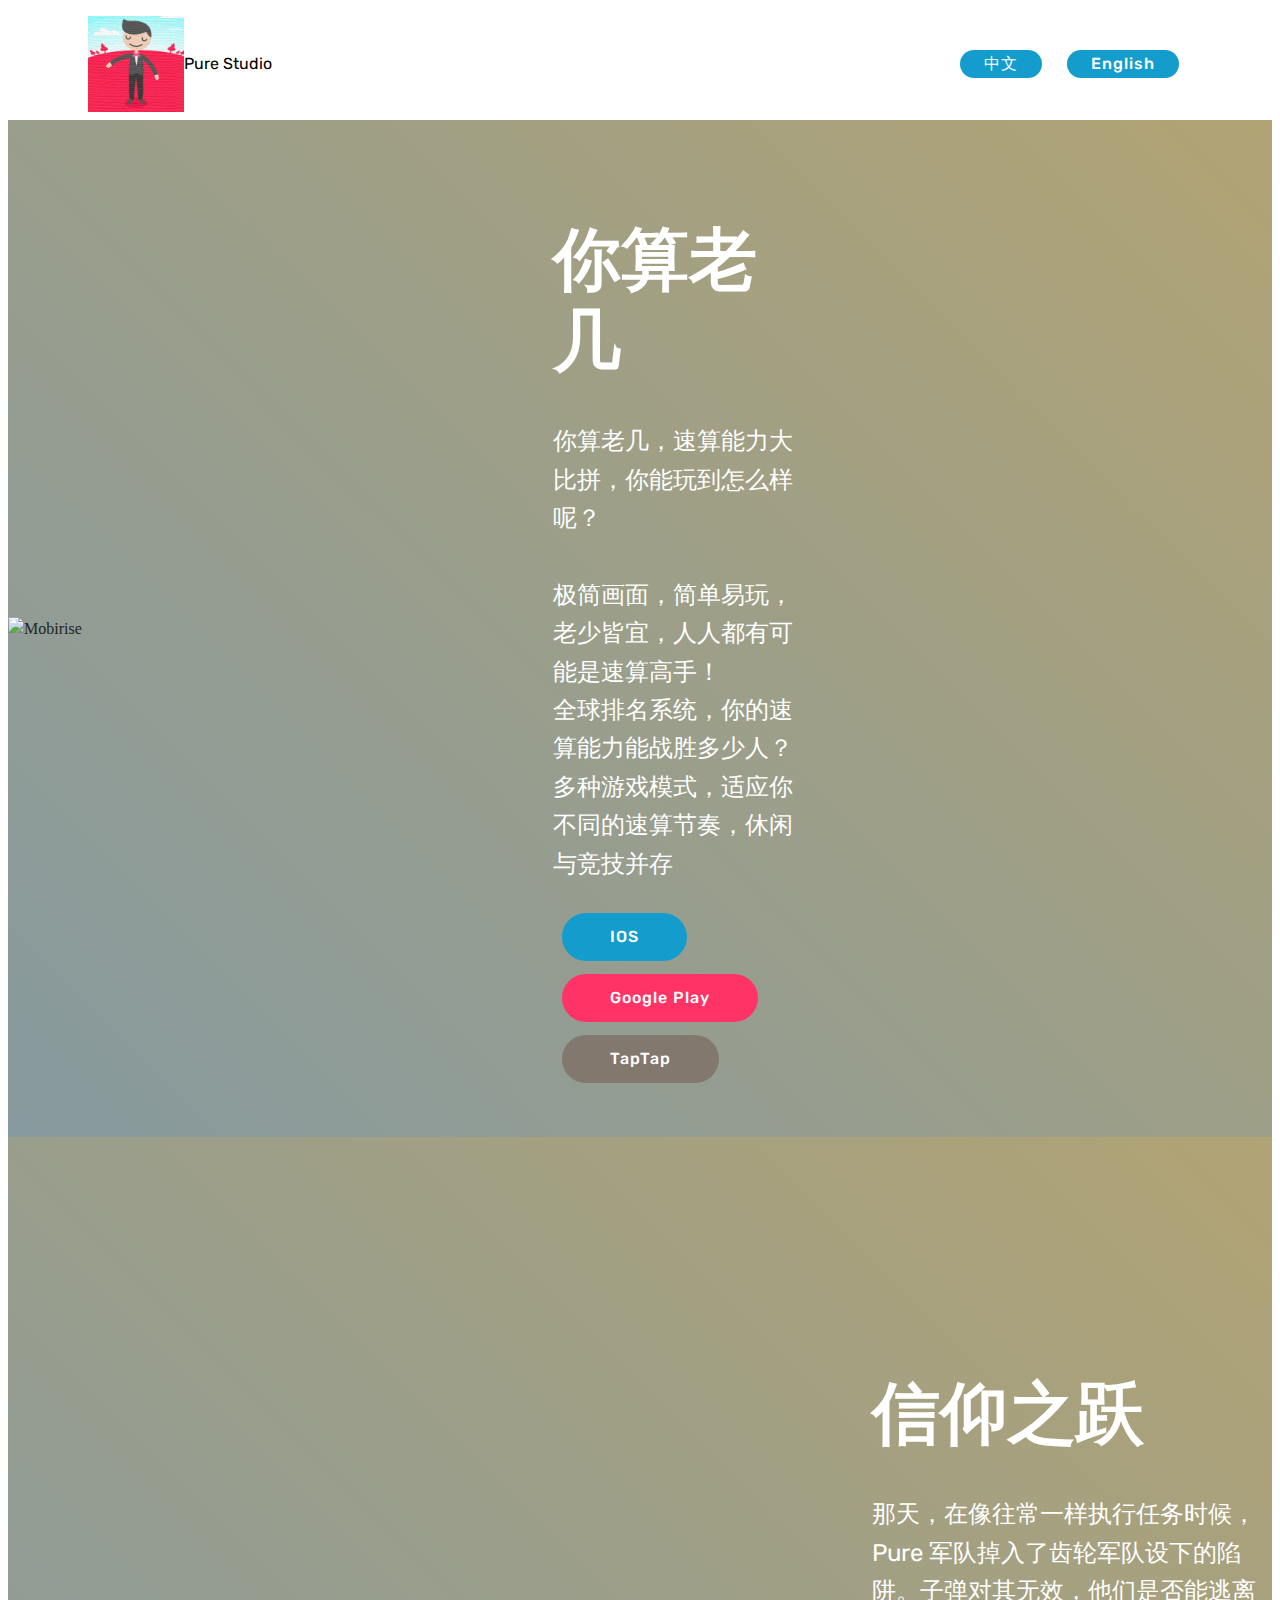
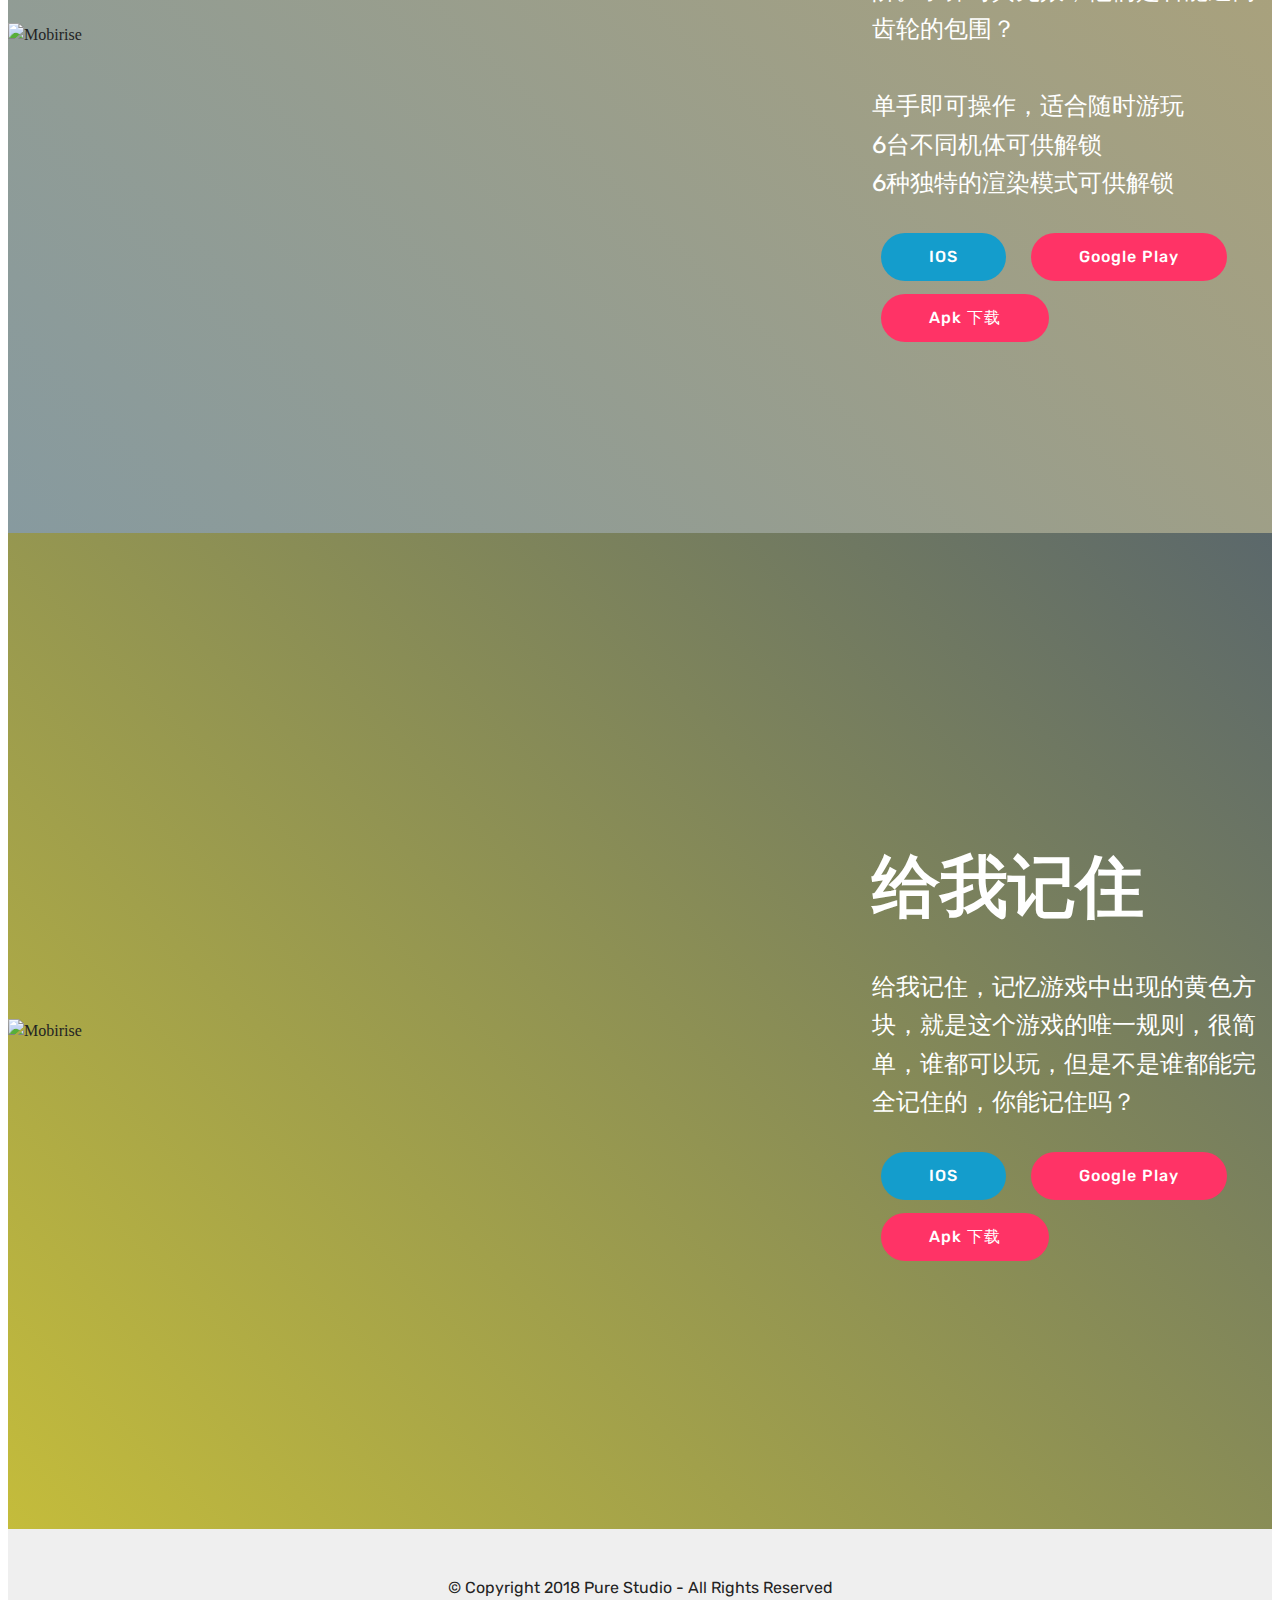
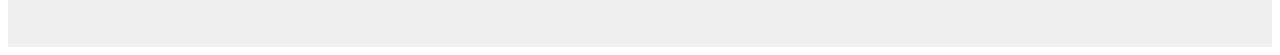
==== index.html @ 5b705bac "update" ====
<!DOCTYPE html>
<html >
<head>
  <!-- Site made with Mobirise Website Builder v4.8.6, https://mobirise.com -->
  <meta charset="UTF-8">
  <meta http-equiv="X-UA-Compatible" content="IE=edge">
  <meta name="generator" content="Mobirise v4.8.6, mobirise.com">
  <meta name="viewport" content="width=device-width, initial-scale=1, minimum-scale=1">
  <link rel="shortcut icon" href="assets/images/dev-icon-256x256.jpg" type="image/x-icon">
  <meta name="description" content="一个一个人的制作的游戏">
  <title>小纯游戏</title>
  <link rel="stylesheet" href="assets/tether/tether.min.css">
  <link rel="stylesheet" href="assets/bootstrap/css/bootstrap.min.css">
  <link rel="stylesheet" href="assets/bootstrap/css/bootstrap-grid.min.css">
  <link rel="stylesheet" href="assets/bootstrap/css/bootstrap-reboot.min.css">
  <link rel="stylesheet" href="assets/dropdown/css/style.css">
  <link rel="stylesheet" href="assets/theme/css/style.css">
  <link rel="stylesheet" href="assets/mobirise/css/mbr-additional.css" type="text/css">
  
  
  
</head>
<body>
  <section class="menu cid-qLBI89idrp" once="menu" id="menu2-16">

    

    <nav class="navbar navbar-expand beta-menu navbar-dropdown align-items-center navbar-toggleable-sm">
        <button class="navbar-toggler navbar-toggler-right" type="button" data-toggle="collapse" data-target="#navbarSupportedContent" aria-controls="navbarSupportedContent" aria-expanded="false" aria-label="Toggle navigation">
            <div class="hamburger">
                <span></span>
                <span></span>
                <span></span>
                <span></span>
            </div>
        </button>
        <div class="menu-logo">
            <div class="navbar-brand">
                <span class="navbar-logo">
                    <a href="http://fun.codinggamer.net">
                        <img src="assets/images/dev-icon-256x256.jpg" alt="Codinggamer" title="I think I like making games" style="height: 6rem;">
                    </a>
                </span>
                <span class="navbar-caption-wrap"><a class="navbar-caption text-black display-4" href="#top">Pure Studio</a></span>
            </div>
        </div>
        <div class="collapse navbar-collapse" id="navbarSupportedContent">
            
            <div class="navbar-buttons mbr-section-btn"><a class="btn btn-sm btn-success display-4" href="https://fun.codinggamer.net" target="_blank">中文</a> <a class="btn btn-sm btn-success display-4" href="https://fun.codinggamer.net/en.html">English<br></a></div>
        </div>
    </nav>
</section>

<section class="engine"><a href="https://mobirise.info/e">make your own site for free</a></section><section class="header3 cid-qPngbyxLm2 mbr-fullscreen" id="header3-1g">

    

    

    <div class="container">
        <div class="media-container-row">
            <div class="mbr-figure" style="width: 200%;">
                <img src="assets/images/banner-1024x500.jpg" alt="Mobirise" title="">
            </div>

            <div class="media-content">
                <h1 class="mbr-section-title mbr-white pb-3 mbr-fonts-style display-1">你算老几</h1>
                
                <div class="mbr-section-text mbr-white pb-3 ">
                    <p class="mbr-text mbr-fonts-style display-5">你算老几，速算能力大比拼，你能玩到怎么样呢？<br><br>极简画面，简单易玩，老少皆宜，人人都有可能是速算高手！<br>全球排名系统，你的速算能力能战胜多少人？<br>多种游戏模式，适应你不同的速算节奏，休闲与竞技并存<br></p>
                </div>
                <div class="mbr-section-btn"><a class="btn btn-md btn-success display-4" href="https://itunes.apple.com/app/id1367079113" target="_blank">IOS</a>
                    <a class="btn btn-md btn-secondary display-4" href="https://play.google.com/store/apps/details?id=net.codinggamer.calculateit">Google Play</a> <a class="btn btn-md btn-info display-4" href="https://play.google.com/store/apps/details?id=net.codinggamer.calculateit">TapTap</a></div>
            </div>
        </div>
    </div>

</section>

<section class="header3 cid-qOAt9FYzVA mbr-fullscreen" id="header3-1c">

    

    

    <div class="container">
        <div class="media-container-row">
            <div class="mbr-figure" style="width: 200%;">
                <img src="assets/images/banner-1-1024x500.jpg" alt="Mobirise" title="">
            </div>

            <div class="media-content">
                <h1 class="mbr-section-title mbr-white pb-3 mbr-fonts-style display-1">
                    信仰之跃
                </h1>
                
                <div class="mbr-section-text mbr-white pb-3 ">
                    <p class="mbr-text mbr-fonts-style display-5">那天，在像往常一样执行任务时候，Pure 军队掉入了齿轮军队设下的陷阱。子弹对其无效，他们是否能逃离齿轮的包围？<br><br>单手即可操作，适合随时游玩<br>6台不同机体可供解锁<br>6种独特的渲染模式可供解锁</p>
                </div>
                <div class="mbr-section-btn"><a class="btn btn-md btn-success display-4" href="https://itunes.apple.com/cn/app/flee-away/id1317536717?l=zh&ls=1&mt=8" target="_blank">IOS</a>
                    <a class="btn btn-md btn-secondary display-4" href="https://play.google.com/store/apps/details?id=com.pure.fleeaway">Google Play</a> <a class="btn btn-md btn-secondary display-4" href="http://bmob-cdn-18703.b0.upaiyun.com/2018/05/04/5a817364400d9a3c80c0419f4fcf1e90.apk" target="_blank">Apk 下载</a></div>
            </div>
        </div>
    </div>

</section>

<section class="header3 cid-qOAyRvcMRs mbr-fullscreen" id="header3-1d">

    

    

    <div class="container">
        <div class="media-container-row">
            <div class="mbr-figure" style="width: 200%;">
                <img src="assets/images/game-fail-1-2000x2668.png" alt="Mobirise" title="">
            </div>

            <div class="media-content">
                <h1 class="mbr-section-title mbr-white pb-3 mbr-fonts-style display-1">
                    给我记住
                </h1>
                
                <div class="mbr-section-text mbr-white pb-3 ">
                    <p class="mbr-text mbr-fonts-style display-5">给我记住，记忆游戏中出现的黄色方块，就是这个游戏的唯一规则，很简单，谁都可以玩，但是不是谁都能完全记住的，你能记住吗？</p>
                </div>
                <div class="mbr-section-btn"><a class="btn btn-md btn-success display-4" href="https://itunes.apple.com/cn/app/don-t-forget/id1319645149?l=zh&ls=1&mt=8" target="_blank">IOS</a>
                    <a class="btn btn-md btn-secondary display-4" href="https://play.google.com/store/apps/details?id=com.pure.brain">Google Play</a> <a class="btn btn-md btn-secondary display-4" href="http://bmob-cdn-18703.b0.upaiyun.com/2018/05/03/73e5101c40a29ff880b451c641965247.apk" target="_blank">Apk 下载</a></div>
            </div>
        </div>
    </div>

</section>

<section once="" class="cid-qLBI8dm0H3" id="footer6-1b">

    

    

    <div class="container">
        <div class="media-container-row align-center mbr-white">
            <div class="col-12">
                <p class="mbr-text mb-0 mbr-fonts-style display-7">
                    © Copyright 2018 Pure Studio - All Rights Reserved
                </p>
            </div>
        </div>
    </div>
</section>


  <script src="assets/web/assets/jquery/jquery.min.js"></script>
  <script src="assets/popper/popper.min.js"></script>
  <script src="assets/tether/tether.min.js"></script>
  <script src="assets/bootstrap/js/bootstrap.min.js"></script>
  <script src="assets/smoothscroll/smooth-scroll.js"></script>
  <script src="assets/dropdown/js/script.min.js"></script>
  <script src="assets/touchswipe/jquery.touch-swipe.min.js"></script>
  <script src="assets/theme/js/script.js"></script>
  
  
</body>
</html>
---- assets/theme/css/style.css ----
/*!
 * Mobirise v4 theme (https://mobirise.com/)
 * Copyright 2017 Mobirise
 */section{background-color:#eeeeee}section,.container,.container-fluid{position:relative;word-wrap:break-word}a.mbr-iconfont:hover{text-decoration:none}.article .lead p,.article .lead ul,.article .lead ol,.article .lead pre,.article .lead blockquote{margin-bottom:0}a{font-style:normal;font-weight:400;cursor:pointer}a,a:hover{text-decoration:none}figure{margin-bottom:0}body{color:#232323}h1,h2,h3,h4,h5,h6,.h1,.h2,.h3,.h4,.h5,.h6,.display-1,.display-2,.display-3,.display-4{line-height:1;word-break:break-word;word-wrap:break-word}b,strong{font-weight:bold}blockquote{padding:10px 0 10px 20px;position:relative;border-left:2px solid;border-color:#ff3366}input:-webkit-autofill,input:-webkit-autofill:hover,input:-webkit-autofill:focus,input:-webkit-autofill:active{transition-delay:9999s;transition-property:background-color, color}textarea[type="hidden"]{display:none}body{position:relative}section{background-position:50% 50%;background-repeat:no-repeat;background-size:cover}section .mbr-background-video,section .mbr-background-video-preview{position:absolute;bottom:0;left:0;right:0;top:0}.hidden{visibility:hidden}.mbr-z-index20{z-index:20}/*! Base colors */.mbr-white{color:#ffffff}.mbr-black{color:#000000}.mbr-bg-white{background-color:#ffffff}.mbr-bg-black{background-color:#000000}/*! Text-aligns */.align-left{text-align:left}.align-center{text-align:center}.align-right{text-align:right}@media (max-width: 767px){.align-left,.align-center,.align-right,.mbr-section-btn,.mbr-section-title{text-align:center}}/*! Font-weight  */.mbr-light{font-weight:300}.mbr-regular{font-weight:400}.mbr-semibold{font-weight:500}.mbr-bold{font-weight:700}/*! Media  */.media-size-item{-webkit-flex:1 1 auto;-moz-flex:1 1 auto;-ms-flex:1 1 auto;-o-flex:1 1 auto;flex:1 1 auto}.media-content{-webkit-flex-basis:100%;flex-basis:100%}.media-container-row{display:-ms-flexbox;display:-webkit-flex;display:flex;-webkit-flex-direction:row;-ms-flex-direction:row;flex-direction:row;-webkit-flex-wrap:wrap;-ms-flex-wrap:wrap;flex-wrap:wrap;-webkit-justify-content:center;-ms-flex-pack:center;justify-content:center;-webkit-align-content:center;-ms-flex-line-pack:center;align-content:center;-webkit-align-items:start;-ms-flex-align:start;align-items:start}.media-container-row .media-size-item{width:400px}.media-container-column{display:-ms-flexbox;display:-webkit-flex;display:flex;-webkit-flex-direction:column;-ms-flex-direction:column;flex-direction:column;-webkit-flex-wrap:wrap;-ms-flex-wrap:wrap;flex-wrap:wrap;-webkit-justify-content:center;-ms-flex-pack:center;justify-content:center;-webkit-align-content:center;-ms-flex-line-pack:center;align-content:center;-webkit-align-items:stretch;-ms-flex-align:stretch;align-items:stretch}.media-container-column>*{width:100%}@media (min-width: 992px){.media-container-row{-webkit-flex-wrap:nowrap;-ms-flex-wrap:nowrap;flex-wrap:nowrap}}figure{overflow:hidden}figure[mbr-media-size]{transition:width 0.1s}.mbr-figure img,.mbr-figure iframe{display:block;width:100%}.card{background-color:transparent;border:none}.card-img{text-align:center;flex-shrink:0;-webkit-flex-shrink:0}.media{max-width:100%;margin:0 auto}.mbr-figure{-ms-flex-item-align:center;-ms-grid-row-align:center;-webkit-align-self:center;align-self:center}.media-container>div{max-width:100%}.mbr-figure img,.card-img img{width:100%}@media (max-width: 991px){.media-size-item{width:auto !important}.media{width:auto}.mbr-figure{width:100% !important}}/*! Buttons */.mbr-section-btn{margin-left:-.25rem;margin-right:-.25rem;font-size:0}nav .mbr-section-btn{margin-left:0rem;margin-right:0rem}/*! Btn icon margin */.btn .mbr-iconfont,.btn.btn-sm .mbr-iconfont{cursor:pointer;margin-right:0.5rem}.btn.btn-md .mbr-iconfont,.btn.btn-md .mbr-iconfont{margin-right:0.8rem}.mbr-regular{font-weight:400}.mbr-semibold{font-weight:500}.mbr-bold{font-weight:700}[type="submit"]{-webkit-appearance:none}/*! Full-screen */.mbr-fullscreen .mbr-overlay{min-height:100vh}.mbr-fullscreen{display:flex;display:-webkit-flex;display:-moz-flex;display:-ms-flex;display:-o-flex;align-items:center;-webkit-align-items:center;min-height:100vh;padding-top:3rem;padding-bottom:3rem}/*! Map */.map{height:25rem;position:relative}.map iframe{width:100%;height:100%}.form-asterisk{font-family:initial;position:absolute;top:-2px;font-weight:normal}/*! Scroll to top arrow */.mbr-arrow-up{bottom:25px;right:90px;position:fixed;text-align:right;z-index:5000;color:#ffffff;font-size:32px;transform:rotate(180deg);-webkit-transform:rotate(180deg)}.mbr-arrow-up a{background:rgba(0,0,0,0.2);border-radius:3px;color:#fff;display:inline-block;height:60px;width:60px;outline-style:none !important;position:relative;text-decoration:none;transition:all .3s ease-in-out;cursor:pointer;text-align:center}.mbr-arrow-up a:hover{background-color:rgba(0,0,0,0.4)}.mbr-arrow-up a i{line-height:60px}.mbr-arrow-up-icon{display:block;color:#fff}.mbr-arrow-up-icon::before{content:"\203a";display:inline-block;font-family:serif;font-size:32px;line-height:1;font-style:normal;position:relative;top:6px;left:-4px;-webkit-transform:rotate(-90deg);transform:rotate(-90deg)}/*! Arrow Down */.mbr-arrow{position:absolute;bottom:45px;left:50%;width:60px;height:60px;cursor:pointer;background-color:rgba(80,80,80,0.5);border-radius:50%;-webkit-transform:translateX(-50%);transform:translateX(-50%)}.mbr-arrow>a{display:inline-block;text-decoration:none;outline-style:none;-webkit-animation:arrowdown 1.7s ease-in-out infinite;animation:arrowdown 1.7s ease-in-out infinite}.mbr-arrow>a>i{position:absolute;top:-2px;left:15px;font-size:2rem}@keyframes arrowdown{0%{transform:translateY(0px);-webkit-transform:translateY(0px)}50%{transform:translateY(-5px);-webkit-transform:translateY(-5px)}100%{transform:translateY(0px);-webkit-transform:translateY(0px)}}@-webkit-keyframes arrowdown{0%{transform:translateY(0px);-webkit-transform:translateY(0px)}50%{transform:translateY(-5px);-webkit-transform:translateY(-5px)}100%{transform:translateY(0px);-webkit-transform:translateY(0px)}}@media (max-width: 500px){.mbr-arrow-up{left:50%;right:auto;transform:translateX(-50%) rotate(180deg);-webkit-transform:translateX(-50%) rotate(180deg)}}@keyframes gradient-animation{from{background-position:0% 100%;animation-timing-function:ease-in-out}to{background-position:100% 0%;animation-timing-function:ease-in-out}}@-webkit-keyframes gradient-animation{from{background-position:0% 100%;animation-timing-function:ease-in-out}to{background-position:100% 0%;animation-timing-function:ease-in-out}}.bg-gradient{background-size:200% 200%;animation:gradient-animation 5s infinite alternate;-webkit-animation:gradient-animation 5s infinite alternate}.menu .navbar-brand{display:-webkit-flex}.menu .navbar-brand span{display:flex;display:-webkit-flex}.menu .navbar-brand .navbar-caption-wrap{display:-webkit-flex}.menu .navbar-brand .navbar-logo img{display:-webkit-flex}@media (min-width: 768px) and (max-width: 991px){.menu .navbar-toggleable-sm .navbar-nav{display:-webkit-box;display:-webkit-flex;display:-ms-flexbox}}@media (min-width: 992px){.menu .navbar-nav.nav-dropdown{display:-webkit-flex}.menu .navbar-toggleable-sm .navbar-collapse{display:-webkit-flex !important}}.navbar{display:-webkit-flex;-webkit-flex-wrap:wrap;-webkit-align-items:center;-webkit-justify-content:space-between}.navbar-collapse{-webkit-flex-basis:100%;-webkit-flex-grow:1;-webkit-align-items:center}.nav-dropdown .link{padding:.667em 1.667em !important;margin:0 !important}.nav{display:-webkit-flex;-webkit-flex-wrap:wrap}.row{display:-webkit-flex;-webkit-flex-wrap:wrap}.justify-content-center{-webkit-justify-content:center}.form-inline{display:-webkit-flex;-webkit-flex-flow:row wrap;-webkit-align-items:center}.card-wrapper{flex:1;-webkit-flex:1}.carousel-control{display:-webkit-flex;-webkit-align-items:center;-webkit-justify-content:center}.carousel-controls{display:-webkit-flex}.media{display:-webkit-flex}
/*# sourceMappingURL=style.css.map */
.engine {
	position: absolute;
	text-indent: -2400px;
	text-align: center;
	padding: 0;
	top: 0;
	left: -2400px;
}
---- assets/mobirise/css/mbr-additional.css ----
@import url(https://fonts.googleapis.com/css?family=Anton:400);
@import url(https://fonts.googleapis.com/css?family=Rubik:300,300i,400,400i,500,500i,700,700i,900,900i);





body {
  font-style: normal;
  line-height: 1.5;
}
.mbr-section-title {
  font-style: normal;
  line-height: 1.2;
}
.mbr-section-subtitle {
  line-height: 1.3;
}
.mbr-text {
  font-style: normal;
  line-height: 1.6;
}
.display-1 {
  font-family: 'Anton', sans-serif;
  font-size: 4.25rem;
}
.display-1 > .mbr-iconfont {
  font-size: 6.8rem;
}
.display-2 {
  font-family: 'Rubik', sans-serif;
  font-size: 3rem;
}
.display-2 > .mbr-iconfont {
  font-size: 4.8rem;
}
.display-4 {
  font-family: 'Rubik', sans-serif;
  font-size: 1rem;
}
.display-4 > .mbr-iconfont {
  font-size: 1.6rem;
}
.display-5 {
  font-family: 'Rubik', sans-serif;
  font-size: 1.5rem;
}
.display-5 > .mbr-iconfont {
  font-size: 2.4rem;
}
.display-7 {
  font-family: 'Rubik', sans-serif;
  font-size: 1rem;
}
.display-7 > .mbr-iconfont {
  font-size: 1.6rem;
}
/* ---- Fluid typography for mobile devices ---- */
/* 1.4 - font scale ratio ( bootstrap == 1.42857 ) */
/* 100vw - current viewport width */
/* (48 - 20)  48 == 48rem == 768px, 20 == 20rem == 320px(minimal supported viewport) */
/* 0.65 - min scale variable, may vary */
@media (max-width: 768px) {
  .display-1 {
    font-size: 3.4rem;
    font-size: calc( 2.1374999999999997rem + (4.25 - 2.1374999999999997) * ((100vw - 20rem) / (48 - 20)));
    line-height: calc( 1.4 * (2.1374999999999997rem + (4.25 - 2.1374999999999997) * ((100vw - 20rem) / (48 - 20))));
  }
  .display-2 {
    font-size: 2.4rem;
    font-size: calc( 1.7rem + (3 - 1.7) * ((100vw - 20rem) / (48 - 20)));
    line-height: calc( 1.4 * (1.7rem + (3 - 1.7) * ((100vw - 20rem) / (48 - 20))));
  }
  .display-4 {
    font-size: 0.8rem;
    font-size: calc( 1rem + (1 - 1) * ((100vw - 20rem) / (48 - 20)));
    line-height: calc( 1.4 * (1rem + (1 - 1) * ((100vw - 20rem) / (48 - 20))));
  }
  .display-5 {
    font-size: 1.2rem;
    font-size: calc( 1.175rem + (1.5 - 1.175) * ((100vw - 20rem) / (48 - 20)));
    line-height: calc( 1.4 * (1.175rem + (1.5 - 1.175) * ((100vw - 20rem) / (48 - 20))));
  }
}
/* Buttons */
.btn {
  font-weight: 500;
  border-width: 2px;
  font-style: normal;
  letter-spacing: 1px;
  margin: .4rem .8rem;
  white-space: normal;
  -webkit-transition: all 0.3s ease-in-out;
  -moz-transition: all 0.3s ease-in-out;
  transition: all 0.3s ease-in-out;
  display: inline-flex;
  align-items: center;
  justify-content: center;
  word-break: break-word;
  -webkit-align-items: center;
  -webkit-justify-content: center;
  display: -webkit-inline-flex;
  padding: 1rem 3rem;
  border-radius: 3px;
}
.btn-sm {
  font-weight: 500;
  letter-spacing: 1px;
  -webkit-transition: all 0.3s ease-in-out;
  -moz-transition: all 0.3s ease-in-out;
  transition: all 0.3s ease-in-out;
  padding: 0.6rem 1.5rem;
  border-radius: 3px;
}
.btn-md {
  font-weight: 500;
  letter-spacing: 1px;
  margin: .4rem .8rem !important;
  -webkit-transition: all 0.3s ease-in-out;
  -moz-transition: all 0.3s ease-in-out;
  transition: all 0.3s ease-in-out;
  padding: 1rem 3rem;
  border-radius: 3px;
}
.btn-lg {
  font-weight: 500;
  letter-spacing: 1px;
  margin: .4rem .8rem !important;
  -webkit-transition: all 0.3s ease-in-out;
  -moz-transition: all 0.3s ease-in-out;
  transition: all 0.3s ease-in-out;
  padding: 1.2rem 3.2rem;
  border-radius: 3px;
}
.bg-primary {
  background-color: #ffffff !important;
}
.bg-success {
  background-color: #149dcc !important;
}
.bg-info {
  background-color: #82786e !important;
}
.bg-warning {
  background-color: #879a9f !important;
}
.bg-danger {
  background-color: #b1a374 !important;
}
.btn-primary,
.btn-primary:active {
  background-color: #ffffff !important;
  border-color: #ffffff !important;
  color: #808080 !important;
}
.btn-primary:hover,
.btn-primary:focus,
.btn-primary.focus,
.btn-primary.active {
  color: #808080 !important;
  background-color: #d9d9d9 !important;
  border-color: #d9d9d9 !important;
}
.btn-primary.disabled,
.btn-primary:disabled {
  color: #808080 !important;
  background-color: #d9d9d9 !important;
  border-color: #d9d9d9 !important;
}
.btn-secondary,
.btn-secondary:active {
  background-color: #ff3366 !important;
  border-color: #ff3366 !important;
  color: #ffffff !important;
}
.btn-secondary:hover,
.btn-secondary:focus,
.btn-secondary.focus,
.btn-secondary.active {
  color: #ffffff !important;
  background-color: #e50039 !important;
  border-color: #e50039 !important;
}
.btn-secondary.disabled,
.btn-secondary:disabled {
  color: #ffffff !important;
  background-color: #e50039 !important;
  border-color: #e50039 !important;
}
.btn-info,
.btn-info:active {
  background-color: #82786e !important;
  border-color: #82786e !important;
  color: #ffffff !important;
}
.btn-info:hover,
.btn-info:focus,
.btn-info.focus,
.btn-info.active {
  color: #ffffff !important;
  background-color: #59524b !important;
  border-color: #59524b !important;
}
.btn-info.disabled,
.btn-info:disabled {
  color: #ffffff !important;
  background-color: #59524b !important;
  border-color: #59524b !important;
}
.btn-success,
.btn-success:active {
  background-color: #149dcc !important;
  border-color: #149dcc !important;
  color: #ffffff !important;
}
.btn-success:hover,
.btn-success:focus,
.btn-success.focus,
.btn-success.active {
  color: #ffffff !important;
  background-color: #0d6786 !important;
  border-color: #0d6786 !important;
}
.btn-success.disabled,
.btn-success:disabled {
  color: #ffffff !important;
  background-color: #0d6786 !important;
  border-color: #0d6786 !important;
}
.btn-warning,
.btn-warning:active {
  background-color: #879a9f !important;
  border-color: #879a9f !important;
  color: #ffffff !important;
}
.btn-warning:hover,
.btn-warning:focus,
.btn-warning.focus,
.btn-warning.active {
  color: #ffffff !important;
  background-color: #617479 !important;
  border-color: #617479 !important;
}
.btn-warning.disabled,
.btn-warning:disabled {
  color: #ffffff !important;
  background-color: #617479 !important;
  border-color: #617479 !important;
}
.btn-danger,
.btn-danger:active {
  background-color: #b1a374 !important;
  border-color: #b1a374 !important;
  color: #ffffff !important;
}
.btn-danger:hover,
.btn-danger:focus,
.btn-danger.focus,
.btn-danger.active {
  color: #ffffff !important;
  background-color: #8b7d4e !important;
  border-color: #8b7d4e !important;
}
.btn-danger.disabled,
.btn-danger:disabled {
  color: #ffffff !important;
  background-color: #8b7d4e !important;
  border-color: #8b7d4e !important;
}
.btn-white {
  color: #333333 !important;
}
.btn-white,
.btn-white:active {
  background-color: #ffffff !important;
  border-color: #ffffff !important;
  color: #808080 !important;
}
.btn-white:hover,
.btn-white:focus,
.btn-white.focus,
.btn-white.active {
  color: #808080 !important;
  background-color: #d9d9d9 !important;
  border-color: #d9d9d9 !important;
}
.btn-white.disabled,
.btn-white:disabled {
  color: #808080 !important;
  background-color: #d9d9d9 !important;
  border-color: #d9d9d9 !important;
}
.btn-black,
.btn-black:active {
  background-color: #333333 !important;
  border-color: #333333 !important;
  color: #ffffff !important;
}
.btn-black:hover,
.btn-black:focus,
.btn-black.focus,
.btn-black.active {
  color: #ffffff !important;
  background-color: #0d0d0d !important;
  border-color: #0d0d0d !important;
}
.btn-black.disabled,
.btn-black:disabled {
  color: #ffffff !important;
  background-color: #0d0d0d !important;
  border-color: #0d0d0d !important;
}
.btn-primary-outline,
.btn-primary-outline:active {
  background: none;
  border-color: #cccccc;
  color: #cccccc;
}
.btn-primary-outline:hover,
.btn-primary-outline:focus,
.btn-primary-outline.focus,
.btn-primary-outline.active {
  color: #808080;
  background-color: #ffffff;
  border-color: #ffffff;
}
.btn-primary-outline.disabled,
.btn-primary-outline:disabled {
  color: #808080 !important;
  background-color: #ffffff !important;
  border-color: #ffffff !important;
}
.btn-secondary-outline,
.btn-secondary-outline:active {
  background: none;
  border-color: #cc0033;
  color: #cc0033;
}
.btn-secondary-outline:hover,
.btn-secondary-outline:focus,
.btn-secondary-outline.focus,
.btn-secondary-outline.active {
  color: #ffffff;
  background-color: #ff3366;
  border-color: #ff3366;
}
.btn-secondary-outline.disabled,
.btn-secondary-outline:disabled {
  color: #ffffff !important;
  background-color: #ff3366 !important;
  border-color: #ff3366 !important;
}
.btn-info-outline,
.btn-info-outline:active {
  background: none;
  border-color: #4b453f;
  color: #4b453f;
}
.btn-info-outline:hover,
.btn-info-outline:focus,
.btn-info-outline.focus,
.btn-info-outline.active {
  color: #ffffff;
  background-color: #82786e;
  border-color: #82786e;
}
.btn-info-outline.disabled,
.btn-info-outline:disabled {
  color: #ffffff !important;
  background-color: #82786e !important;
  border-color: #82786e !important;
}
.btn-success-outline,
.btn-success-outline:active {
  background: none;
  border-color: #0b566f;
  color: #0b566f;
}
.btn-success-outline:hover,
.btn-success-outline:focus,
.btn-success-outline.focus,
.btn-success-outline.active {
  color: #ffffff;
  background-color: #149dcc;
  border-color: #149dcc;
}
.btn-success-outline.disabled,
.btn-success-outline:disabled {
  color: #ffffff !important;
  background-color: #149dcc !important;
  border-color: #149dcc !important;
}
.btn-warning-outline,
.btn-warning-outline:active {
  background: none;
  border-color: #55666b;
  color: #55666b;
}
.btn-warning-outline:hover,
.btn-warning-outline:focus,
.btn-warning-outline.focus,
.btn-warning-outline.active {
  color: #ffffff;
  background-color: #879a9f;
  border-color: #879a9f;
}
.btn-warning-outline.disabled,
.btn-warning-outline:disabled {
  color: #ffffff !important;
  background-color: #879a9f !important;
  border-color: #879a9f !important;
}
.btn-danger-outline,
.btn-danger-outline:active {
  background: none;
  border-color: #7a6e45;
  color: #7a6e45;
}
.btn-danger-outline:hover,
.btn-danger-outline:focus,
.btn-danger-outline.focus,
.btn-danger-outline.active {
  color: #ffffff;
  background-color: #b1a374;
  border-color: #b1a374;
}
.btn-danger-outline.disabled,
.btn-danger-outline:disabled {
  color: #ffffff !important;
  background-color: #b1a374 !important;
  border-color: #b1a374 !important;
}
.btn-black-outline,
.btn-black-outline:active {
  background: none;
  border-color: #000000;
  color: #000000;
}
.btn-black-outline:hover,
.btn-black-outline:focus,
.btn-black-outline.focus,
.btn-black-outline.active {
  color: #ffffff;
  background-color: #333333;
  border-color: #333333;
}
.btn-black-outline.disabled,
.btn-black-outline:disabled {
  color: #ffffff !important;
  background-color: #333333 !important;
  border-color: #333333 !important;
}
.btn-white-outline,
.btn-white-outline:active,
.btn-white-outline.active {
  background: none;
  border-color: #ffffff;
  color: #ffffff;
}
.btn-white-outline:hover,
.btn-white-outline:focus,
.btn-white-outline.focus {
  color: #333333;
  background-color: #ffffff;
  border-color: #ffffff;
}
.text-primary {
  color: #ffffff !important;
}
.text-secondary {
  color: #ff3366 !important;
}
.text-success {
  color: #149dcc !important;
}
.text-info {
  color: #82786e !important;
}
.text-warning {
  color: #879a9f !important;
}
.text-danger {
  color: #b1a374 !important;
}
.text-white {
  color: #ffffff !important;
}
.text-black {
  color: #000000 !important;
}
a.text-primary:hover,
a.text-primary:focus {
  color: #cccccc !important;
}
a.text-secondary:hover,
a.text-secondary:focus {
  color: #cc0033 !important;
}
a.text-success:hover,
a.text-success:focus {
  color: #0b566f !important;
}
a.text-info:hover,
a.text-info:focus {
  color: #4b453f !important;
}
a.text-warning:hover,
a.text-warning:focus {
  color: #55666b !important;
}
a.text-danger:hover,
a.text-danger:focus {
  color: #7a6e45 !important;
}
a.text-white:hover,
a.text-white:focus {
  color: #b3b3b3 !important;
}
a.text-black:hover,
a.text-black:focus {
  color: #4d4d4d !important;
}
.alert-success {
  background-color: #70c770;
}
.alert-info {
  background-color: #82786e;
}
.alert-warning {
  background-color: #879a9f;
}
.alert-danger {
  background-color: #b1a374;
}
.mbr-section-btn a.btn:not(.btn-form) {
  border-radius: 100px;
}
.mbr-section-btn a.btn:not(.btn-form):hover,
.mbr-section-btn a.btn:not(.btn-form):focus {
  box-shadow: none !important;
}
.mbr-section-btn a.btn:not(.btn-form):hover,
.mbr-section-btn a.btn:not(.btn-form):focus {
  box-shadow: 0 10px 40px 0 rgba(0, 0, 0, 0.2) !important;
  -webkit-box-shadow: 0 10px 40px 0 rgba(0, 0, 0, 0.2) !important;
}
.mbr-gallery-filter li a {
  border-radius: 100px !important;
}
.mbr-gallery-filter li.active .btn {
  background-color: #ffffff;
  border-color: #ffffff;
  color: #8c8c8c;
}
.mbr-gallery-filter li.active .btn:focus {
  box-shadow: none;
}
.nav-tabs .nav-link {
  border-radius: 100px !important;
}
.btn-form {
  border-radius: 0;
}
.btn-form:hover {
  cursor: pointer;
}
a,
a:hover {
  color: #ffffff;
}
.mbr-plan-header.bg-primary .mbr-plan-subtitle,
.mbr-plan-header.bg-primary .mbr-plan-price-desc {
  color: #ffffff;
}
.mbr-plan-header.bg-success .mbr-plan-subtitle,
.mbr-plan-header.bg-success .mbr-plan-price-desc {
  color: #b4e6f8;
}
.mbr-plan-header.bg-info .mbr-plan-subtitle,
.mbr-plan-header.bg-info .mbr-plan-price-desc {
  color: #beb8b2;
}
.mbr-plan-header.bg-warning .mbr-plan-subtitle,
.mbr-plan-header.bg-warning .mbr-plan-price-desc {
  color: #ced6d8;
}
.mbr-plan-header.bg-danger .mbr-plan-subtitle,
.mbr-plan-header.bg-danger .mbr-plan-price-desc {
  color: #dfd9c6;
}
/* Scroll to top button*/
.scrollToTop_wraper {
  display: none;
}
#scrollToTop a i:before {
  content: '';
  position: absolute;
  height: 40%;
  top: 25%;
  background: #fff;
  width: 2px;
  left: calc(50% - 1px);
}
#scrollToTop a i:after {
  content: '';
  position: absolute;
  display: block;
  border-top: 2px solid #fff;
  border-right: 2px solid #fff;
  width: 40%;
  height: 40%;
  left: 30%;
  bottom: 30%;
  transform: rotate(135deg);
  -webkit-transform: rotate(135deg);
}
/* Others*/
.note-check a[data-value=Rubik] {
  font-style: normal;
}
.mbr-arrow a {
  color: #ffffff;
}
@media (max-width: 767px) {
  .mbr-arrow {
    display: none;
  }
}
.form-control-label {
  position: relative;
  cursor: pointer;
  margin-bottom: .357em;
  padding: 0;
}
.alert {
  color: #ffffff;
  border-radius: 0;
  border: 0;
  font-size: .875rem;
  line-height: 1.5;
  margin-bottom: 1.875rem;
  padding: 1.25rem;
  position: relative;
}
.alert.alert-form::after {
  background-color: inherit;
  bottom: -7px;
  content: "";
  display: block;
  height: 14px;
  left: 50%;
  margin-left: -7px;
  position: absolute;
  transform: rotate(45deg);
  width: 14px;
  -webkit-transform: rotate(45deg);
}
.form-control {
  background-color: #f5f5f5;
  box-shadow: none;
  color: #565656;
  font-family: 'Rubik', sans-serif;
  font-size: 1rem;
  line-height: 1.43;
  min-height: 3.5em;
  padding: 1.07em .5em;
}
.form-control > .mbr-iconfont {
  font-size: 1.6rem;
}
.form-control,
.form-control:focus {
  border: 1px solid #e8e8e8;
}
.form-active .form-control:invalid {
  border-color: red;
}
.mbr-overlay {
  background-color: #000;
  bottom: 0;
  left: 0;
  opacity: .5;
  position: absolute;
  right: 0;
  top: 0;
  z-index: 0;
}
blockquote {
  font-style: italic;
  padding: 10px 0 10px 20px;
  font-size: 1.09rem;
  position: relative;
  border-color: #ffffff;
  border-width: 3px;
}
ul,
ol,
pre,
blockquote {
  margin-bottom: 2.3125rem;
}
pre {
  background: #f4f4f4;
  padding: 10px 24px;
  white-space: pre-wrap;
}
.inactive {
  -webkit-user-select: none;
  -moz-user-select: none;
  -ms-user-select: none;
  user-select: none;
  pointer-events: none;
  -webkit-user-drag: none;
  user-drag: none;
}
.mbr-section__comments .row {
  justify-content: center;
  -webkit-justify-content: center;
}
/* Forms */
.mbr-form .btn {
  margin: .4rem 0;
}
.mbr-form .input-group-btn a.btn {
  border-radius: 100px !important;
}
.mbr-form .input-group-btn a.btn:hover {
  box-shadow: 0 10px 40px 0 rgba(0, 0, 0, 0.2);
}
.mbr-form .input-group-btn button[type="submit"] {
  border-radius: 100px !important;
  padding: 1rem 3rem;
}
.mbr-form .input-group-btn button[type="submit"]:hover {
  box-shadow: 0 10px 40px 0 rgba(0, 0, 0, 0.2);
}
.form2 .form-control {
  border-top-left-radius: 100px;
  border-bottom-left-radius: 100px;
}
.form2 .input-group-btn a.btn {
  border-top-left-radius: 0 !important;
  border-bottom-left-radius: 0 !important;
}
.form2 .input-group-btn button[type="submit"] {
  border-top-left-radius: 0 !important;
  border-bottom-left-radius: 0 !important;
}
.form3 input[type="email"] {
  border-radius: 100px !important;
}
@media (max-width: 349px) {
  .form2 input[type="email"] {
    border-radius: 100px !important;
  }
  .form2 .input-group-btn a.btn {
    border-radius: 100px !important;
  }
  .form2 .input-group-btn button[type="submit"] {
    border-radius: 100px !important;
  }
}
@media (max-width: 767px) {
  .btn {
    font-size: .75rem !important;
  }
  .btn .mbr-iconfont {
    font-size: 1rem !important;
  }
}
/* Social block */
.btn-social {
  font-size: 20px;
  border-radius: 50%;
  padding: 0;
  width: 44px;
  height: 44px;
  line-height: 44px;
  text-align: center;
  position: relative;
  border: 2px solid #c0a375;
  border-color: #ffffff;
  color: #232323;
  cursor: pointer;
}
.btn-social i {
  top: 0;
  line-height: 44px;
  width: 44px;
}
.btn-social:hover {
  color: #fff;
  background: #ffffff;
}
.btn-social + .btn {
  margin-left: .1rem;
}
/* Footer */
.mbr-footer-content li::before,
.mbr-footer .mbr-contacts li::before {
  background: #ffffff;
}
.mbr-footer-content li a:hover,
.mbr-footer .mbr-contacts li a:hover {
  color: #ffffff;
}
.footer3 input[type="email"],
.footer4 input[type="email"] {
  border-radius: 100px !important;
}
.footer3 .input-group-btn a.btn,
.footer4 .input-group-btn a.btn {
  border-radius: 100px !important;
}
.footer3 .input-group-btn button[type="submit"],
.footer4 .input-group-btn button[type="submit"] {
  border-radius: 100px !important;
}
/* Headers*/
.header13 .form-inline input[type="email"],
.header14 .form-inline input[type="email"] {
  border-radius: 100px;
}
.header13 .form-inline input[type="text"],
.header14 .form-inline input[type="text"] {
  border-radius: 100px;
}
.header13 .form-inline input[type="tel"],
.header14 .form-inline input[type="tel"] {
  border-radius: 100px;
}
.header13 .form-inline a.btn,
.header14 .form-inline a.btn {
  border-radius: 100px;
}
.header13 .form-inline button,
.header14 .form-inline button {
  border-radius: 100px !important;
}
.offset-1 {
  margin-left: 8.33333%;
}
.offset-2 {
  margin-left: 16.66667%;
}
.offset-3 {
  margin-left: 25%;
}
.offset-4 {
  margin-left: 33.33333%;
}
.offset-5 {
  margin-left: 41.66667%;
}
.offset-6 {
  margin-left: 50%;
}
.offset-7 {
  margin-left: 58.33333%;
}
.offset-8 {
  margin-left: 66.66667%;
}
.offset-9 {
  margin-left: 75%;
}
.offset-10 {
  margin-left: 83.33333%;
}
.offset-11 {
  margin-left: 91.66667%;
}
@media (min-width: 576px) {
  .offset-sm-0 {
    margin-left: 0%;
  }
  .offset-sm-1 {
    margin-left: 8.33333%;
  }
  .offset-sm-2 {
    margin-left: 16.66667%;
  }
  .offset-sm-3 {
    margin-left: 25%;
  }
  .offset-sm-4 {
    margin-left: 33.33333%;
  }
  .offset-sm-5 {
    margin-left: 41.66667%;
  }
  .offset-sm-6 {
    margin-left: 50%;
  }
  .offset-sm-7 {
    margin-left: 58.33333%;
  }
  .offset-sm-8 {
    margin-left: 66.66667%;
  }
  .offset-sm-9 {
    margin-left: 75%;
  }
  .offset-sm-10 {
    margin-left: 83.33333%;
  }
  .offset-sm-11 {
    margin-left: 91.66667%;
  }
}
@media (min-width: 768px) {
  .offset-md-0 {
    margin-left: 0%;
  }
  .offset-md-1 {
    margin-left: 8.33333%;
  }
  .offset-md-2 {
    margin-left: 16.66667%;
  }
  .offset-md-3 {
    margin-left: 25%;
  }
  .offset-md-4 {
    margin-left: 33.33333%;
  }
  .offset-md-5 {
    margin-left: 41.66667%;
  }
  .offset-md-6 {
    margin-left: 50%;
  }
  .offset-md-7 {
    margin-left: 58.33333%;
  }
  .offset-md-8 {
    margin-left: 66.66667%;
  }
  .offset-md-9 {
    margin-left: 75%;
  }
  .offset-md-10 {
    margin-left: 83.33333%;
  }
  .offset-md-11 {
    margin-left: 91.66667%;
  }
}
@media (min-width: 992px) {
  .offset-lg-0 {
    margin-left: 0%;
  }
  .offset-lg-1 {
    margin-left: 8.33333%;
  }
  .offset-lg-2 {
    margin-left: 16.66667%;
  }
  .offset-lg-3 {
    margin-left: 25%;
  }
  .offset-lg-4 {
    margin-left: 33.33333%;
  }
  .offset-lg-5 {
    margin-left: 41.66667%;
  }
  .offset-lg-6 {
    margin-left: 50%;
  }
  .offset-lg-7 {
    margin-left: 58.33333%;
  }
  .offset-lg-8 {
    margin-left: 66.66667%;
  }
  .offset-lg-9 {
    margin-left: 75%;
  }
  .offset-lg-10 {
    margin-left: 83.33333%;
  }
  .offset-lg-11 {
    margin-left: 91.66667%;
  }
}
@media (min-width: 1200px) {
  .offset-xl-0 {
    margin-left: 0%;
  }
  .offset-xl-1 {
    margin-left: 8.33333%;
  }
  .offset-xl-2 {
    margin-left: 16.66667%;
  }
  .offset-xl-3 {
    margin-left: 25%;
  }
  .offset-xl-4 {
    margin-left: 33.33333%;
  }
  .offset-xl-5 {
    margin-left: 41.66667%;
  }
  .offset-xl-6 {
    margin-left: 50%;
  }
  .offset-xl-7 {
    margin-left: 58.33333%;
  }
  .offset-xl-8 {
    margin-left: 66.66667%;
  }
  .offset-xl-9 {
    margin-left: 75%;
  }
  .offset-xl-10 {
    margin-left: 83.33333%;
  }
  .offset-xl-11 {
    margin-left: 91.66667%;
  }
}
.navbar-toggler {
  -webkit-align-self: flex-start;
  -ms-flex-item-align: start;
  align-self: flex-start;
  padding: 0.25rem 0.75rem;
  font-size: 1.25rem;
  line-height: 1;
  background: transparent;
  border: 1px solid transparent;
  -webkit-border-radius: 0.25rem;
  border-radius: 0.25rem;
}
.navbar-toggler:focus,
.navbar-toggler:hover {
  text-decoration: none;
}
.navbar-toggler-icon {
  display: inline-block;
  width: 1.5em;
  height: 1.5em;
  vertical-align: middle;
  content: "";
  background: no-repeat center center;
  -webkit-background-size: 100% 100%;
  -o-background-size: 100% 100%;
  background-size: 100% 100%;
}
.navbar-toggler-left {
  position: absolute;
  left: 1rem;
}
.navbar-toggler-right {
  position: absolute;
  right: 1rem;
}
@media (max-width: 575px) {
  .navbar-toggleable .navbar-nav .dropdown-menu {
    position: static;
    float: none;
  }
  .navbar-toggleable > .container {
    padding-right: 0;
    padding-left: 0;
  }
}
@media (min-width: 576px) {
  .navbar-toggleable {
    -webkit-box-orient: horizontal;
    -webkit-box-direction: normal;
    -webkit-flex-direction: row;
    -ms-flex-direction: row;
    flex-direction: row;
    -webkit-flex-wrap: nowrap;
    -ms-flex-wrap: nowrap;
    flex-wrap: nowrap;
    -webkit-box-align: center;
    -webkit-align-items: center;
    -ms-flex-align: center;
    align-items: center;
  }
  .navbar-toggleable .navbar-nav {
    -webkit-box-orient: horizontal;
    -webkit-box-direction: normal;
    -webkit-flex-direction: row;
    -ms-flex-direction: row;
    flex-direction: row;
  }
  .navbar-toggleable .navbar-nav .nav-link {
    padding-right: .5rem;
    padding-left: .5rem;
  }
  .navbar-toggleable > .container {
    display: -webkit-box;
    display: -webkit-flex;
    display: -ms-flexbox;
    display: flex;
    -webkit-flex-wrap: nowrap;
    -ms-flex-wrap: nowrap;
    flex-wrap: nowrap;
    -webkit-box-align: center;
    -webkit-align-items: center;
    -ms-flex-align: center;
    align-items: center;
  }
  .navbar-toggleable .navbar-collapse {
    display: -webkit-box !important;
    display: -webkit-flex !important;
    display: -ms-flexbox !important;
    display: flex !important;
    width: 100%;
  }
  .navbar-toggleable .navbar-toggler {
    display: none;
  }
}
@media (max-width: 767px) {
  .navbar-toggleable-sm .navbar-nav .dropdown-menu {
    position: static;
    float: none;
  }
  .navbar-toggleable-sm > .container {
    padding-right: 0;
    padding-left: 0;
  }
}
@media (min-width: 768px) {
  .navbar-toggleable-sm {
    -webkit-box-orient: horizontal;
    -webkit-box-direction: normal;
    -webkit-flex-direction: row;
    -ms-flex-direction: row;
    flex-direction: row;
    -webkit-flex-wrap: nowrap;
    -ms-flex-wrap: nowrap;
    flex-wrap: nowrap;
    -webkit-box-align: center;
    -webkit-align-items: center;
    -ms-flex-align: center;
    align-items: center;
  }
  .navbar-toggleable-sm .navbar-nav {
    -webkit-box-orient: horizontal;
    -webkit-box-direction: normal;
    -webkit-flex-direction: row;
    -ms-flex-direction: row;
    flex-direction: row;
  }
  .navbar-toggleable-sm .navbar-nav .nav-link {
    padding-right: .5rem;
    padding-left: .5rem;
  }
  .navbar-toggleable-sm > .container {
    display: -webkit-box;
    display: -webkit-flex;
    display: -ms-flexbox;
    display: flex;
    -webkit-flex-wrap: nowrap;
    -ms-flex-wrap: nowrap;
    flex-wrap: nowrap;
    -webkit-box-align: center;
    -webkit-align-items: center;
    -ms-flex-align: center;
    align-items: center;
  }
  .navbar-toggleable-sm .navbar-collapse {
    display: none;
    width: 100%;
  }
  .navbar-toggleable-sm .navbar-toggler {
    display: none;
  }
}
@media (max-width: 991px) {
  .navbar-toggleable-md .navbar-nav .dropdown-menu {
    position: static;
    float: none;
  }
  .navbar-toggleable-md > .container {
    padding-right: 0;
    padding-left: 0;
  }
}
@media (min-width: 992px) {
  .navbar-toggleable-md {
    -webkit-box-orient: horizontal;
    -webkit-box-direction: normal;
    -webkit-flex-direction: row;
    -ms-flex-direction: row;
    flex-direction: row;
    -webkit-flex-wrap: nowrap;
    -ms-flex-wrap: nowrap;
    flex-wrap: nowrap;
    -webkit-box-align: center;
    -webkit-align-items: center;
    -ms-flex-align: center;
    align-items: center;
  }
  .navbar-toggleable-md .navbar-nav {
    -webkit-box-orient: horizontal;
    -webkit-box-direction: normal;
    -webkit-flex-direction: row;
    -ms-flex-direction: row;
    flex-direction: row;
  }
  .navbar-toggleable-md .navbar-nav .nav-link {
    padding-right: .5rem;
    padding-left: .5rem;
  }
  .navbar-toggleable-md > .container {
    display: -webkit-box;
    display: -webkit-flex;
    display: -ms-flexbox;
    display: flex;
    -webkit-flex-wrap: nowrap;
    -ms-flex-wrap: nowrap;
    flex-wrap: nowrap;
    -webkit-box-align: center;
    -webkit-align-items: center;
    -ms-flex-align: center;
    align-items: center;
  }
  .navbar-toggleable-md .navbar-collapse {
    display: -webkit-box !important;
    display: -webkit-flex !important;
    display: -ms-flexbox !important;
    display: flex !important;
    width: 100%;
  }
  .navbar-toggleable-md .navbar-toggler {
    display: none;
  }
}
@media (max-width: 1199px) {
  .navbar-toggleable-lg .navbar-nav .dropdown-menu {
    position: static;
    float: none;
  }
  .navbar-toggleable-lg > .container {
    padding-right: 0;
    padding-left: 0;
  }
}
@media (min-width: 1200px) {
  .navbar-toggleable-lg {
    -webkit-box-orient: horizontal;
    -webkit-box-direction: normal;
    -webkit-flex-direction: row;
    -ms-flex-direction: row;
    flex-direction: row;
    -webkit-flex-wrap: nowrap;
    -ms-flex-wrap: nowrap;
    flex-wrap: nowrap;
    -webkit-box-align: center;
    -webkit-align-items: center;
    -ms-flex-align: center;
    align-items: center;
  }
  .navbar-toggleable-lg .navbar-nav {
    -webkit-box-orient: horizontal;
    -webkit-box-direction: normal;
    -webkit-flex-direction: row;
    -ms-flex-direction: row;
    flex-direction: row;
  }
  .navbar-toggleable-lg .navbar-nav .nav-link {
    padding-right: .5rem;
    padding-left: .5rem;
  }
  .navbar-toggleable-lg > .container {
    display: -webkit-box;
    display: -webkit-flex;
    display: -ms-flexbox;
    display: flex;
    -webkit-flex-wrap: nowrap;
    -ms-flex-wrap: nowrap;
    flex-wrap: nowrap;
    -webkit-box-align: center;
    -webkit-align-items: center;
    -ms-flex-align: center;
    align-items: center;
  }
  .navbar-toggleable-lg .navbar-collapse {
    display: -webkit-box !important;
    display: -webkit-flex !important;
    display: -ms-flexbox !important;
    display: flex !important;
    width: 100%;
  }
  .navbar-toggleable-lg .navbar-toggler {
    display: none;
  }
}
.navbar-toggleable-xl {
  -webkit-box-orient: horizontal;
  -webkit-box-direction: normal;
  -webkit-flex-direction: row;
  -ms-flex-direction: row;
  flex-direction: row;
  -webkit-flex-wrap: nowrap;
  -ms-flex-wrap: nowrap;
  flex-wrap: nowrap;
  -webkit-box-align: center;
  -webkit-align-items: center;
  -ms-flex-align: center;
  align-items: center;
}
.navbar-toggleable-xl .navbar-nav .dropdown-menu {
  position: static;
  float: none;
}
.navbar-toggleable-xl > .container {
  padding-right: 0;
  padding-left: 0;
}
.navbar-toggleable-xl .navbar-nav {
  -webkit-box-orient: horizontal;
  -webkit-box-direction: normal;
  -webkit-flex-direction: row;
  -ms-flex-direction: row;
  flex-direction: row;
}
.navbar-toggleable-xl .navbar-nav .nav-link {
  padding-right: .5rem;
  padding-left: .5rem;
}
.navbar-toggleable-xl > .container {
  display: -webkit-box;
  display: -webkit-flex;
  display: -ms-flexbox;
  display: flex;
  -webkit-flex-wrap: nowrap;
  -ms-flex-wrap: nowrap;
  flex-wrap: nowrap;
  -webkit-box-align: center;
  -webkit-align-items: center;
  -ms-flex-align: center;
  align-items: center;
}
.navbar-toggleable-xl .navbar-collapse {
  display: -webkit-box !important;
  display: -webkit-flex !important;
  display: -ms-flexbox !important;
  display: flex !important;
  width: 100%;
}
.navbar-toggleable-xl .navbar-toggler {
  display: none;
}
.card-img {
  width: auto;
}
.menu .navbar.collapsed:not(.beta-menu) {
  flex-direction: column;
  -webkit-flex-direction: column;
}
.carousel-item.active,
.carousel-item-next,
.carousel-item-prev {
  display: -webkit-box;
  display: -webkit-flex;
  display: -ms-flexbox;
  display: flex;
}
.note-air-layout .dropup .dropdown-menu,
.note-air-layout .navbar-fixed-bottom .dropdown .dropdown-menu {
  bottom: initial !important;
}
html,
body {
  height: auto;
  min-height: 100vh;
}
.dropup .dropdown-toggle::after {
  display: none;
}
.cid-qPngbyxLm2 {
  background-color: #879a9f;
  background: linear-gradient(45deg, #879a9f, #b1a374);
}
@media (min-width: 992px) {
  .cid-qPngbyxLm2 .mbr-figure {
    padding-right: 4rem;
  }
}
@media (max-width: 991px) {
  .cid-qPngbyxLm2 .mbr-figure {
    padding-bottom: 3rem;
  }
}
@media (max-width: 767px) {
  .cid-qPngbyxLm2 .mbr-text {
    text-align: center;
  }
}
.cid-qOAt9FYzVA {
  background-color: #879a9f;
  background: linear-gradient(45deg, #879a9f, #b1a374);
}
@media (min-width: 992px) {
  .cid-qOAt9FYzVA .mbr-figure {
    padding-right: 4rem;
  }
}
@media (max-width: 991px) {
  .cid-qOAt9FYzVA .mbr-figure {
    padding-bottom: 3rem;
  }
}
@media (max-width: 767px) {
  .cid-qOAt9FYzVA .mbr-text {
    text-align: center;
  }
}
.cid-qLBI89idrp .navbar {
  background: #ffffff;
  transition: none;
  min-height: 77px;
  padding: .5rem 0;
}
.cid-qLBI89idrp .navbar-dropdown.bg-color.transparent.opened {
  background: #ffffff;
}
.cid-qLBI89idrp a {
  font-style: normal;
}
.cid-qLBI89idrp .nav-item span {
  padding-right: 0.4em;
  line-height: 0.5em;
  vertical-align: text-bottom;
  position: relative;
  text-decoration: none;
}
.cid-qLBI89idrp .nav-item a {
  display: flex;
  align-items: center;
  justify-content: center;
  padding: 0.7rem 0 !important;
  margin: 0rem .65rem !important;
}
.cid-qLBI89idrp .nav-item:focus,
.cid-qLBI89idrp .nav-link:focus {
  outline: none;
}
.cid-qLBI89idrp .btn {
  padding: 0.4rem 1.5rem;
  display: inline-flex;
  align-items: center;
}
.cid-qLBI89idrp .btn .mbr-iconfont {
  font-size: 1.6rem;
}
.cid-qLBI89idrp .menu-logo {
  margin-right: auto;
}
.cid-qLBI89idrp .menu-logo .navbar-brand {
  display: flex;
  margin-left: 5rem;
  padding: 0;
  transition: padding .2s;
  min-height: 3.8rem;
  align-items: center;
}
.cid-qLBI89idrp .menu-logo .navbar-brand .navbar-caption-wrap {
  display: flex;
  -webkit-align-items: center;
  align-items: center;
  word-break: break-word;
  min-width: 7rem;
  margin: .3rem 0;
}
.cid-qLBI89idrp .menu-logo .navbar-brand .navbar-caption-wrap .navbar-caption {
  line-height: 1.2rem !important;
  padding-right: 2rem;
}
.cid-qLBI89idrp .menu-logo .navbar-brand .navbar-logo {
  font-size: 4rem;
  transition: font-size 0.25s;
}
.cid-qLBI89idrp .menu-logo .navbar-brand .navbar-logo img {
  display: flex;
}
.cid-qLBI89idrp .menu-logo .navbar-brand .navbar-logo .mbr-iconfont {
  transition: font-size 0.25s;
}
.cid-qLBI89idrp .navbar-toggleable-sm .navbar-collapse {
  justify-content: flex-end;
  -webkit-justify-content: flex-end;
  padding-right: 5rem;
  width: auto;
}
.cid-qLBI89idrp .navbar-toggleable-sm .navbar-collapse .navbar-nav {
  flex-wrap: wrap;
  -webkit-flex-wrap: wrap;
  padding-left: 0;
}
.cid-qLBI89idrp .navbar-toggleable-sm .navbar-collapse .navbar-nav .nav-item {
  -webkit-align-self: center;
  align-self: center;
}
.cid-qLBI89idrp .navbar-toggleable-sm .navbar-collapse .navbar-buttons {
  padding-left: 0;
  padding-bottom: 0;
}
.cid-qLBI89idrp .dropdown .dropdown-menu {
  background: #ffffff;
  display: none;
  position: absolute;
  min-width: 5rem;
  padding-top: 1.4rem;
  padding-bottom: 1.4rem;
  text-align: left;
}
.cid-qLBI89idrp .dropdown .dropdown-menu .dropdown-item {
  width: auto;
  padding: 0.235em 1.5385em 0.235em 1.5385em !important;
}
.cid-qLBI89idrp .dropdown .dropdown-menu .dropdown-item::after {
  right: 0.5rem;
}
.cid-qLBI89idrp .dropdown .dropdown-menu .dropdown-submenu {
  margin: 0;
}
.cid-qLBI89idrp .dropdown.open > .dropdown-menu {
  display: block;
}
.cid-qLBI89idrp .navbar-toggleable-sm.opened:after {
  position: absolute;
  width: 100vw;
  height: 100vh;
  content: '';
  background-color: rgba(0, 0, 0, 0.1);
  left: 0;
  bottom: 0;
  transform: translateY(100%);
  -webkit-transform: translateY(100%);
  z-index: 1000;
}
.cid-qLBI89idrp .navbar.navbar-short {
  min-height: 60px;
  transition: all .2s;
}
.cid-qLBI89idrp .navbar.navbar-short .navbar-toggler-right {
  top: 20px;
}
.cid-qLBI89idrp .navbar.navbar-short .navbar-logo a {
  font-size: 2.5rem !important;
  line-height: 2.5rem;
  transition: font-size 0.25s;
}
.cid-qLBI89idrp .navbar.navbar-short .navbar-logo a .mbr-iconfont {
  font-size: 2.5rem !important;
}
.cid-qLBI89idrp .navbar.navbar-short .navbar-logo a img {
  height: 3rem !important;
}
.cid-qLBI89idrp .navbar.navbar-short .navbar-brand {
  min-height: 3rem;
}
.cid-qLBI89idrp button.navbar-toggler {
  width: 31px;
  height: 18px;
  cursor: pointer;
  transition: all .2s;
  top: 1.5rem;
  right: 1rem;
}
.cid-qLBI89idrp button.navbar-toggler:focus {
  outline: none;
}
.cid-qLBI89idrp button.navbar-toggler .hamburger span {
  position: absolute;
  right: 0;
  width: 30px;
  height: 2px;
  border-right: 5px;
  background-color: #149dcc;
}
.cid-qLBI89idrp button.navbar-toggler .hamburger span:nth-child(1) {
  top: 0;
  transition: all .2s;
}
.cid-qLBI89idrp button.navbar-toggler .hamburger span:nth-child(2) {
  top: 8px;
  transition: all .15s;
}
.cid-qLBI89idrp button.navbar-toggler .hamburger span:nth-child(3) {
  top: 8px;
  transition: all .15s;
}
.cid-qLBI89idrp button.navbar-toggler .hamburger span:nth-child(4) {
  top: 16px;
  transition: all .2s;
}
.cid-qLBI89idrp nav.opened .hamburger span:nth-child(1) {
  top: 8px;
  width: 0;
  opacity: 0;
  right: 50%;
  transition: all .2s;
}
.cid-qLBI89idrp nav.opened .hamburger span:nth-child(2) {
  -webkit-transform: rotate(45deg);
  transform: rotate(45deg);
  transition: all .25s;
}
.cid-qLBI89idrp nav.opened .hamburger span:nth-child(3) {
  -webkit-transform: rotate(-45deg);
  transform: rotate(-45deg);
  transition: all .25s;
}
.cid-qLBI89idrp nav.opened .hamburger span:nth-child(4) {
  top: 8px;
  width: 0;
  opacity: 0;
  right: 50%;
  transition: all .2s;
}
.cid-qLBI89idrp .collapsed.navbar-expand {
  flex-direction: column;
}
.cid-qLBI89idrp .collapsed .btn {
  display: flex;
}
.cid-qLBI89idrp .collapsed .navbar-collapse {
  display: none !important;
  padding-right: 0 !important;
}
.cid-qLBI89idrp .collapsed .navbar-collapse.collapsing,
.cid-qLBI89idrp .collapsed .navbar-collapse.show {
  display: block !important;
}
.cid-qLBI89idrp .collapsed .navbar-collapse.collapsing .navbar-nav,
.cid-qLBI89idrp .collapsed .navbar-collapse.show .navbar-nav {
  display: block;
  text-align: center;
}
.cid-qLBI89idrp .collapsed .navbar-collapse.collapsing .navbar-nav .nav-item,
.cid-qLBI89idrp .collapsed .navbar-collapse.show .navbar-nav .nav-item {
  clear: both;
}
.cid-qLBI89idrp .collapsed .navbar-collapse.collapsing .navbar-buttons,
.cid-qLBI89idrp .collapsed .navbar-collapse.show .navbar-buttons {
  text-align: center;
}
.cid-qLBI89idrp .collapsed .navbar-collapse.collapsing .navbar-buttons:last-child,
.cid-qLBI89idrp .collapsed .navbar-collapse.show .navbar-buttons:last-child {
  margin-bottom: 1rem;
}
.cid-qLBI89idrp .collapsed button.navbar-toggler {
  display: block;
}
.cid-qLBI89idrp .collapsed .navbar-brand {
  margin-left: 1rem !important;
}
.cid-qLBI89idrp .collapsed .navbar-toggleable-sm {
  flex-direction: column;
  -webkit-flex-direction: column;
}
.cid-qLBI89idrp .collapsed .dropdown .dropdown-menu {
  width: 100%;
  text-align: center;
  position: relative;
  opacity: 0;
  display: block;
  height: 0;
  visibility: hidden;
  padding: 0;
  transition-duration: .5s;
  transition-property: opacity,padding,height;
}
.cid-qLBI89idrp .collapsed .dropdown.open > .dropdown-menu {
  position: relative;
  opacity: 1;
  height: auto;
  padding: 1.4rem 0;
  visibility: visible;
}
.cid-qLBI89idrp .collapsed .dropdown .dropdown-submenu {
  left: 0;
  text-align: center;
  width: 100%;
}
.cid-qLBI89idrp .collapsed .dropdown .dropdown-toggle[data-toggle="dropdown-submenu"]::after {
  margin-top: 0;
  position: inherit;
  right: 0;
  top: 50%;
  display: inline-block;
  width: 0;
  height: 0;
  margin-left: .3em;
  vertical-align: middle;
  content: "";
  border-top: .30em solid;
  border-right: .30em solid transparent;
  border-left: .30em solid transparent;
}
@media (max-width: 991px) {
  .cid-qLBI89idrp.navbar-expand {
    flex-direction: column;
  }
  .cid-qLBI89idrp img {
    height: 3.8rem !important;
  }
  .cid-qLBI89idrp .btn {
    display: flex;
  }
  .cid-qLBI89idrp button.navbar-toggler {
    display: block;
  }
  .cid-qLBI89idrp .navbar-brand {
    margin-left: 1rem !important;
  }
  .cid-qLBI89idrp .navbar-toggleable-sm {
    flex-direction: column;
    -webkit-flex-direction: column;
  }
  .cid-qLBI89idrp .navbar-collapse {
    display: none !important;
    padding-right: 0 !important;
  }
  .cid-qLBI89idrp .navbar-collapse.collapsing,
  .cid-qLBI89idrp .navbar-collapse.show {
    display: block !important;
  }
  .cid-qLBI89idrp .navbar-collapse.collapsing .navbar-nav,
  .cid-qLBI89idrp .navbar-collapse.show .navbar-nav {
    display: block;
    text-align: center;
  }
  .cid-qLBI89idrp .navbar-collapse.collapsing .navbar-nav .nav-item,
  .cid-qLBI89idrp .navbar-collapse.show .navbar-nav .nav-item {
    clear: both;
  }
  .cid-qLBI89idrp .navbar-collapse.collapsing .navbar-buttons,
  .cid-qLBI89idrp .navbar-collapse.show .navbar-buttons {
    text-align: center;
  }
  .cid-qLBI89idrp .navbar-collapse.collapsing .navbar-buttons:last-child,
  .cid-qLBI89idrp .navbar-collapse.show .navbar-buttons:last-child {
    margin-bottom: 1rem;
  }
  .cid-qLBI89idrp .dropdown .dropdown-menu {
    width: 100%;
    text-align: center;
    position: relative;
    opacity: 0;
    display: block;
    height: 0;
    visibility: hidden;
    padding: 0;
    transition-duration: .5s;
    transition-property: opacity,padding,height;
  }
  .cid-qLBI89idrp .dropdown.open > .dropdown-menu {
    position: relative;
    opacity: 1;
    height: auto;
    padding: 1.4rem 0;
    visibility: visible;
  }
  .cid-qLBI89idrp .dropdown .dropdown-submenu {
    left: 0;
    text-align: center;
    width: 100%;
  }
  .cid-qLBI89idrp .dropdown .dropdown-toggle[data-toggle="dropdown-submenu"]::after {
    margin-top: 0;
    position: inherit;
    right: 0;
    top: 50%;
    display: inline-block;
    width: 0;
    height: 0;
    margin-left: .3em;
    vertical-align: middle;
    content: "";
    border-top: .30em solid;
    border-right: .30em solid transparent;
    border-left: .30em solid transparent;
  }
}
@media (min-width: 767px) {
  .cid-qLBI89idrp .menu-logo {
    flex-shrink: 0;
  }
}
.cid-qLBI89idrp .navbar-collapse {
  flex-basis: auto;
}
.cid-qLBI89idrp .nav-link:hover,
.cid-qLBI89idrp .dropdown-item:hover {
  color: #ffffff !important;
}
.cid-qOAyRvcMRs {
  background-color: #c4bc3b;
  background: linear-gradient(45deg, #c4bc3b, #5b686b);
}
@media (min-width: 992px) {
  .cid-qOAyRvcMRs .mbr-figure {
    padding-right: 4rem;
  }
}
@media (max-width: 991px) {
  .cid-qOAyRvcMRs .mbr-figure {
    padding-bottom: 3rem;
  }
}
@media (max-width: 767px) {
  .cid-qOAyRvcMRs .mbr-text {
    text-align: center;
  }
}
.cid-qLBI8dm0H3 {
  padding-top: 30px;
  padding-bottom: 30px;
  background-color: #efefef;
}
.cid-qLBI8dm0H3 .media-container-row .mbr-text {
  color: #232323;
}
.cid-qLAH4rc1yt .navbar {
  background: #ffffff;
  transition: none;
  min-height: 77px;
  padding: .5rem 0;
}
.cid-qLAH4rc1yt .navbar-dropdown.bg-color.transparent.opened {
  background: #ffffff;
}
.cid-qLAH4rc1yt a {
  font-style: normal;
}
.cid-qLAH4rc1yt .nav-item span {
  padding-right: 0.4em;
  line-height: 0.5em;
  vertical-align: text-bottom;
  position: relative;
  text-decoration: none;
}
.cid-qLAH4rc1yt .nav-item a {
  display: flex;
  align-items: center;
  justify-content: center;
  padding: 0.7rem 0 !important;
  margin: 0rem .65rem !important;
}
.cid-qLAH4rc1yt .nav-item:focus,
.cid-qLAH4rc1yt .nav-link:focus {
  outline: none;
}
.cid-qLAH4rc1yt .btn {
  padding: 0.4rem 1.5rem;
  display: inline-flex;
  align-items: center;
}
.cid-qLAH4rc1yt .btn .mbr-iconfont {
  font-size: 1.6rem;
}
.cid-qLAH4rc1yt .menu-logo {
  margin-right: auto;
}
.cid-qLAH4rc1yt .menu-logo .navbar-brand {
  display: flex;
  margin-left: 5rem;
  padding: 0;
  transition: padding .2s;
  min-height: 3.8rem;
  align-items: center;
}
.cid-qLAH4rc1yt .menu-logo .navbar-brand .navbar-caption-wrap {
  display: flex;
  -webkit-align-items: center;
  align-items: center;
  word-break: break-word;
  min-width: 7rem;
  margin: .3rem 0;
}
.cid-qLAH4rc1yt .menu-logo .navbar-brand .navbar-caption-wrap .navbar-caption {
  line-height: 1.2rem !important;
  padding-right: 2rem;
}
.cid-qLAH4rc1yt .menu-logo .navbar-brand .navbar-logo {
  font-size: 4rem;
  transition: font-size 0.25s;
}
.cid-qLAH4rc1yt .menu-logo .navbar-brand .navbar-logo img {
  display: flex;
}
.cid-qLAH4rc1yt .menu-logo .navbar-brand .navbar-logo .mbr-iconfont {
  transition: font-size 0.25s;
}
.cid-qLAH4rc1yt .navbar-toggleable-sm .navbar-collapse {
  justify-content: flex-end;
  -webkit-justify-content: flex-end;
  padding-right: 5rem;
  width: auto;
}
.cid-qLAH4rc1yt .navbar-toggleable-sm .navbar-collapse .navbar-nav {
  flex-wrap: wrap;
  -webkit-flex-wrap: wrap;
  padding-left: 0;
}
.cid-qLAH4rc1yt .navbar-toggleable-sm .navbar-collapse .navbar-nav .nav-item {
  -webkit-align-self: center;
  align-self: center;
}
.cid-qLAH4rc1yt .navbar-toggleable-sm .navbar-collapse .navbar-buttons {
  padding-left: 0;
  padding-bottom: 0;
}
.cid-qLAH4rc1yt .dropdown .dropdown-menu {
  background: #ffffff;
  display: none;
  position: absolute;
  min-width: 5rem;
  padding-top: 1.4rem;
  padding-bottom: 1.4rem;
  text-align: left;
}
.cid-qLAH4rc1yt .dropdown .dropdown-menu .dropdown-item {
  width: auto;
  padding: 0.235em 1.5385em 0.235em 1.5385em !important;
}
.cid-qLAH4rc1yt .dropdown .dropdown-menu .dropdown-item::after {
  right: 0.5rem;
}
.cid-qLAH4rc1yt .dropdown .dropdown-menu .dropdown-submenu {
  margin: 0;
}
.cid-qLAH4rc1yt .dropdown.open > .dropdown-menu {
  display: block;
}
.cid-qLAH4rc1yt .navbar-toggleable-sm.opened:after {
  position: absolute;
  width: 100vw;
  height: 100vh;
  content: '';
  background-color: rgba(0, 0, 0, 0.1);
  left: 0;
  bottom: 0;
  transform: translateY(100%);
  -webkit-transform: translateY(100%);
  z-index: 1000;
}
.cid-qLAH4rc1yt .navbar.navbar-short {
  min-height: 60px;
  transition: all .2s;
}
.cid-qLAH4rc1yt .navbar.navbar-short .navbar-toggler-right {
  top: 20px;
}
.cid-qLAH4rc1yt .navbar.navbar-short .navbar-logo a {
  font-size: 2.5rem !important;
  line-height: 2.5rem;
  transition: font-size 0.25s;
}
.cid-qLAH4rc1yt .navbar.navbar-short .navbar-logo a .mbr-iconfont {
  font-size: 2.5rem !important;
}
.cid-qLAH4rc1yt .navbar.navbar-short .navbar-logo a img {
  height: 3rem !important;
}
.cid-qLAH4rc1yt .navbar.navbar-short .navbar-brand {
  min-height: 3rem;
}
.cid-qLAH4rc1yt button.navbar-toggler {
  width: 31px;
  height: 18px;
  cursor: pointer;
  transition: all .2s;
  top: 1.5rem;
  right: 1rem;
}
.cid-qLAH4rc1yt button.navbar-toggler:focus {
  outline: none;
}
.cid-qLAH4rc1yt button.navbar-toggler .hamburger span {
  position: absolute;
  right: 0;
  width: 30px;
  height: 2px;
  border-right: 5px;
  background-color: #149dcc;
}
.cid-qLAH4rc1yt button.navbar-toggler .hamburger span:nth-child(1) {
  top: 0;
  transition: all .2s;
}
.cid-qLAH4rc1yt button.navbar-toggler .hamburger span:nth-child(2) {
  top: 8px;
  transition: all .15s;
}
.cid-qLAH4rc1yt button.navbar-toggler .hamburger span:nth-child(3) {
  top: 8px;
  transition: all .15s;
}
.cid-qLAH4rc1yt button.navbar-toggler .hamburger span:nth-child(4) {
  top: 16px;
  transition: all .2s;
}
.cid-qLAH4rc1yt nav.opened .hamburger span:nth-child(1) {
  top: 8px;
  width: 0;
  opacity: 0;
  right: 50%;
  transition: all .2s;
}
.cid-qLAH4rc1yt nav.opened .hamburger span:nth-child(2) {
  -webkit-transform: rotate(45deg);
  transform: rotate(45deg);
  transition: all .25s;
}
.cid-qLAH4rc1yt nav.opened .hamburger span:nth-child(3) {
  -webkit-transform: rotate(-45deg);
  transform: rotate(-45deg);
  transition: all .25s;
}
.cid-qLAH4rc1yt nav.opened .hamburger span:nth-child(4) {
  top: 8px;
  width: 0;
  opacity: 0;
  right: 50%;
  transition: all .2s;
}
.cid-qLAH4rc1yt .collapsed.navbar-expand {
  flex-direction: column;
}
.cid-qLAH4rc1yt .collapsed .btn {
  display: flex;
}
.cid-qLAH4rc1yt .collapsed .navbar-collapse {
  display: none !important;
  padding-right: 0 !important;
}
.cid-qLAH4rc1yt .collapsed .navbar-collapse.collapsing,
.cid-qLAH4rc1yt .collapsed .navbar-collapse.show {
  display: block !important;
}
.cid-qLAH4rc1yt .collapsed .navbar-collapse.collapsing .navbar-nav,
.cid-qLAH4rc1yt .collapsed .navbar-collapse.show .navbar-nav {
  display: block;
  text-align: center;
}
.cid-qLAH4rc1yt .collapsed .navbar-collapse.collapsing .navbar-nav .nav-item,
.cid-qLAH4rc1yt .collapsed .navbar-collapse.show .navbar-nav .nav-item {
  clear: both;
}
.cid-qLAH4rc1yt .collapsed .navbar-collapse.collapsing .navbar-buttons,
.cid-qLAH4rc1yt .collapsed .navbar-collapse.show .navbar-buttons {
  text-align: center;
}
.cid-qLAH4rc1yt .collapsed .navbar-collapse.collapsing .navbar-buttons:last-child,
.cid-qLAH4rc1yt .collapsed .navbar-collapse.show .navbar-buttons:last-child {
  margin-bottom: 1rem;
}
.cid-qLAH4rc1yt .collapsed button.navbar-toggler {
  display: block;
}
.cid-qLAH4rc1yt .collapsed .navbar-brand {
  margin-left: 1rem !important;
}
.cid-qLAH4rc1yt .collapsed .navbar-toggleable-sm {
  flex-direction: column;
  -webkit-flex-direction: column;
}
.cid-qLAH4rc1yt .collapsed .dropdown .dropdown-menu {
  width: 100%;
  text-align: center;
  position: relative;
  opacity: 0;
  display: block;
  height: 0;
  visibility: hidden;
  padding: 0;
  transition-duration: .5s;
  transition-property: opacity,padding,height;
}
.cid-qLAH4rc1yt .collapsed .dropdown.open > .dropdown-menu {
  position: relative;
  opacity: 1;
  height: auto;
  padding: 1.4rem 0;
  visibility: visible;
}
.cid-qLAH4rc1yt .collapsed .dropdown .dropdown-submenu {
  left: 0;
  text-align: center;
  width: 100%;
}
.cid-qLAH4rc1yt .collapsed .dropdown .dropdown-toggle[data-toggle="dropdown-submenu"]::after {
  margin-top: 0;
  position: inherit;
  right: 0;
  top: 50%;
  display: inline-block;
  width: 0;
  height: 0;
  margin-left: .3em;
  vertical-align: middle;
  content: "";
  border-top: .30em solid;
  border-right: .30em solid transparent;
  border-left: .30em solid transparent;
}
@media (max-width: 991px) {
  .cid-qLAH4rc1yt.navbar-expand {
    flex-direction: column;
  }
  .cid-qLAH4rc1yt img {
    height: 3.8rem !important;
  }
  .cid-qLAH4rc1yt .btn {
    display: flex;
  }
  .cid-qLAH4rc1yt button.navbar-toggler {
    display: block;
  }
  .cid-qLAH4rc1yt .navbar-brand {
    margin-left: 1rem !important;
  }
  .cid-qLAH4rc1yt .navbar-toggleable-sm {
    flex-direction: column;
    -webkit-flex-direction: column;
  }
  .cid-qLAH4rc1yt .navbar-collapse {
    display: none !important;
    padding-right: 0 !important;
  }
  .cid-qLAH4rc1yt .navbar-collapse.collapsing,
  .cid-qLAH4rc1yt .navbar-collapse.show {
    display: block !important;
  }
  .cid-qLAH4rc1yt .navbar-collapse.collapsing .navbar-nav,
  .cid-qLAH4rc1yt .navbar-collapse.show .navbar-nav {
    display: block;
    text-align: center;
  }
  .cid-qLAH4rc1yt .navbar-collapse.collapsing .navbar-nav .nav-item,
  .cid-qLAH4rc1yt .navbar-collapse.show .navbar-nav .nav-item {
    clear: both;
  }
  .cid-qLAH4rc1yt .navbar-collapse.collapsing .navbar-buttons,
  .cid-qLAH4rc1yt .navbar-collapse.show .navbar-buttons {
    text-align: center;
  }
  .cid-qLAH4rc1yt .navbar-collapse.collapsing .navbar-buttons:last-child,
  .cid-qLAH4rc1yt .navbar-collapse.show .navbar-buttons:last-child {
    margin-bottom: 1rem;
  }
  .cid-qLAH4rc1yt .dropdown .dropdown-menu {
    width: 100%;
    text-align: center;
    position: relative;
    opacity: 0;
    display: block;
    height: 0;
    visibility: hidden;
    padding: 0;
    transition-duration: .5s;
    transition-property: opacity,padding,height;
  }
  .cid-qLAH4rc1yt .dropdown.open > .dropdown-menu {
    position: relative;
    opacity: 1;
    height: auto;
    padding: 1.4rem 0;
    visibility: visible;
  }
  .cid-qLAH4rc1yt .dropdown .dropdown-submenu {
    left: 0;
    text-align: center;
    width: 100%;
  }
  .cid-qLAH4rc1yt .dropdown .dropdown-toggle[data-toggle="dropdown-submenu"]::after {
    margin-top: 0;
    position: inherit;
    right: 0;
    top: 50%;
    display: inline-block;
    width: 0;
    height: 0;
    margin-left: .3em;
    vertical-align: middle;
    content: "";
    border-top: .30em solid;
    border-right: .30em solid transparent;
    border-left: .30em solid transparent;
  }
}
@media (min-width: 767px) {
  .cid-qLAH4rc1yt .menu-logo {
    flex-shrink: 0;
  }
}
.cid-qLAH4rc1yt .navbar-collapse {
  flex-basis: auto;
}
.cid-qLAH4rc1yt .nav-link:hover,
.cid-qLAH4rc1yt .dropdown-item:hover {
  color: #ffffff !important;
}
.cid-qLAScUDKDy {
  padding-top: 30px;
  padding-bottom: 30px;
  background-color: #efefef;
}
.cid-qLAScUDKDy .media-container-row .mbr-text {
  color: #232323;
}
.cid-qPnie44abl {
  background-color: #879a9f;
  background: linear-gradient(45deg, #879a9f, #b1a374);
}
@media (min-width: 992px) {
  .cid-qPnie44abl .mbr-figure {
    padding-right: 4rem;
  }
}
@media (max-width: 991px) {
  .cid-qPnie44abl .mbr-figure {
    padding-bottom: 3rem;
  }
}
@media (max-width: 767px) {
  .cid-qPnie44abl .mbr-text {
    text-align: center;
  }
}
.cid-qPniehJlk8 {
  background-color: #879a9f;
  background: linear-gradient(45deg, #879a9f, #b1a374);
}
@media (min-width: 992px) {
  .cid-qPniehJlk8 .mbr-figure {
    padding-right: 4rem;
  }
}
@media (max-width: 991px) {
  .cid-qPniehJlk8 .mbr-figure {
    padding-bottom: 3rem;
  }
}
@media (max-width: 767px) {
  .cid-qPniehJlk8 .mbr-text {
    text-align: center;
  }
}
.cid-qPniexqY64 {
  background-color: #879a9f;
  background: linear-gradient(45deg, #879a9f, #b1a374);
}
@media (min-width: 992px) {
  .cid-qPniexqY64 .mbr-figure {
    padding-right: 4rem;
  }
}
@media (max-width: 991px) {
  .cid-qPniexqY64 .mbr-figure {
    padding-bottom: 3rem;
  }
}
@media (max-width: 767px) {
  .cid-qPniexqY64 .mbr-text {
    text-align: center;
  }
}
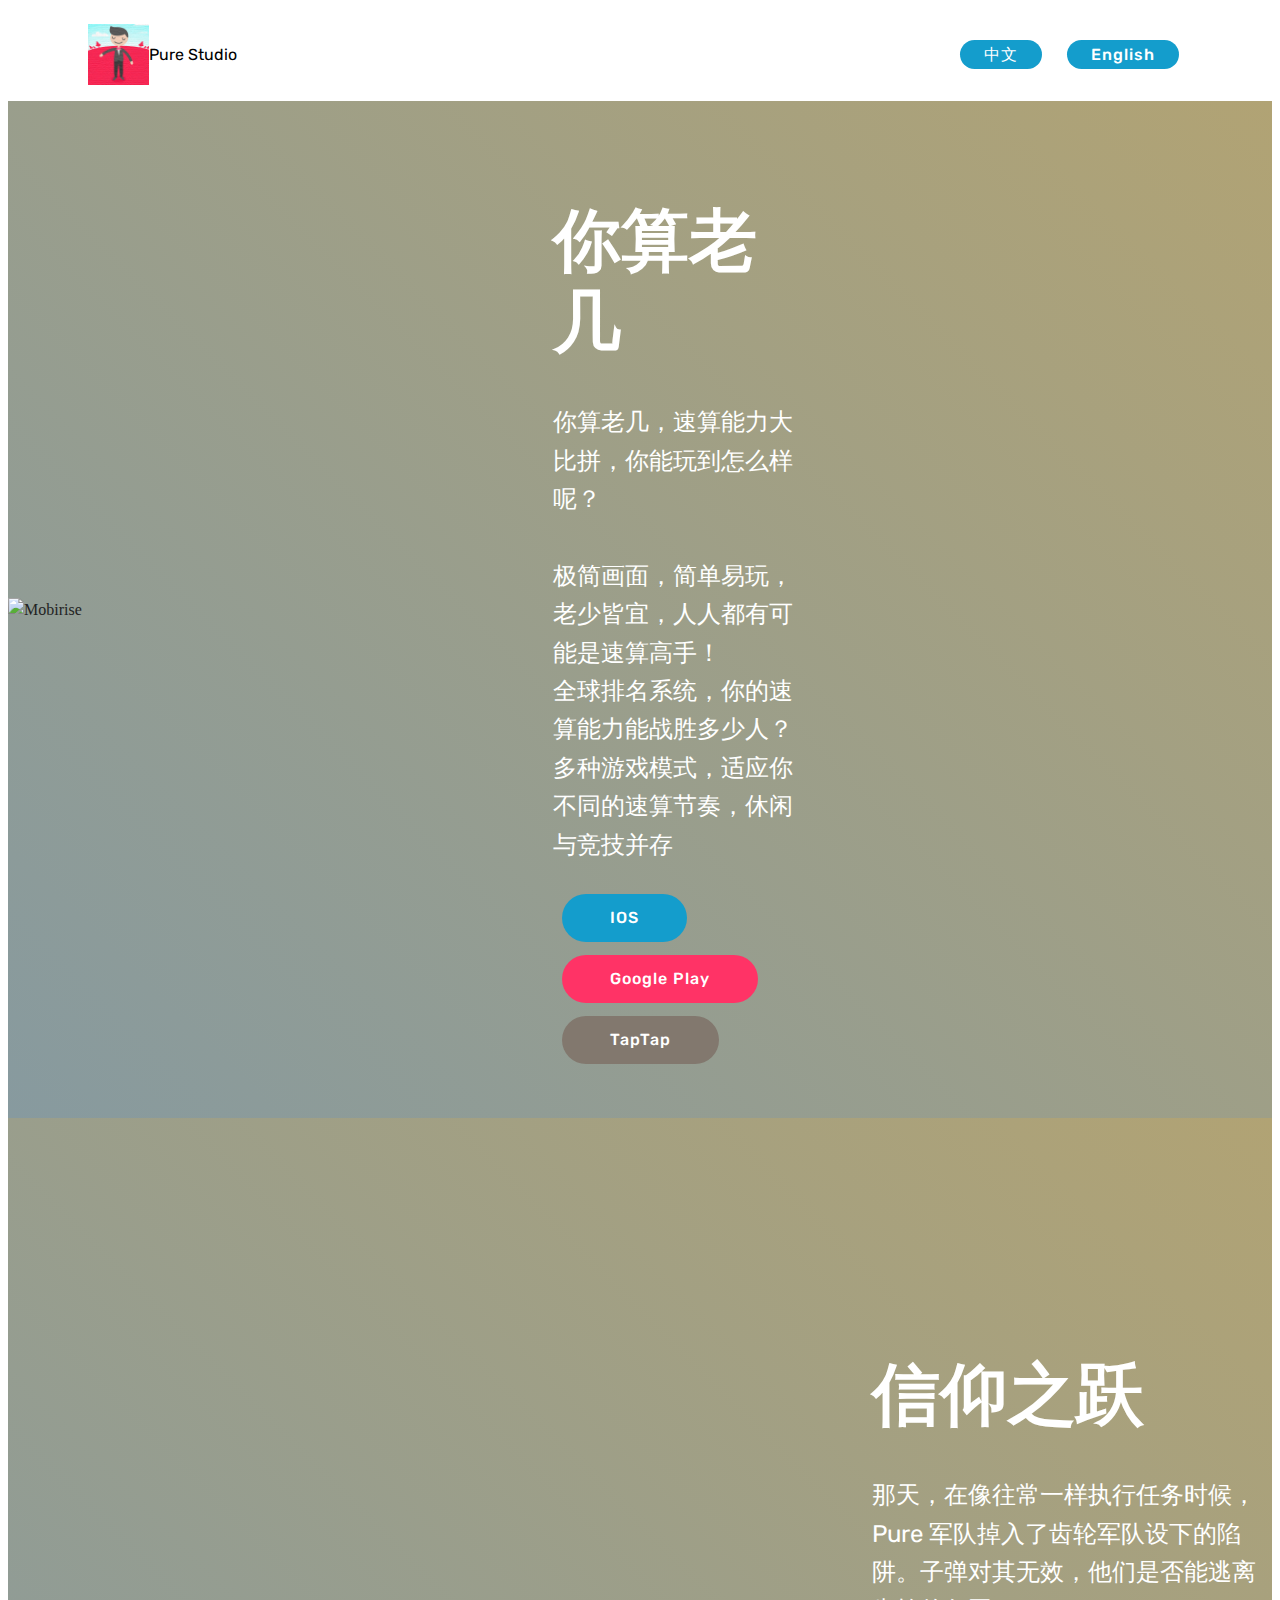
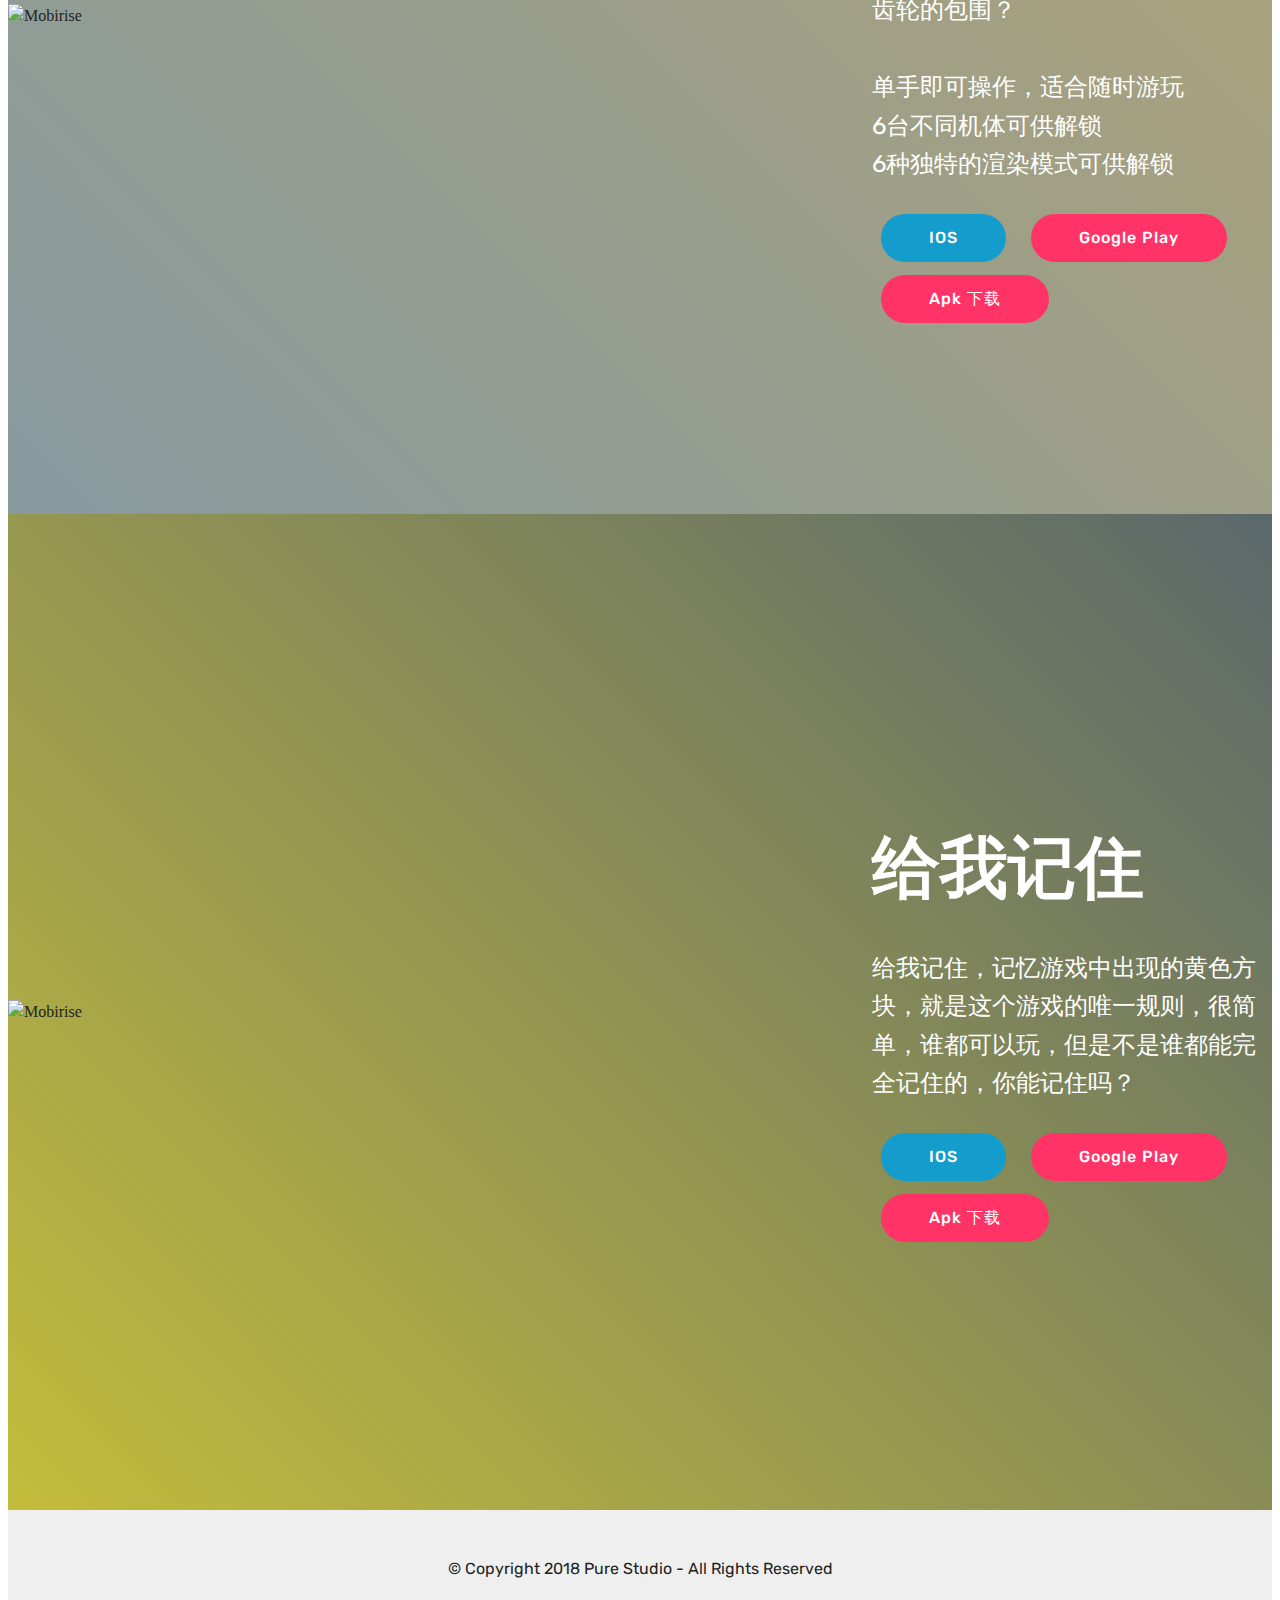
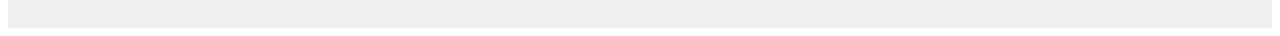
==== commit 5c521812: "update" ====
--- a/index.html
+++ b/index.html
@@ -25,7 +25,7 @@
 
     
 
-    <nav class="navbar navbar-expand beta-menu navbar-dropdown align-items-center navbar-toggleable-sm">
+    <nav class="navbar navbar-expand beta-menu navbar-dropdown align-items-center navbar-fixed-top navbar-toggleable-sm">
         <button class="navbar-toggler navbar-toggler-right" type="button" data-toggle="collapse" data-target="#navbarSupportedContent" aria-controls="navbarSupportedContent" aria-expanded="false" aria-label="Toggle navigation">
             <div class="hamburger">
                 <span></span>
@@ -37,8 +37,8 @@
         <div class="menu-logo">
             <div class="navbar-brand">
                 <span class="navbar-logo">
-                    <a href="http://fun.codinggamer.net">
-                        <img src="assets/images/dev-icon-256x256.jpg" alt="Codinggamer" title="I think I like making games" style="height: 6rem;">
+                    <a href="http://game.codinggamer.net">
+                        <img src="assets/images/dev-icon-256x256.jpg" alt="Codinggamer" title="I think I like making games" style="height: 3.8rem;">
                     </a>
                 </span>
                 <span class="navbar-caption-wrap"><a class="navbar-caption text-black display-4" href="#top">Pure Studio</a></span>
@@ -46,12 +46,12 @@
         </div>
         <div class="collapse navbar-collapse" id="navbarSupportedContent">
             
-            <div class="navbar-buttons mbr-section-btn"><a class="btn btn-sm btn-success display-4" href="https://fun.codinggamer.net" target="_blank">中文</a> <a class="btn btn-sm btn-success display-4" href="https://fun.codinggamer.net/en.html">English<br></a></div>
+            <div class="navbar-buttons mbr-section-btn"><a class="btn btn-sm btn-success display-4" href="https://fun.codinggamer.net">中文</a> <a class="btn btn-sm btn-success display-4" href="https://fun.codinggamer.net/en.html">English<br></a></div>
         </div>
     </nav>
 </section>
 
-<section class="engine"><a href="https://mobirise.info/e">make your own site for free</a></section><section class="header3 cid-qPngbyxLm2 mbr-fullscreen" id="header3-1g">
+<section class="engine"><a href="https://mobirise.info/q">responsive site templates</a></section><section class="header3 cid-qPngbyxLm2 mbr-fullscreen" id="header3-1g">
 
     
 
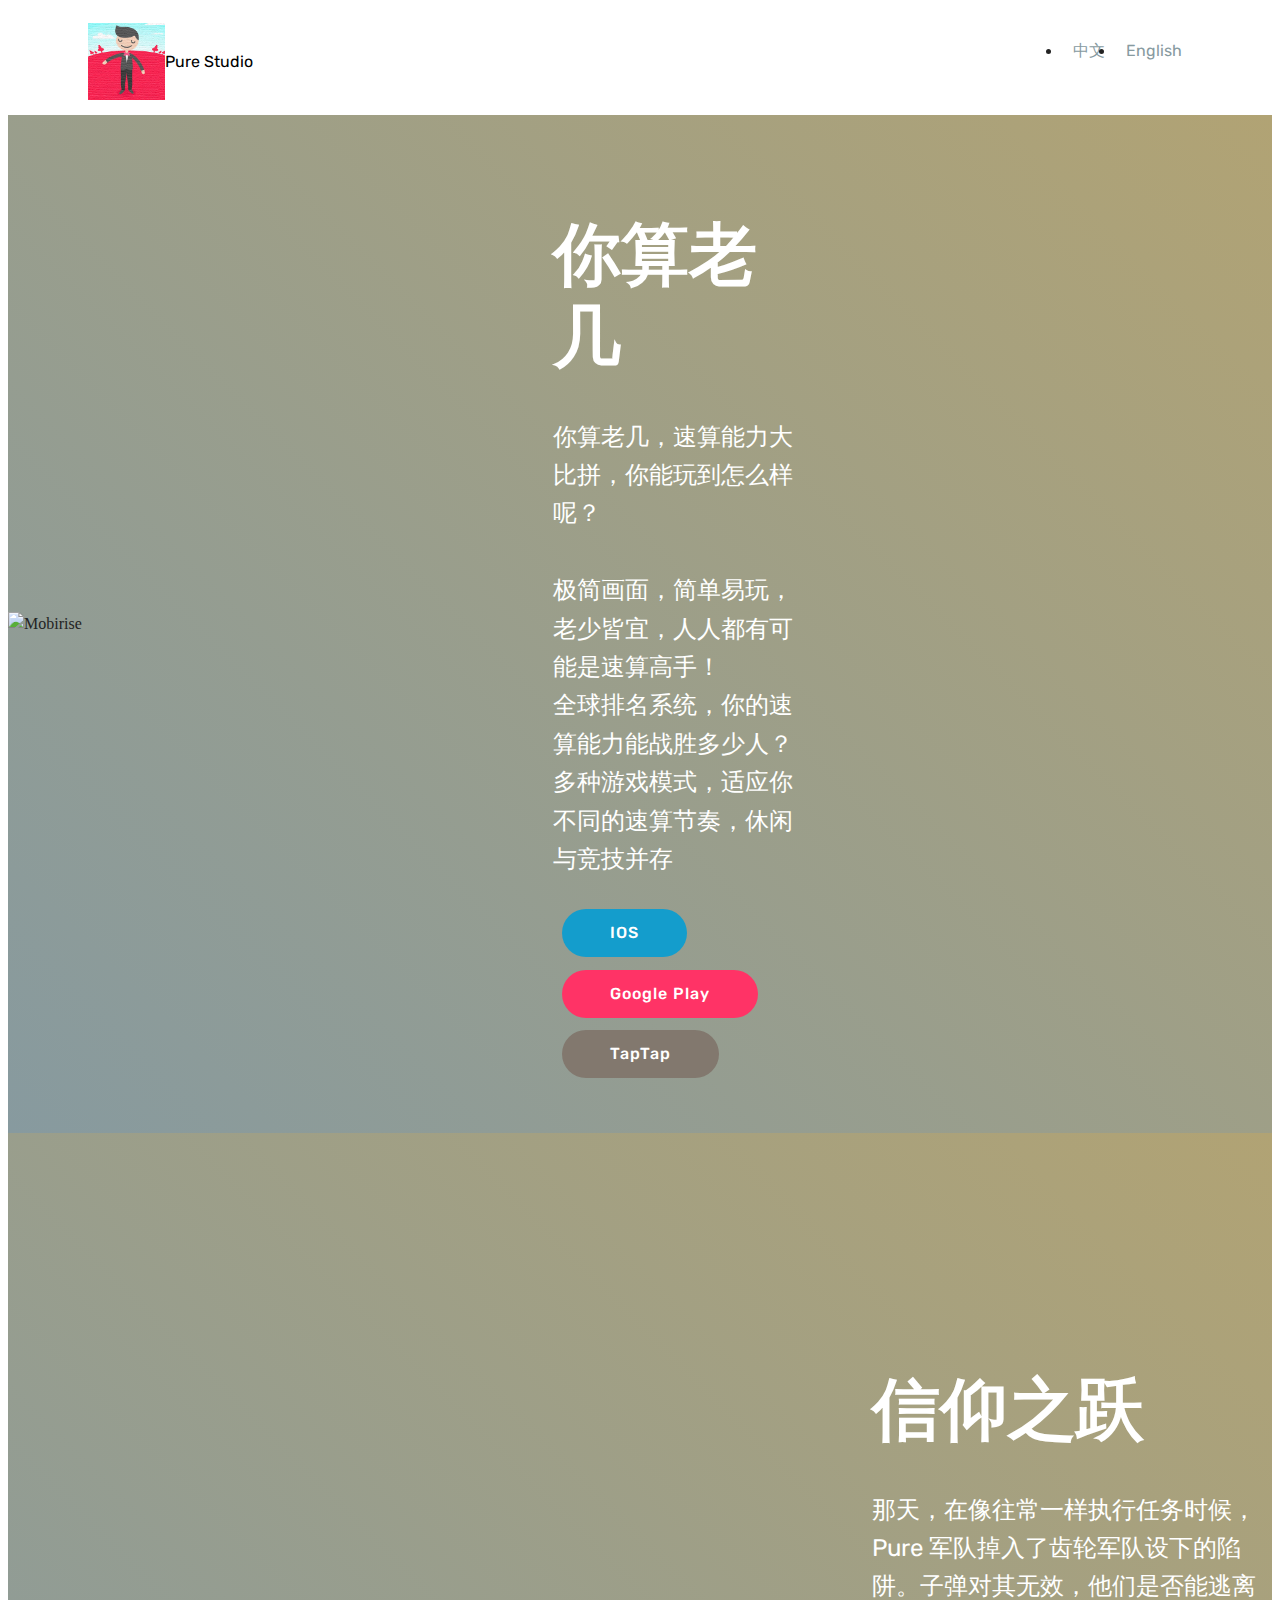
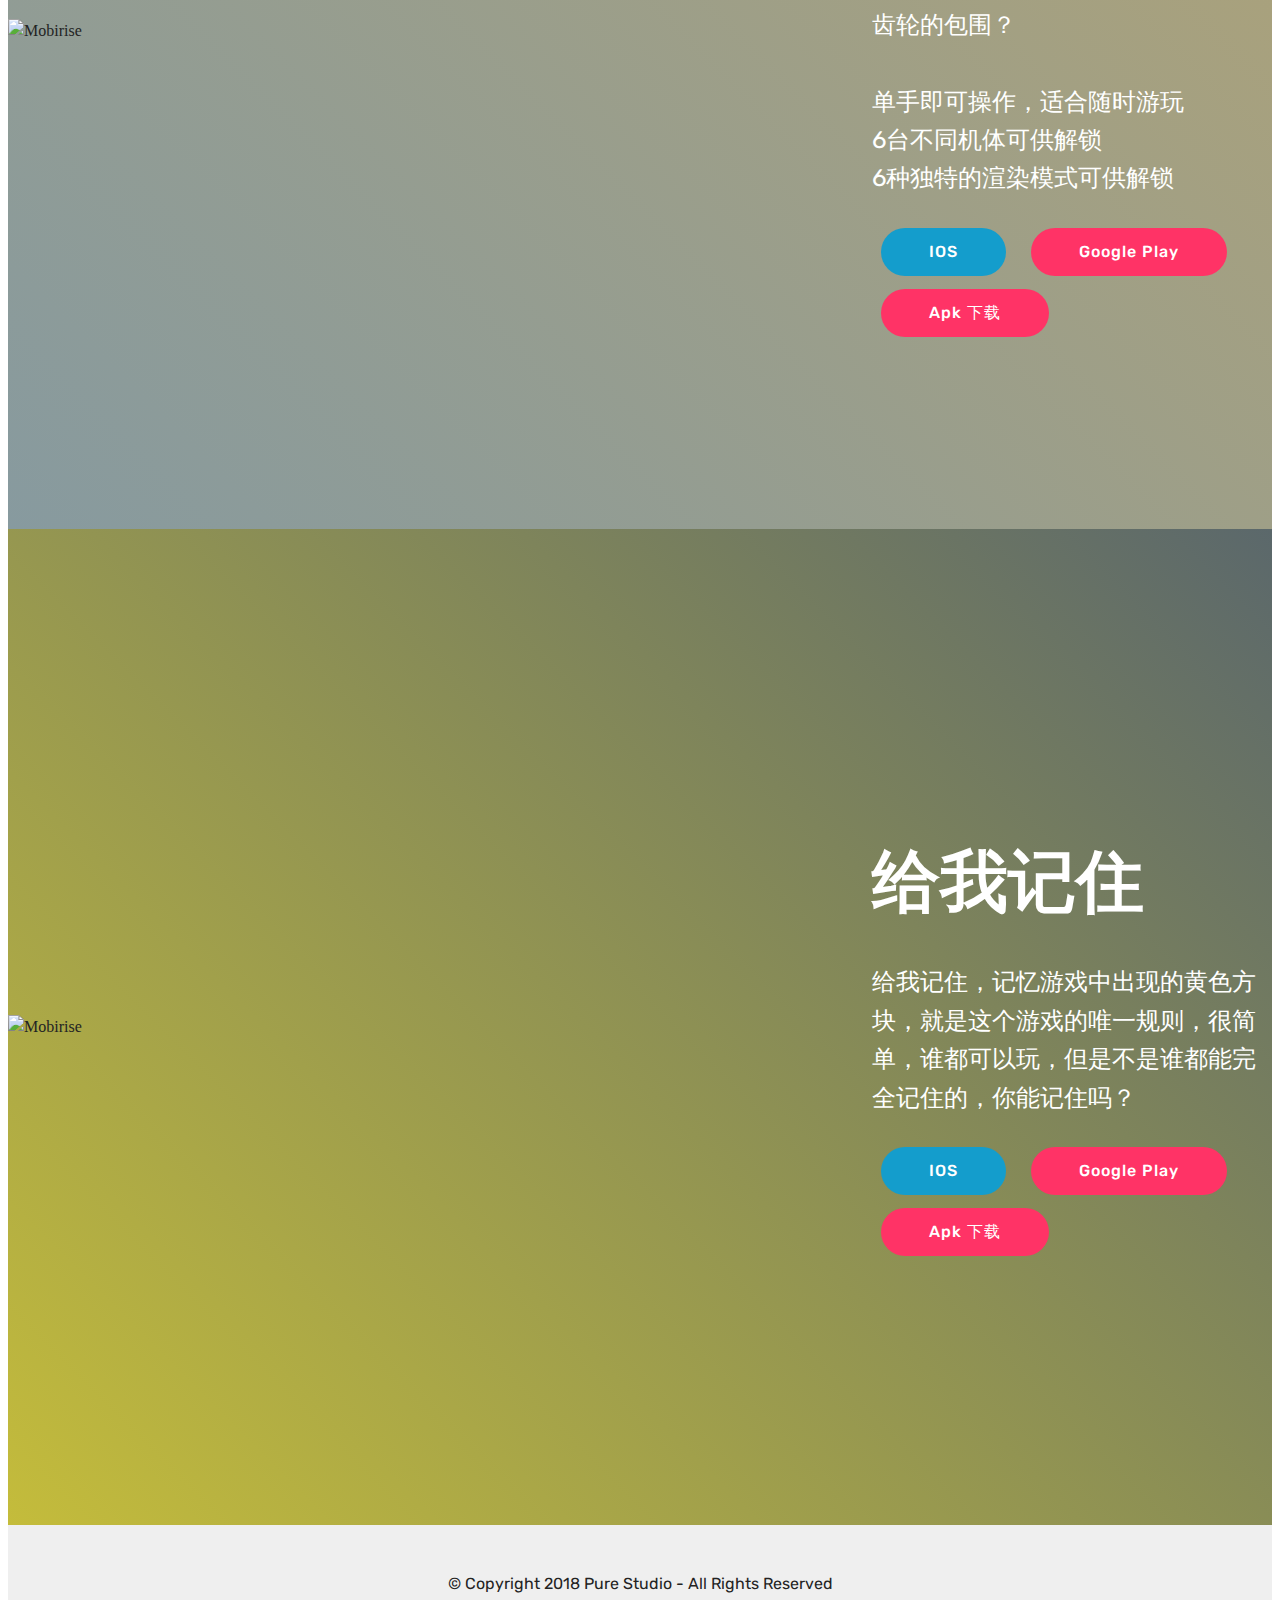
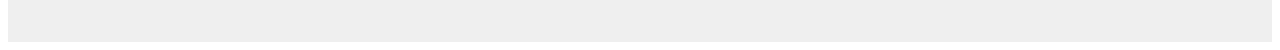
==== commit 35d7426f: "update" ====
--- a/index.html
+++ b/index.html
@@ -25,7 +25,7 @@
 
     
 
-    <nav class="navbar navbar-expand beta-menu navbar-dropdown align-items-center navbar-fixed-top navbar-toggleable-sm">
+    <nav class="navbar navbar-expand beta-menu navbar-dropdown align-items-center navbar-toggleable-sm">
         <button class="navbar-toggler navbar-toggler-right" type="button" data-toggle="collapse" data-target="#navbarSupportedContent" aria-controls="navbarSupportedContent" aria-expanded="false" aria-label="Toggle navigation">
             <div class="hamburger">
                 <span></span>
@@ -37,21 +37,21 @@
         <div class="menu-logo">
             <div class="navbar-brand">
                 <span class="navbar-logo">
-                    <a href="http://game.codinggamer.net">
-                        <img src="assets/images/dev-icon-256x256.jpg" alt="Codinggamer" title="I think I like making games" style="height: 3.8rem;">
+                    <a href="http://fun.codinggamer.net">
+                        <img src="assets/images/dev-icon-256x256.jpg" alt="Codinggamer" title="I think I like making games" style="height: 4.8rem;">
                     </a>
                 </span>
                 <span class="navbar-caption-wrap"><a class="navbar-caption text-black display-4" href="#top">Pure Studio</a></span>
             </div>
         </div>
         <div class="collapse navbar-collapse" id="navbarSupportedContent">
+            <ul class="navbar-nav nav-dropdown nav-right" data-app-modern-menu="true"><li class="nav-item"><a class="nav-link link text-warning display-4" href="https://fun.codinggamer.net">中文</a></li><li class="nav-item"><a class="nav-link link text-warning display-4" href="https://fun.codinggamer.net/en.html">English</a></li></ul>
             
-            <div class="navbar-buttons mbr-section-btn"><a class="btn btn-sm btn-success display-4" href="https://fun.codinggamer.net">中文</a> <a class="btn btn-sm btn-success display-4" href="https://fun.codinggamer.net/en.html">English<br></a></div>
         </div>
     </nav>
 </section>
 
-<section class="engine"><a href="https://mobirise.info/q">responsive site templates</a></section><section class="header3 cid-qPngbyxLm2 mbr-fullscreen" id="header3-1g">
+<section class="engine"><a href="https://mobirise.info/n">free simple site templates</a></section><section class="header3 cid-qPngbyxLm2 mbr-fullscreen" id="header3-1g">
 
     
 
--- a/assets/mobirise/css/mbr-additional.css
+++ b/assets/mobirise/css/mbr-additional.css
@@ -1642,6 +1642,10 @@
 .cid-qLBI89idrp .collapsed .navbar-collapse.show .navbar-nav .nav-item {
   clear: both;
 }
+.cid-qLBI89idrp .collapsed .navbar-collapse.collapsing .navbar-nav .nav-item:last-child,
+.cid-qLBI89idrp .collapsed .navbar-collapse.show .navbar-nav .nav-item:last-child {
+  margin-bottom: 1rem;
+}
 .cid-qLBI89idrp .collapsed .navbar-collapse.collapsing .navbar-buttons,
 .cid-qLBI89idrp .collapsed .navbar-collapse.show .navbar-buttons {
   text-align: center;
@@ -1736,6 +1740,10 @@
   .cid-qLBI89idrp .navbar-collapse.show .navbar-nav .nav-item {
     clear: both;
   }
+  .cid-qLBI89idrp .navbar-collapse.collapsing .navbar-nav .nav-item:last-child,
+  .cid-qLBI89idrp .navbar-collapse.show .navbar-nav .nav-item:last-child {
+    margin-bottom: 1rem;
+  }
   .cid-qLBI89idrp .navbar-collapse.collapsing .navbar-buttons,
   .cid-qLBI89idrp .navbar-collapse.show .navbar-buttons {
     text-align: center;
@@ -1794,7 +1802,7 @@
 }
 .cid-qLBI89idrp .nav-link:hover,
 .cid-qLBI89idrp .dropdown-item:hover {
-  color: #ffffff !important;
+  color: #232323 !important;
 }
 .cid-qOAyRvcMRs {
   background-color: #c4bc3b;
@@ -2049,6 +2057,10 @@
 .cid-qLAH4rc1yt .collapsed .navbar-collapse.collapsing .navbar-nav .nav-item,
 .cid-qLAH4rc1yt .collapsed .navbar-collapse.show .navbar-nav .nav-item {
   clear: both;
+}
+.cid-qLAH4rc1yt .collapsed .navbar-collapse.collapsing .navbar-nav .nav-item:last-child,
+.cid-qLAH4rc1yt .collapsed .navbar-collapse.show .navbar-nav .nav-item:last-child {
+  margin-bottom: 1rem;
 }
 .cid-qLAH4rc1yt .collapsed .navbar-collapse.collapsing .navbar-buttons,
 .cid-qLAH4rc1yt .collapsed .navbar-collapse.show .navbar-buttons {
@@ -2144,6 +2156,10 @@
   .cid-qLAH4rc1yt .navbar-collapse.show .navbar-nav .nav-item {
     clear: both;
   }
+  .cid-qLAH4rc1yt .navbar-collapse.collapsing .navbar-nav .nav-item:last-child,
+  .cid-qLAH4rc1yt .navbar-collapse.show .navbar-nav .nav-item:last-child {
+    margin-bottom: 1rem;
+  }
   .cid-qLAH4rc1yt .navbar-collapse.collapsing .navbar-buttons,
   .cid-qLAH4rc1yt .navbar-collapse.show .navbar-buttons {
     text-align: center;
@@ -2202,7 +2218,7 @@
 }
 .cid-qLAH4rc1yt .nav-link:hover,
 .cid-qLAH4rc1yt .dropdown-item:hover {
-  color: #ffffff !important;
+  color: #232323 !important;
 }
 .cid-qLAScUDKDy {
   padding-top: 30px;
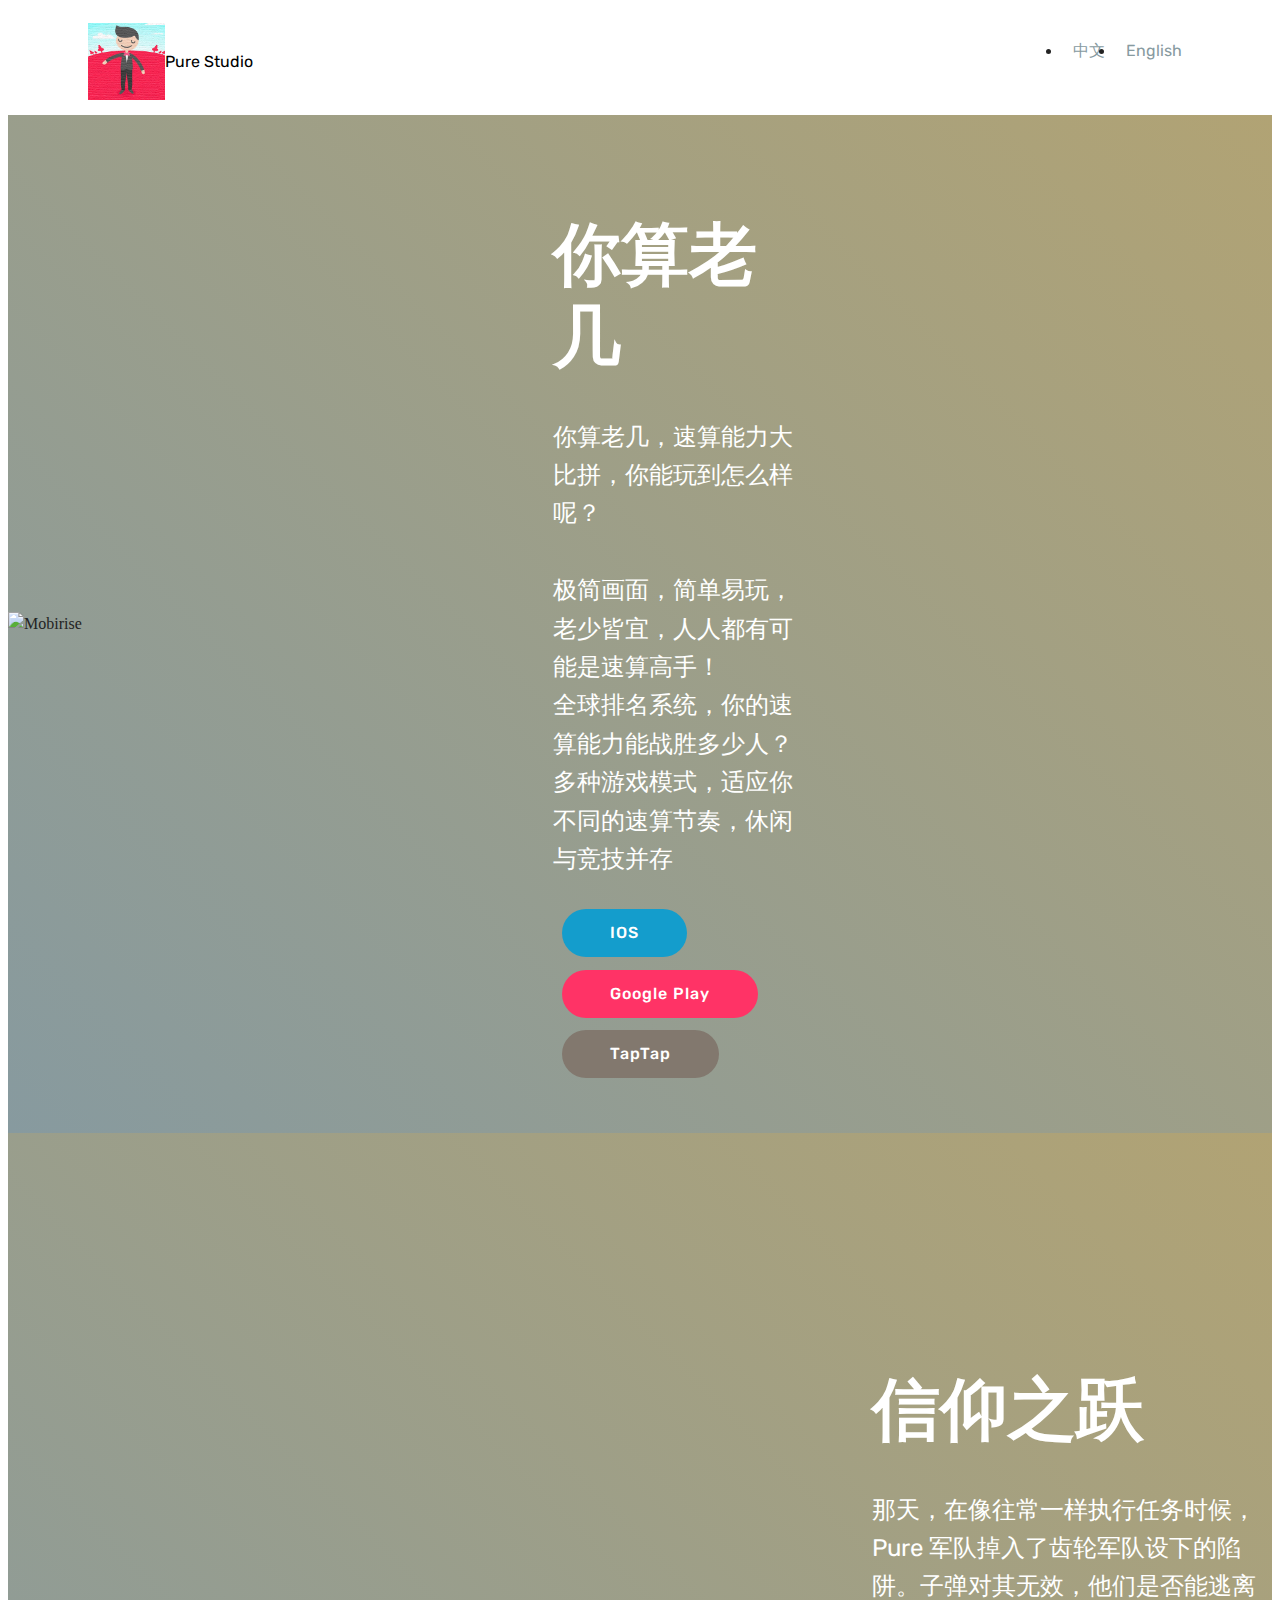
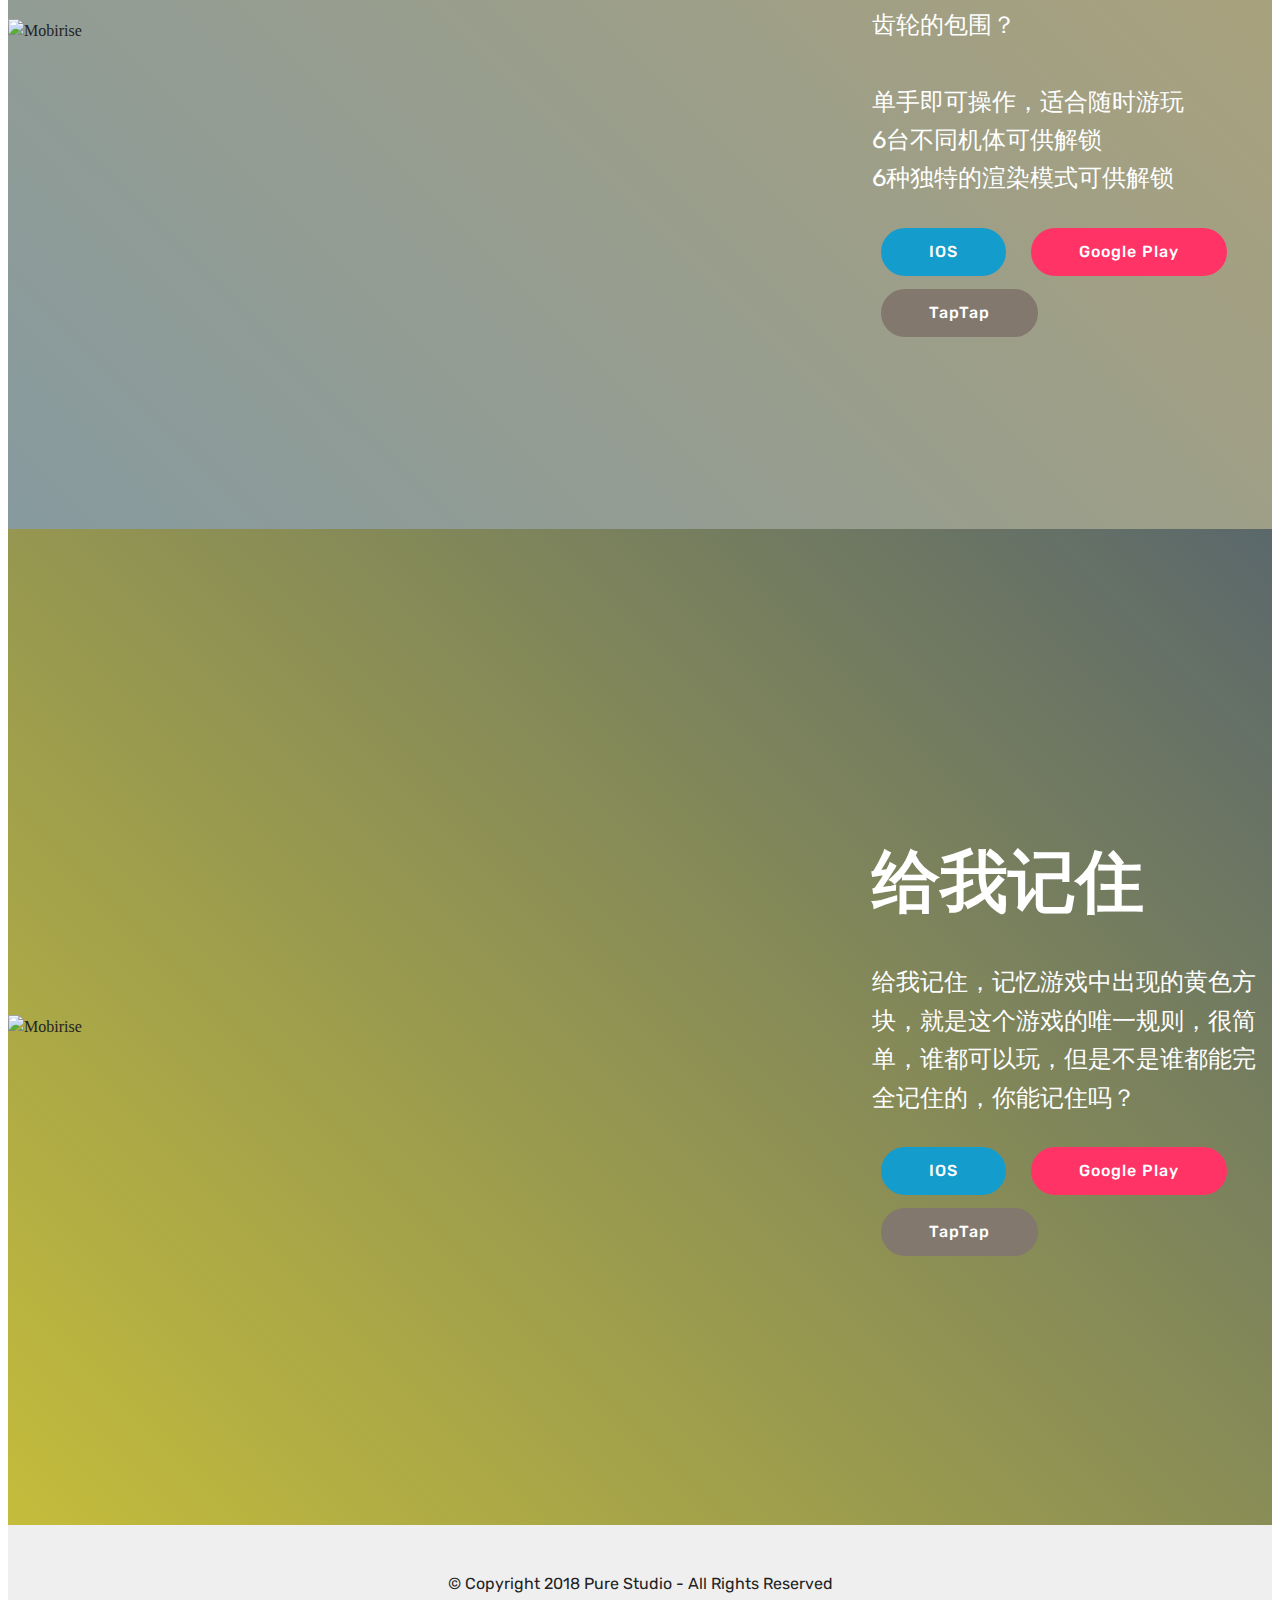
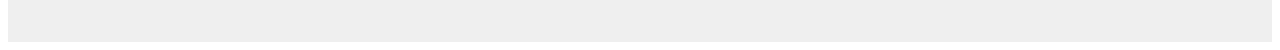
==== commit baf7983a: "update" ====
--- a/index.html
+++ b/index.html
@@ -51,7 +51,7 @@
     </nav>
 </section>
 
-<section class="engine"><a href="https://mobirise.info/n">free simple site templates</a></section><section class="header3 cid-qPngbyxLm2 mbr-fullscreen" id="header3-1g">
+<section class="engine"><a href="https://mobirise.info/y">free html web templates</a></section><section class="header3 cid-qPngbyxLm2 mbr-fullscreen" id="header3-1g">
 
     
 
@@ -70,7 +70,7 @@
                     <p class="mbr-text mbr-fonts-style display-5">你算老几，速算能力大比拼，你能玩到怎么样呢？<br><br>极简画面，简单易玩，老少皆宜，人人都有可能是速算高手！<br>全球排名系统，你的速算能力能战胜多少人？<br>多种游戏模式，适应你不同的速算节奏，休闲与竞技并存<br></p>
                 </div>
                 <div class="mbr-section-btn"><a class="btn btn-md btn-success display-4" href="https://itunes.apple.com/app/id1367079113" target="_blank">IOS</a>
-                    <a class="btn btn-md btn-secondary display-4" href="https://play.google.com/store/apps/details?id=net.codinggamer.calculateit">Google Play</a> <a class="btn btn-md btn-info display-4" href="https://play.google.com/store/apps/details?id=net.codinggamer.calculateit">TapTap</a></div>
+                    <a class="btn btn-md btn-secondary display-4" href="https://play.google.com/store/apps/details?id=net.codinggamer.calculateit">Google Play</a> <a class="btn btn-md btn-info display-4" href="https://www.taptap.com/app/85821" target="_blank">TapTap</a></div>
             </div>
         </div>
     </div>
@@ -98,7 +98,7 @@
                     <p class="mbr-text mbr-fonts-style display-5">那天，在像往常一样执行任务时候，Pure 军队掉入了齿轮军队设下的陷阱。子弹对其无效，他们是否能逃离齿轮的包围？<br><br>单手即可操作，适合随时游玩<br>6台不同机体可供解锁<br>6种独特的渲染模式可供解锁</p>
                 </div>
                 <div class="mbr-section-btn"><a class="btn btn-md btn-success display-4" href="https://itunes.apple.com/cn/app/flee-away/id1317536717?l=zh&ls=1&mt=8" target="_blank">IOS</a>
-                    <a class="btn btn-md btn-secondary display-4" href="https://play.google.com/store/apps/details?id=com.pure.fleeaway">Google Play</a> <a class="btn btn-md btn-secondary display-4" href="http://bmob-cdn-18703.b0.upaiyun.com/2018/05/04/5a817364400d9a3c80c0419f4fcf1e90.apk" target="_blank">Apk 下载</a></div>
+                    <a class="btn btn-md btn-secondary display-4" href="https://play.google.com/store/apps/details?id=com.pure.fleeaway">Google Play</a> <a class="btn btn-md btn-info display-4" href="https://www.taptap.com/app/70038" target="_blank">TapTap</a></div>
             </div>
         </div>
     </div>
@@ -126,7 +126,7 @@
                     <p class="mbr-text mbr-fonts-style display-5">给我记住，记忆游戏中出现的黄色方块，就是这个游戏的唯一规则，很简单，谁都可以玩，但是不是谁都能完全记住的，你能记住吗？</p>
                 </div>
                 <div class="mbr-section-btn"><a class="btn btn-md btn-success display-4" href="https://itunes.apple.com/cn/app/don-t-forget/id1319645149?l=zh&ls=1&mt=8" target="_blank">IOS</a>
-                    <a class="btn btn-md btn-secondary display-4" href="https://play.google.com/store/apps/details?id=com.pure.brain">Google Play</a> <a class="btn btn-md btn-secondary display-4" href="http://bmob-cdn-18703.b0.upaiyun.com/2018/05/03/73e5101c40a29ff880b451c641965247.apk" target="_blank">Apk 下载</a></div>
+                    <a class="btn btn-md btn-secondary display-4" href="https://play.google.com/store/apps/details?id=com.pure.brain">Google Play</a> <a class="btn btn-md btn-info display-4" href="https://www.taptap.com/app/77799" target="_blank">TapTap</a></div>
             </div>
         </div>
     </div>
--- a/assets/mobirise/css/mbr-additional.css
+++ b/assets/mobirise/css/mbr-additional.css
@@ -2285,3 +2285,8 @@
     text-align: center;
   }
 }
+.cid-rbXf07dal1 {
+  padding-top: 60px;
+  padding-bottom: 60px;
+  background-color: #ffffff;
+}
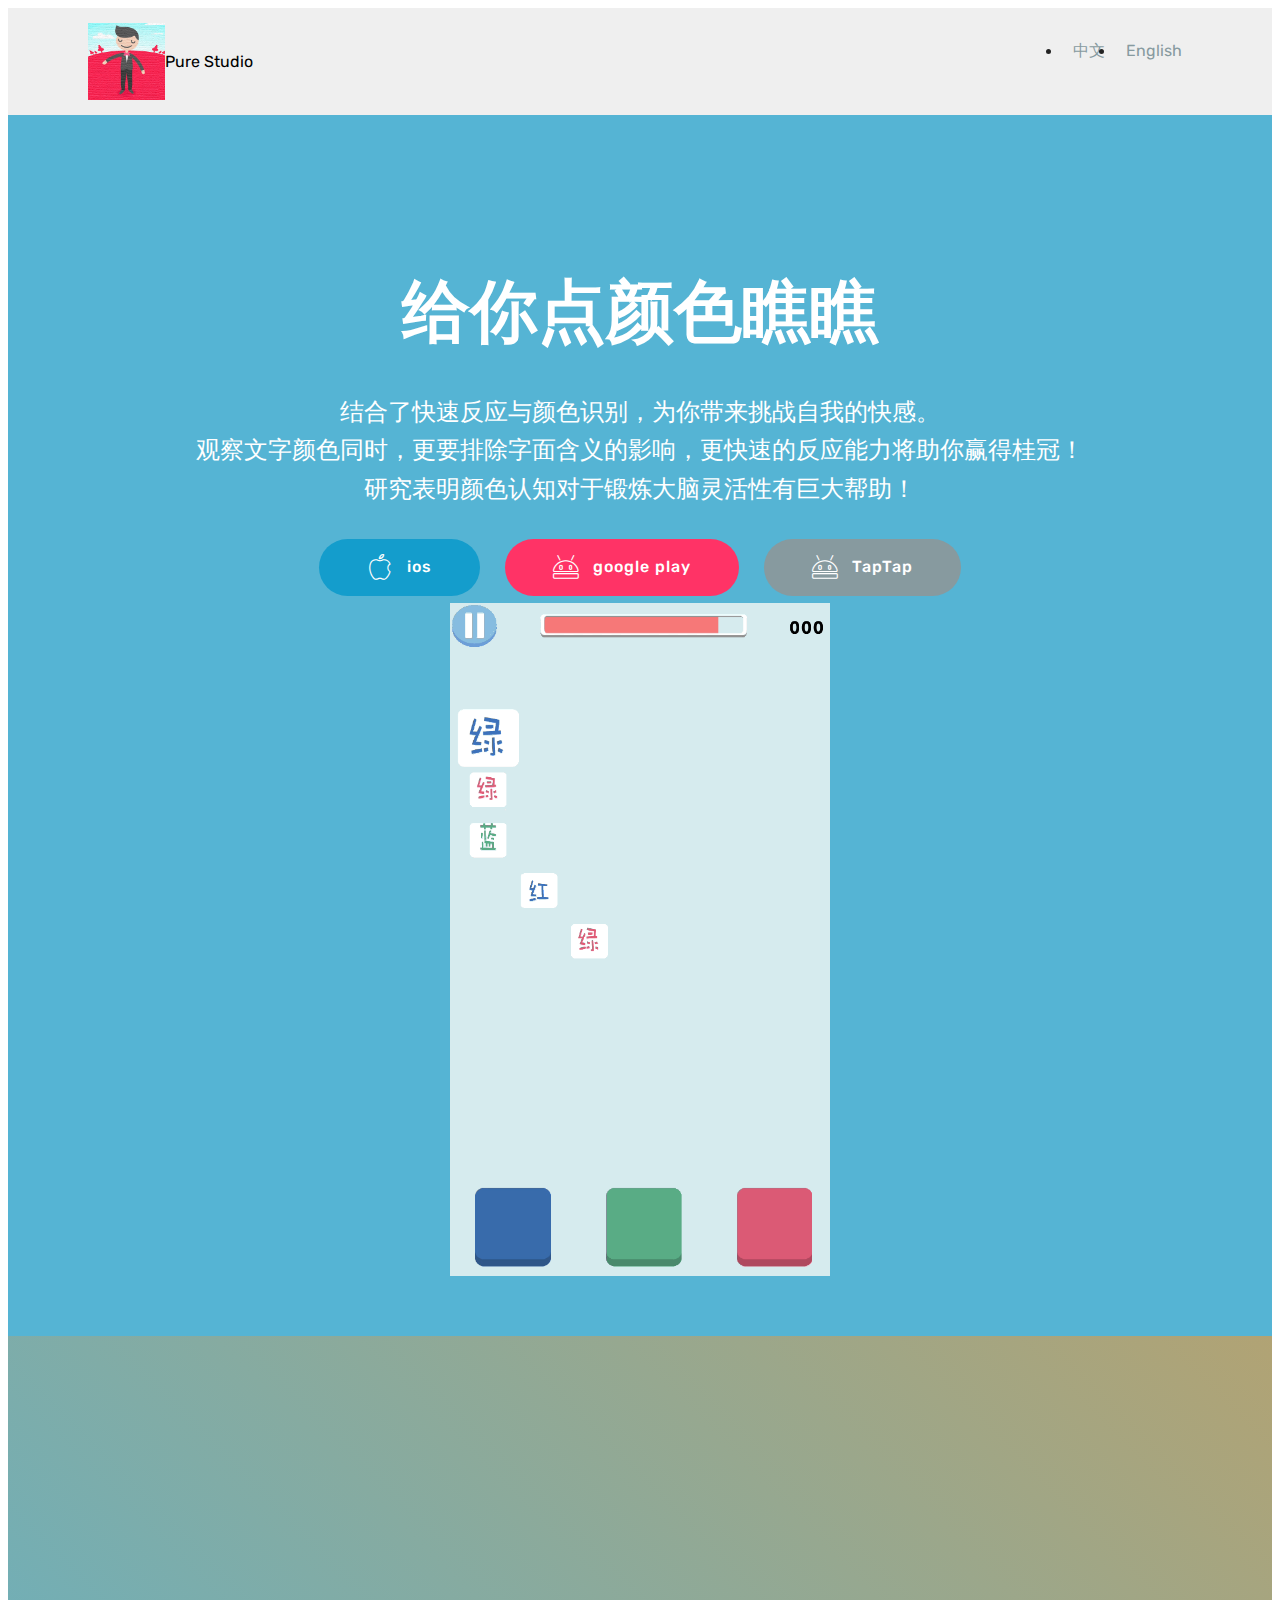
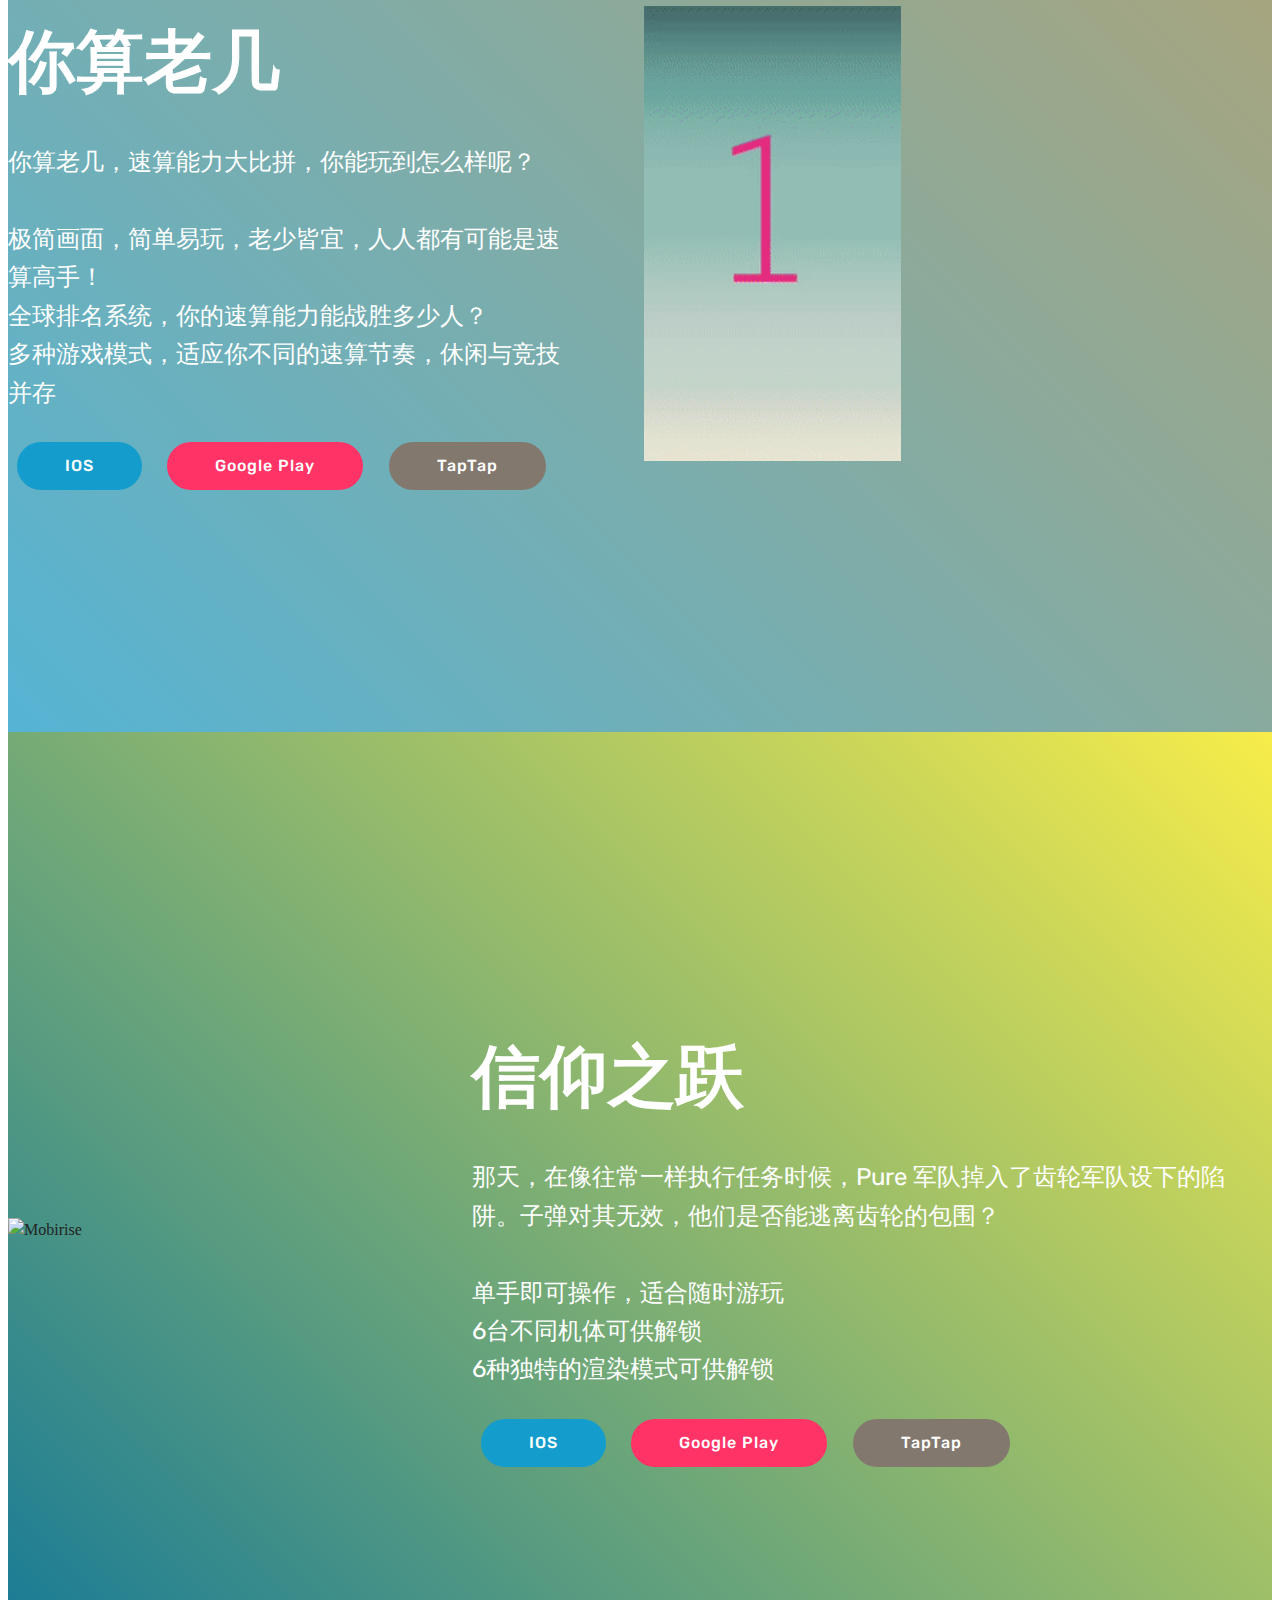
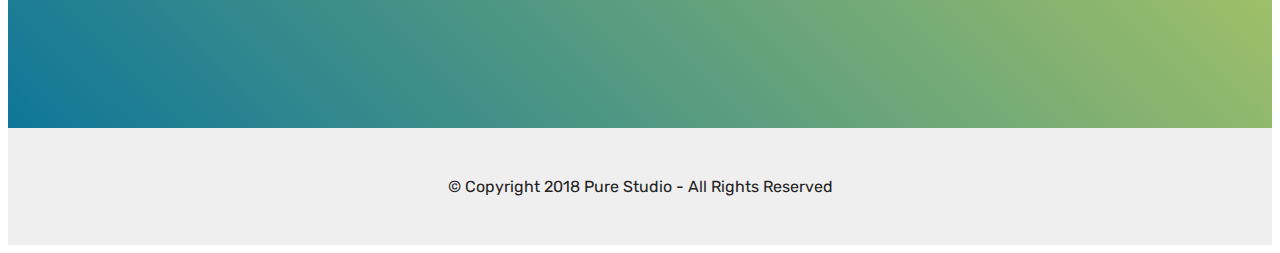
==== commit 8f667f4c: "加入了给你点颜色瞧瞧的网站内容" ====
--- a/index.html
+++ b/index.html
@@ -6,9 +6,10 @@
   <meta http-equiv="X-UA-Compatible" content="IE=edge">
   <meta name="generator" content="Mobirise v4.8.6, mobirise.com">
   <meta name="viewport" content="width=device-width, initial-scale=1, minimum-scale=1">
-  <link rel="shortcut icon" href="assets/images/dev-icon-256x256.jpg" type="image/x-icon">
+  <link rel="shortcut icon" href="assets/images/dev-icon-512x512.jpg" type="image/x-icon">
   <meta name="description" content="一个一个人的制作的游戏">
   <title>小纯游戏</title>
+  <link rel="stylesheet" href="assets/web/assets/mobirise-icons/mobirise-icons.css">
   <link rel="stylesheet" href="assets/tether/tether.min.css">
   <link rel="stylesheet" href="assets/bootstrap/css/bootstrap.min.css">
   <link rel="stylesheet" href="assets/bootstrap/css/bootstrap-grid.min.css">
@@ -38,7 +39,7 @@
             <div class="navbar-brand">
                 <span class="navbar-logo">
                     <a href="http://fun.codinggamer.net">
-                        <img src="assets/images/dev-icon-256x256.jpg" alt="Codinggamer" title="I think I like making games" style="height: 4.8rem;">
+                        <img src="assets/images/dev-icon-512x512.jpg" alt="Codinggamer" title="I think I like making games" style="height: 4.8rem;">
                     </a>
                 </span>
                 <span class="navbar-caption-wrap"><a class="navbar-caption text-black display-4" href="#top">Pure Studio</a></span>
@@ -51,7 +52,32 @@
     </nav>
 </section>
 
-<section class="engine"><a href="https://mobirise.info/y">free html web templates</a></section><section class="header3 cid-qPngbyxLm2 mbr-fullscreen" id="header3-1g">
+<section class="engine"><a href="https://mobirise.info/y">html website templates</a></section><section class="header4 cid-rc06gWNOJp" id="header4-1r">
+
+    
+
+    
+
+    <div class="container">
+        <div class="row justify-content-md-center">
+            <div class="media-content col-md-10">
+                <h1 class="mbr-section-title align-center mbr-white pb-3 mbr-bold mbr-fonts-style display-1">
+                    给你点颜色瞧瞧</h1>
+                
+                <div class="mbr-text align-center mbr-white pb-3">
+                    <p class="mbr-text mbr-fonts-style display-5">结合了快速反应与颜色识别，为你带来挑战自我的快感。<br>观察文字颜色同时，更要排除字面含义的影响，更快速的反应能力将助你赢得桂冠！<br>研究表明颜色认知对于锻炼大脑灵活性有巨大帮助！<br></p>
+                </div>
+                <div class="mbr-section-btn align-center"><a class="btn btn-md btn-success display-4" href="https://itunes.apple.com/app/id1440102827" target="_blank"><span class="mbri-apple mbr-iconfont mbr-iconfont-btn"></span>ios</a>
+                    <a class="btn btn-md btn-secondary display-4" href="https://play.google.com/store/apps/details?id=com.pure.colorsee" target="_blank"><span class="mbri-android mbr-iconfont mbr-iconfont-btn"></span>google play</a> <a class="btn btn-md btn-warning display-4" href="https://www.taptap.com/app/147789" target="_blank"><span class="mbri-android mbr-iconfont mbr-iconfont-btn"></span>TapTap</a></div>
+            </div>
+            <div class="mbr-figure pt-5">
+                <img src="assets/images/colortap-04.2018-11-26-14-58.gif" alt="Mobirise" title="" style="width: 30%;">
+            </div>
+        </div>
+    </div>
+</section>
+
+<section class="header3 cid-qPngbyxLm2 mbr-fullscreen" id="header3-1g">
 
     
 
@@ -59,8 +85,8 @@
 
     <div class="container">
         <div class="media-container-row">
-            <div class="mbr-figure" style="width: 200%;">
-                <img src="assets/images/banner-1024x500.jpg" alt="Mobirise" title="">
+            <div class="mbr-figure" style="width: 45%;">
+                <img src="assets/images/calculate.gif" alt="Mobirise" title="">
             </div>
 
             <div class="media-content">
@@ -85,8 +111,8 @@
 
     <div class="container">
         <div class="media-container-row">
-            <div class="mbr-figure" style="width: 200%;">
-                <img src="assets/images/banner-1-1024x500.jpg" alt="Mobirise" title="">
+            <div class="mbr-figure" style="width: 50%;">
+                <img src="assets/images/gameplay-1.gif" alt="Mobirise" title="">
             </div>
 
             <div class="media-content">
@@ -99,34 +125,6 @@
                 </div>
                 <div class="mbr-section-btn"><a class="btn btn-md btn-success display-4" href="https://itunes.apple.com/cn/app/flee-away/id1317536717?l=zh&ls=1&mt=8" target="_blank">IOS</a>
                     <a class="btn btn-md btn-secondary display-4" href="https://play.google.com/store/apps/details?id=com.pure.fleeaway">Google Play</a> <a class="btn btn-md btn-info display-4" href="https://www.taptap.com/app/70038" target="_blank">TapTap</a></div>
-            </div>
-        </div>
-    </div>
-
-</section>
-
-<section class="header3 cid-qOAyRvcMRs mbr-fullscreen" id="header3-1d">
-
-    
-
-    
-
-    <div class="container">
-        <div class="media-container-row">
-            <div class="mbr-figure" style="width: 200%;">
-                <img src="assets/images/game-fail-1-2000x2668.png" alt="Mobirise" title="">
-            </div>
-
-            <div class="media-content">
-                <h1 class="mbr-section-title mbr-white pb-3 mbr-fonts-style display-1">
-                    给我记住
-                </h1>
-                
-                <div class="mbr-section-text mbr-white pb-3 ">
-                    <p class="mbr-text mbr-fonts-style display-5">给我记住，记忆游戏中出现的黄色方块，就是这个游戏的唯一规则，很简单，谁都可以玩，但是不是谁都能完全记住的，你能记住吗？</p>
-                </div>
-                <div class="mbr-section-btn"><a class="btn btn-md btn-success display-4" href="https://itunes.apple.com/cn/app/don-t-forget/id1319645149?l=zh&ls=1&mt=8" target="_blank">IOS</a>
-                    <a class="btn btn-md btn-secondary display-4" href="https://play.google.com/store/apps/details?id=com.pure.brain">Google Play</a> <a class="btn btn-md btn-info display-4" href="https://www.taptap.com/app/77799" target="_blank">TapTap</a></div>
             </div>
         </div>
     </div>
--- a/assets/web/assets/mobirise-icons/mobirise-icons.css
+++ b/assets/web/assets/mobirise-icons/mobirise-icons.css
@@ -0,0 +1,476 @@
+@font-face {
+  font-family: 'MobiriseIcons';
+  src:  url('mobirise-icons.eot?spat4u');
+  src:  url('mobirise-icons.eot?spat4u#iefix') format('embedded-opentype'),
+    url('mobirise-icons.ttf?spat4u') format('truetype'),
+    url('mobirise-icons.woff?spat4u') format('woff'),
+    url('mobirise-icons.svg?spat4u#MobiriseIcons') format('svg');
+  font-weight: normal;
+  font-style: normal;
+}
+
+[class^="mbri-"], [class*=" mbri-"] {
+  /* use !important to prevent issues with browser extensions that change fonts */
+  font-family: MobiriseIcons !important;
+  speak: none;
+  font-style: normal;
+  font-weight: normal;
+  font-variant: normal;
+  text-transform: none;
+  line-height: 1;
+
+  /* Better Font Rendering =========== */
+  -webkit-font-smoothing: antialiased;
+  -moz-osx-font-smoothing: grayscale;
+}
+
+.mbri-add-submenu:before {
+  content: "\e900";
+}
+.mbri-alert:before {
+  content: "\e901";
+}
+.mbri-align-center:before {
+  content: "\e902";
+}
+.mbri-align-justify:before {
+  content: "\e903";
+}
+.mbri-align-left:before {
+  content: "\e904";
+}
+.mbri-align-right:before {
+  content: "\e905";
+}
+.mbri-android:before {
+  content: "\e906";
+}
+.mbri-apple:before {
+  content: "\e907";
+}
+.mbri-arrow-down:before {
+  content: "\e908";
+}
+.mbri-arrow-next:before {
+  content: "\e909";
+}
+.mbri-arrow-prev:before {
+  content: "\e90a";
+}
+.mbri-arrow-up:before {
+  content: "\e90b";
+}
+.mbri-bold:before {
+  content: "\e90c";
+}
+.mbri-bookmark:before {
+  content: "\e90d";
+}
+.mbri-bootstrap:before {
+  content: "\e90e";
+}
+.mbri-briefcase:before {
+  content: "\e90f";
+}
+.mbri-browse:before {
+  content: "\e910";
+}
+.mbri-bulleted-list:before {
+  content: "\e911";
+}
+.mbri-calendar:before {
+  content: "\e912";
+}
+.mbri-camera:before {
+  content: "\e913";
+}
+.mbri-cart-add:before {
+  content: "\e914";
+}
+.mbri-cart-full:before {
+  content: "\e915";
+}
+.mbri-cash:before {
+  content: "\e916";
+}
+.mbri-change-style:before {
+  content: "\e917";
+}
+.mbri-chat:before {
+  content: "\e918";
+}
+.mbri-clock:before {
+  content: "\e919";
+}
+.mbri-close:before {
+  content: "\e91a";
+}
+.mbri-cloud:before {
+  content: "\e91b";
+}
+.mbri-code:before {
+  content: "\e91c";
+}
+.mbri-contact-form:before {
+  content: "\e91d";
+}
+.mbri-credit-card:before {
+  content: "\e91e";
+}
+.mbri-cursor-click:before {
+  content: "\e91f";
+}
+.mbri-cust-feedback:before {
+  content: "\e920";
+}
+.mbri-database:before {
+  content: "\e921";
+}
+.mbri-delivery:before {
+  content: "\e922";
+}
+.mbri-desktop:before {
+  content: "\e923";
+}
+.mbri-devices:before {
+  content: "\e924";
+}
+.mbri-down:before {
+  content: "\e925";
+}
+.mbri-download:before {
+  content: "\e989";
+}
+.mbri-drag-n-drop:before {
+  content: "\e927";
+}
+.mbri-drag-n-drop2:before {
+  content: "\e928";
+}
+.mbri-edit:before {
+  content: "\e929";
+}
+.mbri-edit2:before {
+  content: "\e92a";
+}
+.mbri-error:before {
+  content: "\e92b";
+}
+.mbri-extension:before {
+  content: "\e92c";
+}
+.mbri-features:before {
+  content: "\e92d";
+}
+.mbri-file:before {
+  content: "\e92e";
+}
+.mbri-flag:before {
+  content: "\e92f";
+}
+.mbri-folder:before {
+  content: "\e930";
+}
+.mbri-gift:before {
+  content: "\e931";
+}
+.mbri-github:before {
+  content: "\e932";
+}
+.mbri-globe:before {
+  content: "\e933";
+}
+.mbri-globe-2:before {
+  content: "\e934";
+}
+.mbri-growing-chart:before {
+  content: "\e935";
+}
+.mbri-hearth:before {
+  content: "\e936";
+}
+.mbri-help:before {
+  content: "\e937";
+}
+.mbri-home:before {
+  content: "\e938";
+}
+.mbri-hot-cup:before {
+  content: "\e939";
+}
+.mbri-idea:before {
+  content: "\e93a";
+}
+.mbri-image-gallery:before {
+  content: "\e93b";
+}
+.mbri-image-slider:before {
+  content: "\e93c";
+}
+.mbri-info:before {
+  content: "\e93d";
+}
+.mbri-italic:before {
+  content: "\e93e";
+}
+.mbri-key:before {
+  content: "\e93f";
+}
+.mbri-laptop:before {
+  content: "\e940";
+}
+.mbri-layers:before {
+  content: "\e941";
+}
+.mbri-left-right:before {
+  content: "\e942";
+}
+.mbri-left:before {
+  content: "\e943";
+}
+.mbri-letter:before {
+  content: "\e944";
+}
+.mbri-like:before {
+  content: "\e945";
+}
+.mbri-link:before {
+  content: "\e946";
+}
+.mbri-lock:before {
+  content: "\e947";
+}
+.mbri-login:before {
+  content: "\e948";
+}
+.mbri-logout:before {
+  content: "\e949";
+}
+.mbri-magic-stick:before {
+  content: "\e94a";
+}
+.mbri-map-pin:before {
+  content: "\e94b";
+}
+.mbri-menu:before {
+  content: "\e94c";
+}
+.mbri-mobile:before {
+  content: "\e94d";
+}
+.mbri-mobile2:before {
+  content: "\e94e";
+}
+.mbri-mobirise:before {
+  content: "\e94f";
+}
+.mbri-more-horizontal:before {
+  content: "\e950";
+}
+.mbri-more-vertical:before {
+  content: "\e951";
+}
+.mbri-music:before {
+  content: "\e952";
+}
+.mbri-new-file:before {
+  content: "\e953";
+}
+.mbri-numbered-list:before {
+  content: "\e954";
+}
+.mbri-opened-folder:before {
+  content: "\e955";
+}
+.mbri-pages:before {
+  content: "\e956";
+}
+.mbri-paper-plane:before {
+  content: "\e957";
+}
+.mbri-paperclip:before {
+  content: "\e958";
+}
+.mbri-photo:before {
+  content: "\e959";
+}
+.mbri-photos:before {
+  content: "\e95a";
+}
+.mbri-pin:before {
+  content: "\e95b";
+}
+.mbri-play:before {
+  content: "\e95c";
+}
+.mbri-plus:before {
+  content: "\e95d";
+}
+.mbri-preview:before {
+  content: "\e95e";
+}
+.mbri-print:before {
+  content: "\e95f";
+}
+.mbri-protect:before {
+  content: "\e960";
+}
+.mbri-question:before {
+  content: "\e961";
+}
+.mbri-quote-left:before {
+  content: "\e962";
+}
+.mbri-quote-right:before {
+  content: "\e963";
+}
+.mbri-refresh:before {
+  content: "\e964";
+}
+.mbri-responsive:before {
+  content: "\e965";
+}
+.mbri-right:before {
+  content: "\e966";
+}
+.mbri-rocket:before {
+  content: "\e967";
+}
+.mbri-sad-face:before {
+  content: "\e968";
+}
+.mbri-sale:before {
+  content: "\e969";
+}
+.mbri-save:before {
+  content: "\e96a";
+}
+.mbri-search:before {
+  content: "\e96b";
+}
+.mbri-setting:before {
+  content: "\e96c";
+}
+.mbri-setting2:before {
+  content: "\e96d";
+}
+.mbri-setting3:before {
+  content: "\e96e";
+}
+.mbri-share:before {
+  content: "\e96f";
+}
+.mbri-shopping-bag:before {
+  content: "\e970";
+}
+.mbri-shopping-basket:before {
+  content: "\e971";
+}
+.mbri-shopping-cart:before {
+  content: "\e972";
+}
+.mbri-sites:before {
+  content: "\e973";
+}
+.mbri-smile-face:before {
+  content: "\e974";
+}
+.mbri-speed:before {
+  content: "\e975";
+}
+.mbri-star:before {
+  content: "\e976";
+}
+.mbri-success:before {
+  content: "\e977";
+}
+.mbri-sun:before {
+  content: "\e978";
+}
+.mbri-sun2:before {
+  content: "\e979";
+}
+.mbri-tablet:before {
+  content: "\e97a";
+}
+.mbri-tablet-vertical:before {
+  content: "\e97b";
+}
+.mbri-target:before {
+  content: "\e97c";
+}
+.mbri-timer:before {
+  content: "\e97d";
+}
+.mbri-to-ftp:before {
+  content: "\e97e";
+}
+.mbri-to-local-drive:before {
+  content: "\e97f";
+}
+.mbri-touch-swipe:before {
+  content: "\e980";
+}
+.mbri-touch:before {
+  content: "\e981";
+}
+.mbri-trash:before {
+  content: "\e982";
+}
+.mbri-underline:before {
+  content: "\e983";
+}
+.mbri-unlink:before {
+  content: "\e984";
+}
+.mbri-unlock:before {
+  content: "\e985";
+}
+.mbri-up-down:before {
+  content: "\e986";
+}
+.mbri-up:before {
+  content: "\e987";
+}
+.mbri-update:before {
+  content: "\e988";
+}
+.mbri-upload:before {
+ content: "\e926"; 
+}
+.mbri-user:before {
+  content: "\e98a";
+}
+.mbri-user2:before {
+  content: "\e98b";
+}
+.mbri-users:before {
+  content: "\e98c";
+}
+.mbri-video:before {
+  content: "\e98d";
+}
+.mbri-video-play:before {
+  content: "\e98e";
+}
+.mbri-watch:before {
+  content: "\e98f";
+}
+.mbri-website-theme:before {
+  content: "\e990";
+}
+.mbri-wifi:before {
+  content: "\e991";
+}
+.mbri-windows:before {
+  content: "\e992";
+}
+.mbri-zoom-out:before {
+  content: "\e993";
+}
+.mbri-redo:before {
+  content: "\e994";
+}
+.mbri-undo:before {
+  content: "\e995";
+}
--- a/assets/mobirise/css/mbr-additional.css
+++ b/assets/mobirise/css/mbr-additional.css
@@ -1377,13 +1377,42 @@
 .dropup .dropdown-toggle::after {
   display: none;
 }
+.cid-rc06gWNOJp {
+  padding-top: 105px;
+  padding-bottom: 60px;
+  background-color: #55b4d4;
+}
+.cid-rc06gWNOJp .mbr-figure {
+  margin: 0 auto;
+  width: 100%;
+  display: -webkit-flex;
+  justify-content: center;
+  -webkit-justify-content: center;
+}
+.cid-rc06gWNOJp .mbr-figure img {
+  height: 100%;
+  margin: 0 auto;
+}
+@media (max-width: 991px) {
+  .cid-rc06gWNOJp .mbr-figure img {
+    width: 100% !important;
+  }
+}
+.cid-rc06gWNOJp H1 {
+  color: #ffffff;
+}
 .cid-qPngbyxLm2 {
-  background-color: #879a9f;
-  background: linear-gradient(45deg, #879a9f, #b1a374);
+  background-color: #55b4d4;
+  background: linear-gradient(45deg, #55b4d4, #b1a374);
+}
+.cid-qPngbyxLm2 .media-container-row {
+  flex-direction: row-reverse;
 }
 @media (min-width: 992px) {
   .cid-qPngbyxLm2 .mbr-figure {
     padding-right: 4rem;
+    padding-right: 0;
+    padding-left: 4rem;
   }
 }
 @media (max-width: 991px) {
@@ -1397,8 +1426,8 @@
   }
 }
 .cid-qOAt9FYzVA {
-  background-color: #879a9f;
-  background: linear-gradient(45deg, #879a9f, #b1a374);
+  background-color: #0f7699;
+  background: linear-gradient(45deg, #0f7699, #f7ed4a);
 }
 @media (min-width: 992px) {
   .cid-qOAt9FYzVA .mbr-figure {
@@ -1416,13 +1445,13 @@
   }
 }
 .cid-qLBI89idrp .navbar {
-  background: #ffffff;
+  background: #efefef;
   transition: none;
   min-height: 77px;
   padding: .5rem 0;
 }
 .cid-qLBI89idrp .navbar-dropdown.bg-color.transparent.opened {
-  background: #ffffff;
+  background: #efefef;
 }
 .cid-qLBI89idrp a {
   font-style: normal;
@@ -1506,7 +1535,7 @@
   padding-bottom: 0;
 }
 .cid-qLBI89idrp .dropdown .dropdown-menu {
-  background: #ffffff;
+  background: #efefef;
   display: none;
   position: absolute;
   min-width: 5rem;
@@ -1577,7 +1606,7 @@
   width: 30px;
   height: 2px;
   border-right: 5px;
-  background-color: #149dcc;
+  background-color: #c4bc3b;
 }
 .cid-qLBI89idrp button.navbar-toggler .hamburger span:nth-child(1) {
   top: 0;
@@ -1804,25 +1833,6 @@
 .cid-qLBI89idrp .dropdown-item:hover {
   color: #232323 !important;
 }
-.cid-qOAyRvcMRs {
-  background-color: #c4bc3b;
-  background: linear-gradient(45deg, #c4bc3b, #5b686b);
-}
-@media (min-width: 992px) {
-  .cid-qOAyRvcMRs .mbr-figure {
-    padding-right: 4rem;
-  }
-}
-@media (max-width: 991px) {
-  .cid-qOAyRvcMRs .mbr-figure {
-    padding-bottom: 3rem;
-  }
-}
-@media (max-width: 767px) {
-  .cid-qOAyRvcMRs .mbr-text {
-    text-align: center;
-  }
-}
 .cid-qLBI8dm0H3 {
   padding-top: 30px;
   padding-bottom: 30px;
@@ -1832,13 +1842,13 @@
   color: #232323;
 }
 .cid-qLAH4rc1yt .navbar {
-  background: #ffffff;
+  background: #efefef;
   transition: none;
   min-height: 77px;
   padding: .5rem 0;
 }
 .cid-qLAH4rc1yt .navbar-dropdown.bg-color.transparent.opened {
-  background: #ffffff;
+  background: #efefef;
 }
 .cid-qLAH4rc1yt a {
   font-style: normal;
@@ -1922,7 +1932,7 @@
   padding-bottom: 0;
 }
 .cid-qLAH4rc1yt .dropdown .dropdown-menu {
-  background: #ffffff;
+  background: #efefef;
   display: none;
   position: absolute;
   min-width: 5rem;
@@ -1993,7 +2003,7 @@
   width: 30px;
   height: 2px;
   border-right: 5px;
-  background-color: #149dcc;
+  background-color: #c4bc3b;
 }
 .cid-qLAH4rc1yt button.navbar-toggler .hamburger span:nth-child(1) {
   top: 0;
@@ -2228,13 +2238,58 @@
 .cid-qLAScUDKDy .media-container-row .mbr-text {
   color: #232323;
 }
+.cid-rc0aefV4cw {
+  padding-top: 120px;
+  padding-bottom: 120px;
+  background-color: #5c698e;
+}
+.cid-rc0aefV4cw .mbr-figure {
+  margin: 0 auto;
+  width: 100%;
+  display: -webkit-flex;
+  justify-content: center;
+  -webkit-justify-content: center;
+}
+.cid-rc0aefV4cw .mbr-figure img {
+  height: 100%;
+  margin: 0 auto;
+}
+@media (max-width: 991px) {
+  .cid-rc0aefV4cw .mbr-figure img {
+    width: 100% !important;
+  }
+}
+.cid-qPniexqY64 {
+  background-color: #879a9f;
+  background: linear-gradient(45deg, #879a9f, #b1a374);
+}
+@media (min-width: 992px) {
+  .cid-qPniexqY64 .mbr-figure {
+    padding-right: 4rem;
+  }
+}
+@media (max-width: 991px) {
+  .cid-qPniexqY64 .mbr-figure {
+    padding-bottom: 3rem;
+  }
+}
+@media (max-width: 767px) {
+  .cid-qPniexqY64 .mbr-text {
+    text-align: center;
+  }
+}
 .cid-qPnie44abl {
   background-color: #879a9f;
   background: linear-gradient(45deg, #879a9f, #b1a374);
 }
+.cid-qPnie44abl .media-container-row {
+  flex-direction: row-reverse;
+}
 @media (min-width: 992px) {
   .cid-qPnie44abl .mbr-figure {
     padding-right: 4rem;
+    padding-right: 0;
+    padding-left: 4rem;
   }
 }
 @media (max-width: 991px) {
@@ -2263,25 +2318,6 @@
 }
 @media (max-width: 767px) {
   .cid-qPniehJlk8 .mbr-text {
-    text-align: center;
-  }
-}
-.cid-qPniexqY64 {
-  background-color: #879a9f;
-  background: linear-gradient(45deg, #879a9f, #b1a374);
-}
-@media (min-width: 992px) {
-  .cid-qPniexqY64 .mbr-figure {
-    padding-right: 4rem;
-  }
-}
-@media (max-width: 991px) {
-  .cid-qPniexqY64 .mbr-figure {
-    padding-bottom: 3rem;
-  }
-}
-@media (max-width: 767px) {
-  .cid-qPniexqY64 .mbr-text {
     text-align: center;
   }
 }
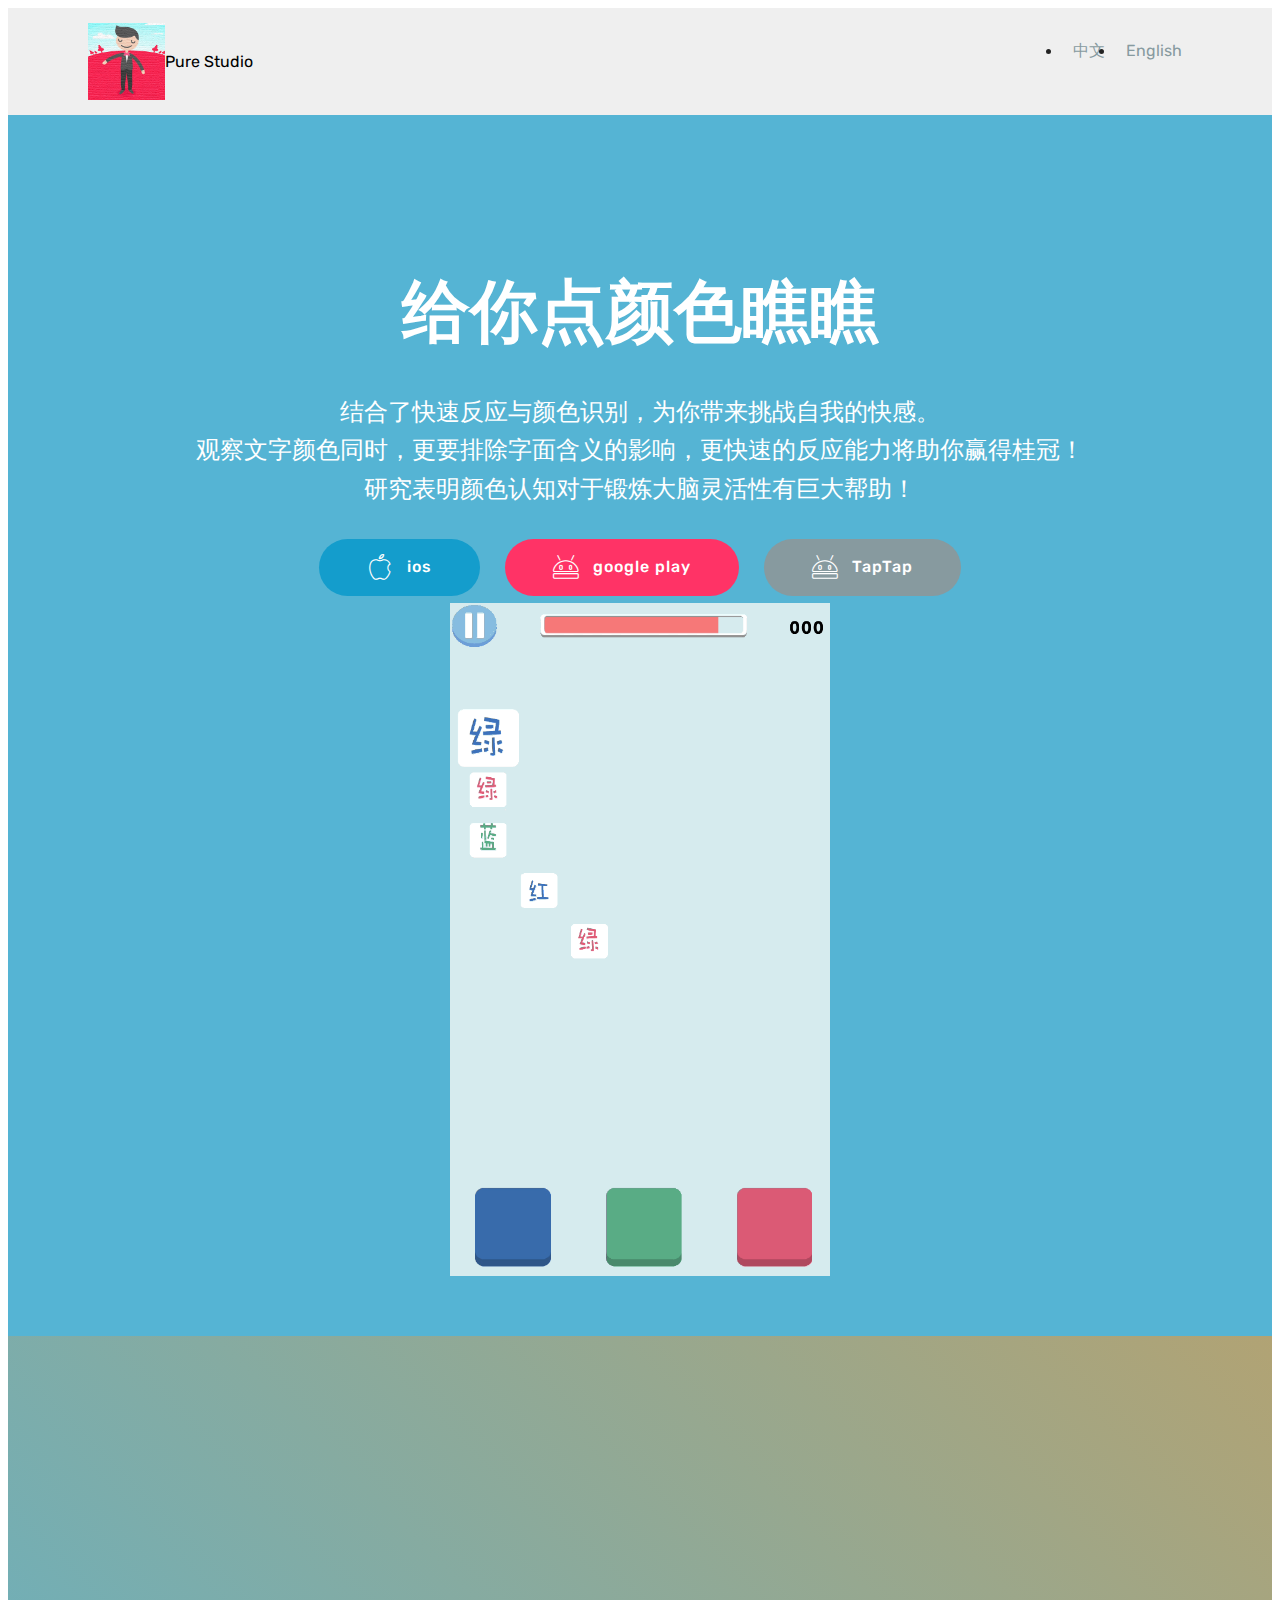
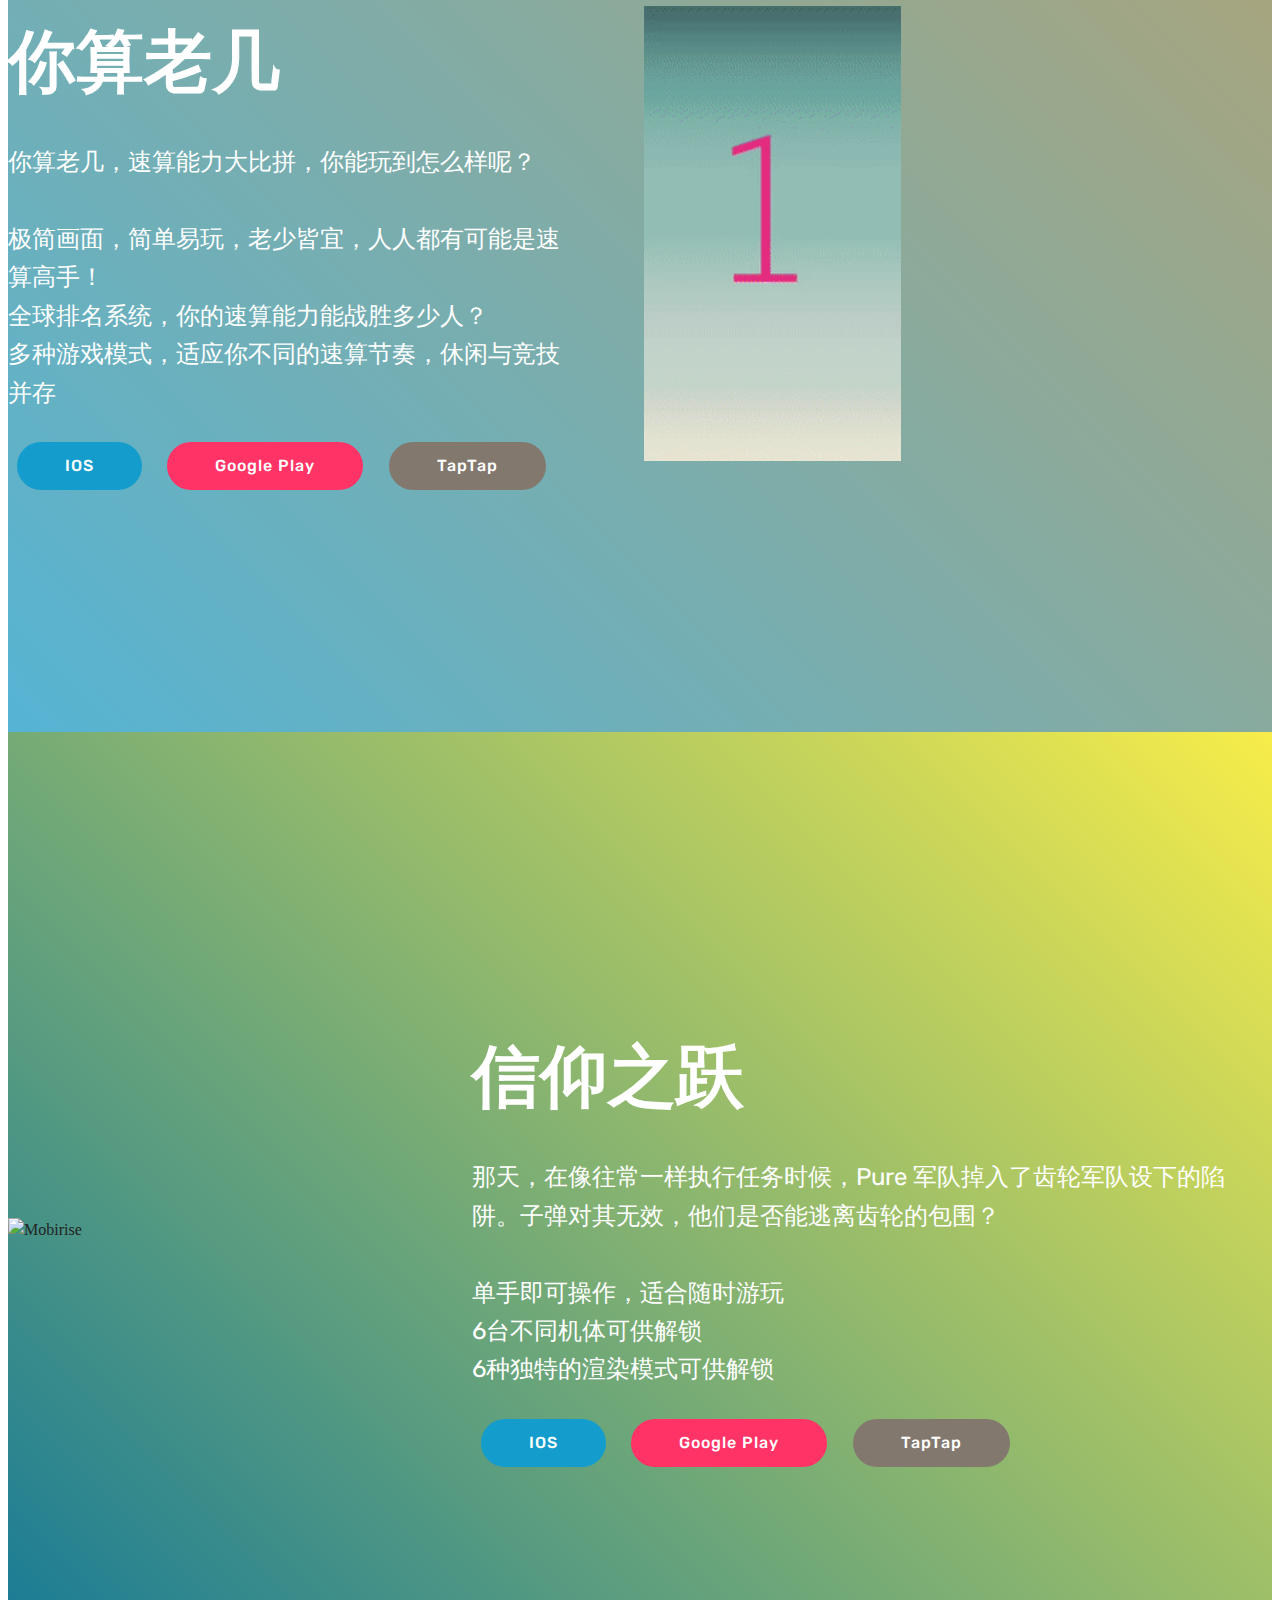
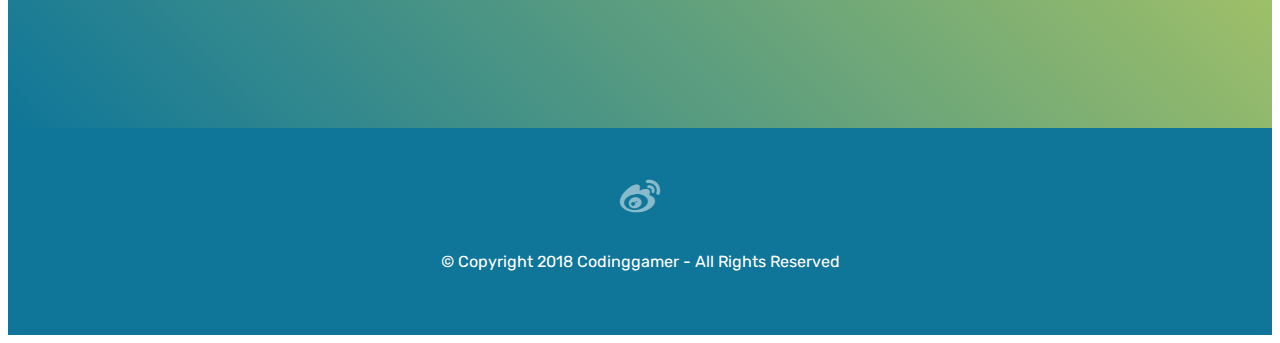
==== commit fa1bf859: "加入社交模型" ====
--- a/index.html
+++ b/index.html
@@ -15,6 +15,7 @@
   <link rel="stylesheet" href="assets/bootstrap/css/bootstrap-grid.min.css">
   <link rel="stylesheet" href="assets/bootstrap/css/bootstrap-reboot.min.css">
   <link rel="stylesheet" href="assets/dropdown/css/style.css">
+  <link rel="stylesheet" href="assets/socicon/css/styles.css">
   <link rel="stylesheet" href="assets/theme/css/style.css">
   <link rel="stylesheet" href="assets/mobirise/css/mbr-additional.css" type="text/css">
   
@@ -52,7 +53,7 @@
     </nav>
 </section>
 
-<section class="engine"><a href="https://mobirise.info/y">html website templates</a></section><section class="header4 cid-rc06gWNOJp" id="header4-1r">
+<section class="engine"><a href="https://mobirise.info/g">build your own website for free</a></section><section class="header4 cid-rc06gWNOJp" id="header4-1r">
 
     
 
@@ -131,7 +132,7 @@
 
 </section>
 
-<section once="" class="cid-qLBI8dm0H3" id="footer6-1b">
+<section once="" class="cid-rc0eFXOfGb" id="footer7-1t">
 
     
 
@@ -139,9 +140,24 @@
 
     <div class="container">
         <div class="media-container-row align-center mbr-white">
-            <div class="col-12">
-                <p class="mbr-text mb-0 mbr-fonts-style display-7">
-                    © Copyright 2018 Pure Studio - All Rights Reserved
+            
+            <div class="row social-row">
+                <div class="social-list align-right pb-2">
+                    
+                    
+                    
+                    
+                    
+                    
+                <div class="soc-item">
+                        <a href="https://weibo.com/u/2194520330" target="_blank">
+                            <span class="mbr-iconfont mbr-iconfont-social socicon-weibo socicon" style="color: rgb(255, 255, 255); fill: rgb(255, 255, 255); font-size: 40px;"></span>
+                        </a>
+                    </div></div>
+            </div>
+            <div class="row row-copirayt">
+                <p class="mbr-text mb-0 mbr-fonts-style mbr-white align-center display-7">
+                    © Copyright 2018 Codinggamer - All Rights Reserved
                 </p>
             </div>
         </div>
--- a/assets/socicon/css/styles.css
+++ b/assets/socicon/css/styles.css
@@ -0,0 +1,544 @@
+@charset "UTF-8";
+
+@font-face {
+  font-family: "socicon";
+  src:url("../fonts/socicon.eot");
+  src:url("../fonts/socicon.eot?#iefix") format("embedded-opentype"),
+    url("../fonts/socicon.woff") format("woff"),
+    url("../fonts/socicon.ttf") format("truetype"),
+    url("../fonts/socicon.svg#socicon") format("svg");
+  font-weight: normal;
+  font-style: normal;
+
+}
+
+[data-icon]:before {
+  font-family: "socicon" !important;
+  content: attr(data-icon);
+  font-style: normal !important;
+  font-weight: normal !important;
+  font-variant: normal !important;
+  text-transform: none !important;
+  speak: none;
+  line-height: 1;
+  -webkit-font-smoothing: antialiased;
+  -moz-osx-font-smoothing: grayscale;
+}
+
+[class^="socicon-"]:before,
+[class*=" socicon-"]:before {
+  font-family: "socicon" !important;
+  font-style: normal !important;
+  font-weight: normal !important;
+  font-variant: normal !important;
+  text-transform: none !important;
+  speak: none;
+  line-height: 1;
+  -webkit-font-smoothing: antialiased;
+  -moz-osx-font-smoothing: grayscale;
+}
+
+.socicon-modelmayhem:before {
+  content: "\e000";
+}
+.socicon-mixcloud:before {
+  content: "\e001";
+}
+.socicon-drupal:before {
+  content: "\e002";
+}
+.socicon-swarm:before {
+  content: "\e003";
+}
+.socicon-istock:before {
+  content: "\e004";
+}
+.socicon-yammer:before {
+  content: "\e005";
+}
+.socicon-ello:before {
+  content: "\e006";
+}
+.socicon-stackoverflow:before {
+  content: "\e007";
+}
+.socicon-persona:before {
+  content: "\e008";
+}
+.socicon-triplej:before {
+  content: "\e009";
+}
+.socicon-houzz:before {
+  content: "\e00a";
+}
+.socicon-rss:before {
+  content: "\e00b";
+}
+.socicon-paypal:before {
+  content: "\e00c";
+}
+.socicon-odnoklassniki:before {
+  content: "\e00d";
+}
+.socicon-airbnb:before {
+  content: "\e00e";
+}
+.socicon-periscope:before {
+  content: "\e00f";
+}
+.socicon-outlook:before {
+  content: "\e010";
+}
+.socicon-coderwall:before {
+  content: "\e011";
+}
+.socicon-tripadvisor:before {
+  content: "\e012";
+}
+.socicon-appnet:before {
+  content: "\e013";
+}
+.socicon-goodreads:before {
+  content: "\e014";
+}
+.socicon-tripit:before {
+  content: "\e015";
+}
+.socicon-lanyrd:before {
+  content: "\e016";
+}
+.socicon-slideshare:before {
+  content: "\e017";
+}
+.socicon-buffer:before {
+  content: "\e018";
+}
+.socicon-disqus:before {
+  content: "\e019";
+}
+.socicon-vkontakte:before {
+  content: "\e01a";
+}
+.socicon-whatsapp:before {
+  content: "\e01b";
+}
+.socicon-patreon:before {
+  content: "\e01c";
+}
+.socicon-storehouse:before {
+  content: "\e01d";
+}
+.socicon-pocket:before {
+  content: "\e01e";
+}
+.socicon-mail:before {
+  content: "\e01f";
+}
+.socicon-blogger:before {
+  content: "\e020";
+}
+.socicon-technorati:before {
+  content: "\e021";
+}
+.socicon-reddit:before {
+  content: "\e022";
+}
+.socicon-dribbble:before {
+  content: "\e023";
+}
+.socicon-stumbleupon:before {
+  content: "\e024";
+}
+.socicon-digg:before {
+  content: "\e025";
+}
+.socicon-envato:before {
+  content: "\e026";
+}
+.socicon-behance:before {
+  content: "\e027";
+}
+.socicon-delicious:before {
+  content: "\e028";
+}
+.socicon-deviantart:before {
+  content: "\e029";
+}
+.socicon-forrst:before {
+  content: "\e02a";
+}
+.socicon-play:before {
+  content: "\e02b";
+}
+.socicon-zerply:before {
+  content: "\e02c";
+}
+.socicon-wikipedia:before {
+  content: "\e02d";
+}
+.socicon-apple:before {
+  content: "\e02e";
+}
+.socicon-flattr:before {
+  content: "\e02f";
+}
+.socicon-github:before {
+  content: "\e030";
+}
+.socicon-renren:before {
+  content: "\e031";
+}
+.socicon-friendfeed:before {
+  content: "\e032";
+}
+.socicon-newsvine:before {
+  content: "\e033";
+}
+.socicon-identica:before {
+  content: "\e034";
+}
+.socicon-bebo:before {
+  content: "\e035";
+}
+.socicon-zynga:before {
+  content: "\e036";
+}
+.socicon-steam:before {
+  content: "\e037";
+}
+.socicon-xbox:before {
+  content: "\e038";
+}
+.socicon-windows:before {
+  content: "\e039";
+}
+.socicon-qq:before {
+  content: "\e03a";
+}
+.socicon-douban:before {
+  content: "\e03b";
+}
+.socicon-meetup:before {
+  content: "\e03c";
+}
+.socicon-playstation:before {
+  content: "\e03d";
+}
+.socicon-android:before {
+  content: "\e03e";
+}
+.socicon-snapchat:before {
+  content: "\e03f";
+}
+.socicon-twitter:before {
+  content: "\e040";
+}
+.socicon-facebook:before {
+  content: "\e041";
+}
+.socicon-googleplus:before {
+  content: "\e042";
+}
+.socicon-pinterest:before {
+  content: "\e043";
+}
+.socicon-foursquare:before {
+  content: "\e044";
+}
+.socicon-yahoo:before {
+  content: "\e045";
+}
+.socicon-skype:before {
+  content: "\e046";
+}
+.socicon-yelp:before {
+  content: "\e047";
+}
+.socicon-feedburner:before {
+  content: "\e048";
+}
+.socicon-linkedin:before {
+  content: "\e049";
+}
+.socicon-viadeo:before {
+  content: "\e04a";
+}
+.socicon-xing:before {
+  content: "\e04b";
+}
+.socicon-myspace:before {
+  content: "\e04c";
+}
+.socicon-soundcloud:before {
+  content: "\e04d";
+}
+.socicon-spotify:before {
+  content: "\e04e";
+}
+.socicon-grooveshark:before {
+  content: "\e04f";
+}
+.socicon-lastfm:before {
+  content: "\e050";
+}
+.socicon-youtube:before {
+  content: "\e051";
+}
+.socicon-vimeo:before {
+  content: "\e052";
+}
+.socicon-dailymotion:before {
+  content: "\e053";
+}
+.socicon-vine:before {
+  content: "\e054";
+}
+.socicon-flickr:before {
+  content: "\e055";
+}
+.socicon-500px:before {
+  content: "\e056";
+}
+.socicon-wordpress:before {
+  content: "\e058";
+}
+.socicon-tumblr:before {
+  content: "\e059";
+}
+.socicon-twitch:before {
+  content: "\e05a";
+}
+.socicon-8tracks:before {
+  content: "\e05b";
+}
+.socicon-amazon:before {
+  content: "\e05c";
+}
+.socicon-icq:before {
+  content: "\e05d";
+}
+.socicon-smugmug:before {
+  content: "\e05e";
+}
+.socicon-ravelry:before {
+  content: "\e05f";
+}
+.socicon-weibo:before {
+  content: "\e060";
+}
+.socicon-baidu:before {
+  content: "\e061";
+}
+.socicon-angellist:before {
+  content: "\e062";
+}
+.socicon-ebay:before {
+  content: "\e063";
+}
+.socicon-imdb:before {
+  content: "\e064";
+}
+.socicon-stayfriends:before {
+  content: "\e065";
+}
+.socicon-residentadvisor:before {
+  content: "\e066";
+}
+.socicon-google:before {
+  content: "\e067";
+}
+.socicon-yandex:before {
+  content: "\e068";
+}
+.socicon-sharethis:before {
+  content: "\e069";
+}
+.socicon-bandcamp:before {
+  content: "\e06a";
+}
+.socicon-itunes:before {
+  content: "\e06b";
+}
+.socicon-deezer:before {
+  content: "\e06c";
+}
+.socicon-telegram:before {
+  content: "\e06e";
+}
+.socicon-openid:before {
+  content: "\e06f";
+}
+.socicon-amplement:before {
+  content: "\e070";
+}
+.socicon-viber:before {
+  content: "\e071";
+}
+.socicon-zomato:before {
+  content: "\e072";
+}
+.socicon-draugiem:before {
+  content: "\e074";
+}
+.socicon-endomodo:before {
+  content: "\e075";
+}
+.socicon-filmweb:before {
+  content: "\e076";
+}
+.socicon-stackexchange:before {
+  content: "\e077";
+}
+.socicon-wykop:before {
+  content: "\e078";
+}
+.socicon-teamspeak:before {
+  content: "\e079";
+}
+.socicon-teamviewer:before {
+  content: "\e07a";
+}
+.socicon-ventrilo:before {
+  content: "\e07b";
+}
+.socicon-younow:before {
+  content: "\e07c";
+}
+.socicon-raidcall:before {
+  content: "\e07d";
+}
+.socicon-mumble:before {
+  content: "\e07e";
+}
+.socicon-medium:before {
+  content: "\e06d";
+}
+.socicon-bebee:before {
+  content: "\e07f";
+}
+.socicon-hitbox:before {
+  content: "\e080";
+}
+.socicon-reverbnation:before {
+  content: "\e081";
+}
+.socicon-formulr:before {
+  content: "\e082";
+}
+.socicon-instagram:before {
+  content: "\e057";
+}
+.socicon-battlenet:before {
+  content: "\e083";
+}
+.socicon-chrome:before {
+  content: "\e084";
+}
+.socicon-discord:before {
+  content: "\e086";
+}
+.socicon-issuu:before {
+  content: "\e087";
+}
+.socicon-macos:before {
+  content: "\e088";
+}
+.socicon-firefox:before {
+  content: "\e089";
+}
+.socicon-opera:before {
+  content: "\e08d";
+}
+.socicon-keybase:before {
+  content: "\e090";
+}
+.socicon-alliance:before {
+  content: "\e091";
+}
+.socicon-livejournal:before {
+  content: "\e092";
+}
+.socicon-googlephotos:before {
+  content: "\e093";
+}
+.socicon-horde:before {
+  content: "\e094";
+}
+.socicon-etsy:before {
+  content: "\e095";
+}
+.socicon-zapier:before {
+  content: "\e096";
+}
+.socicon-google-scholar:before {
+  content: "\e097";
+}
+.socicon-researchgate:before {
+  content: "\e098";
+}
+.socicon-wechat:before {
+  content: "\e099";
+}
+.socicon-strava:before {
+  content: "\e09a";
+}
+.socicon-line:before {
+  content: "\e09b";
+}
+.socicon-lyft:before {
+  content: "\e09c";
+}
+.socicon-uber:before {
+  content: "\e09d";
+}
+.socicon-songkick:before {
+  content: "\e09e";
+}
+.socicon-viewbug:before {
+  content: "\e09f";
+}
+.socicon-googlegroups:before {
+  content: "\e0a0";
+}
+.socicon-quora:before {
+  content: "\e073";
+}
+.socicon-diablo:before {
+  content: "\e085";
+}
+.socicon-blizzard:before {
+  content: "\e0a1";
+}
+.socicon-hearthstone:before {
+  content: "\e08b";
+}
+.socicon-heroes:before {
+  content: "\e08a";
+}
+.socicon-overwatch:before {
+  content: "\e08c";
+}
+.socicon-warcraft:before {
+  content: "\e08e";
+}
+.socicon-starcraft:before {
+  content: "\e08f";
+}
+.socicon-beam:before {
+  content: "\e0a2";
+}
+.socicon-curse:before {
+  content: "\e0a3";
+}
+.socicon-player:before {
+  content: "\e0a4";
+}
+.socicon-streamjar:before {
+  content: "\e0a5";
+}
+.socicon-nintendo:before {
+  content: "\e0a6";
+}
+.socicon-hellocoton:before {
+  content: "\e0a7";
+}
--- a/assets/mobirise/css/mbr-additional.css
+++ b/assets/mobirise/css/mbr-additional.css
@@ -1444,6 +1444,84 @@
     text-align: center;
   }
 }
+.cid-rc0eFXOfGb {
+  padding-top: 45px;
+  padding-bottom: 45px;
+  background-color: #0f7699;
+}
+.cid-rc0eFXOfGb .row-links {
+  width: 100%;
+  justify-content: center;
+  -webkit-justify-content: center;
+}
+.cid-rc0eFXOfGb .social-row {
+  width: 100%;
+  justify-content: center;
+  -webkit-justify-content: center;
+}
+.cid-rc0eFXOfGb .media-container-row {
+  flex-direction: column;
+  justify-content: center;
+  align-items: center;
+  -webkit-flex-direction: column;
+  -webkit-justify-content: center;
+  -webkit-align-items: center;
+}
+.cid-rc0eFXOfGb .media-container-row .foot-menu {
+  list-style: none;
+  display: -webkit-flex;
+  justify-content: center;
+  flex-wrap: wrap;
+  padding: 0;
+  margin-bottom: 0;
+  -webkit-justify-content: center;
+  -webkit-flex-wrap: wrap;
+}
+.cid-rc0eFXOfGb .media-container-row .foot-menu li {
+  padding: 0 1rem 1rem 1rem;
+}
+.cid-rc0eFXOfGb .media-container-row .foot-menu li p {
+  margin: 0;
+}
+.cid-rc0eFXOfGb .media-container-row .social-list {
+  padding-left: 0;
+  margin-bottom: 0;
+  list-style: none;
+  display: -webkit-flex;
+  flex-wrap: wrap;
+  justify-content: flex-end;
+  -webkit-justify-content: flex-end;
+  -webkit-flex-wrap: wrap;
+}
+.cid-rc0eFXOfGb .media-container-row .social-list .mbr-iconfont-social {
+  font-size: 1.5rem;
+  color: #ffffff;
+}
+.cid-rc0eFXOfGb .media-container-row .social-list .soc-item {
+  margin: 0 .5rem;
+}
+.cid-rc0eFXOfGb .media-container-row .social-list a {
+  margin: 0;
+  opacity: .5;
+  -webkit-transition: .2s linear;
+  transition: .2s linear;
+}
+.cid-rc0eFXOfGb .media-container-row .social-list a:hover {
+  opacity: 1;
+}
+@media (max-width: 767px) {
+  .cid-rc0eFXOfGb .media-container-row .social-list {
+    justify-content: center;
+    -webkit-justify-content: center;
+  }
+}
+.cid-rc0eFXOfGb .media-container-row .row-copirayt {
+  word-break: break-word;
+  width: 100%;
+}
+.cid-rc0eFXOfGb .media-container-row .row-copirayt p {
+  width: 100%;
+}
 .cid-qLBI89idrp .navbar {
   background: #efefef;
   transition: none;
@@ -1833,14 +1911,6 @@
 .cid-qLBI89idrp .dropdown-item:hover {
   color: #232323 !important;
 }
-.cid-qLBI8dm0H3 {
-  padding-top: 30px;
-  padding-bottom: 30px;
-  background-color: #efefef;
-}
-.cid-qLBI8dm0H3 .media-container-row .mbr-text {
-  color: #232323;
-}
 .cid-qLAH4rc1yt .navbar {
   background: #efefef;
   transition: none;
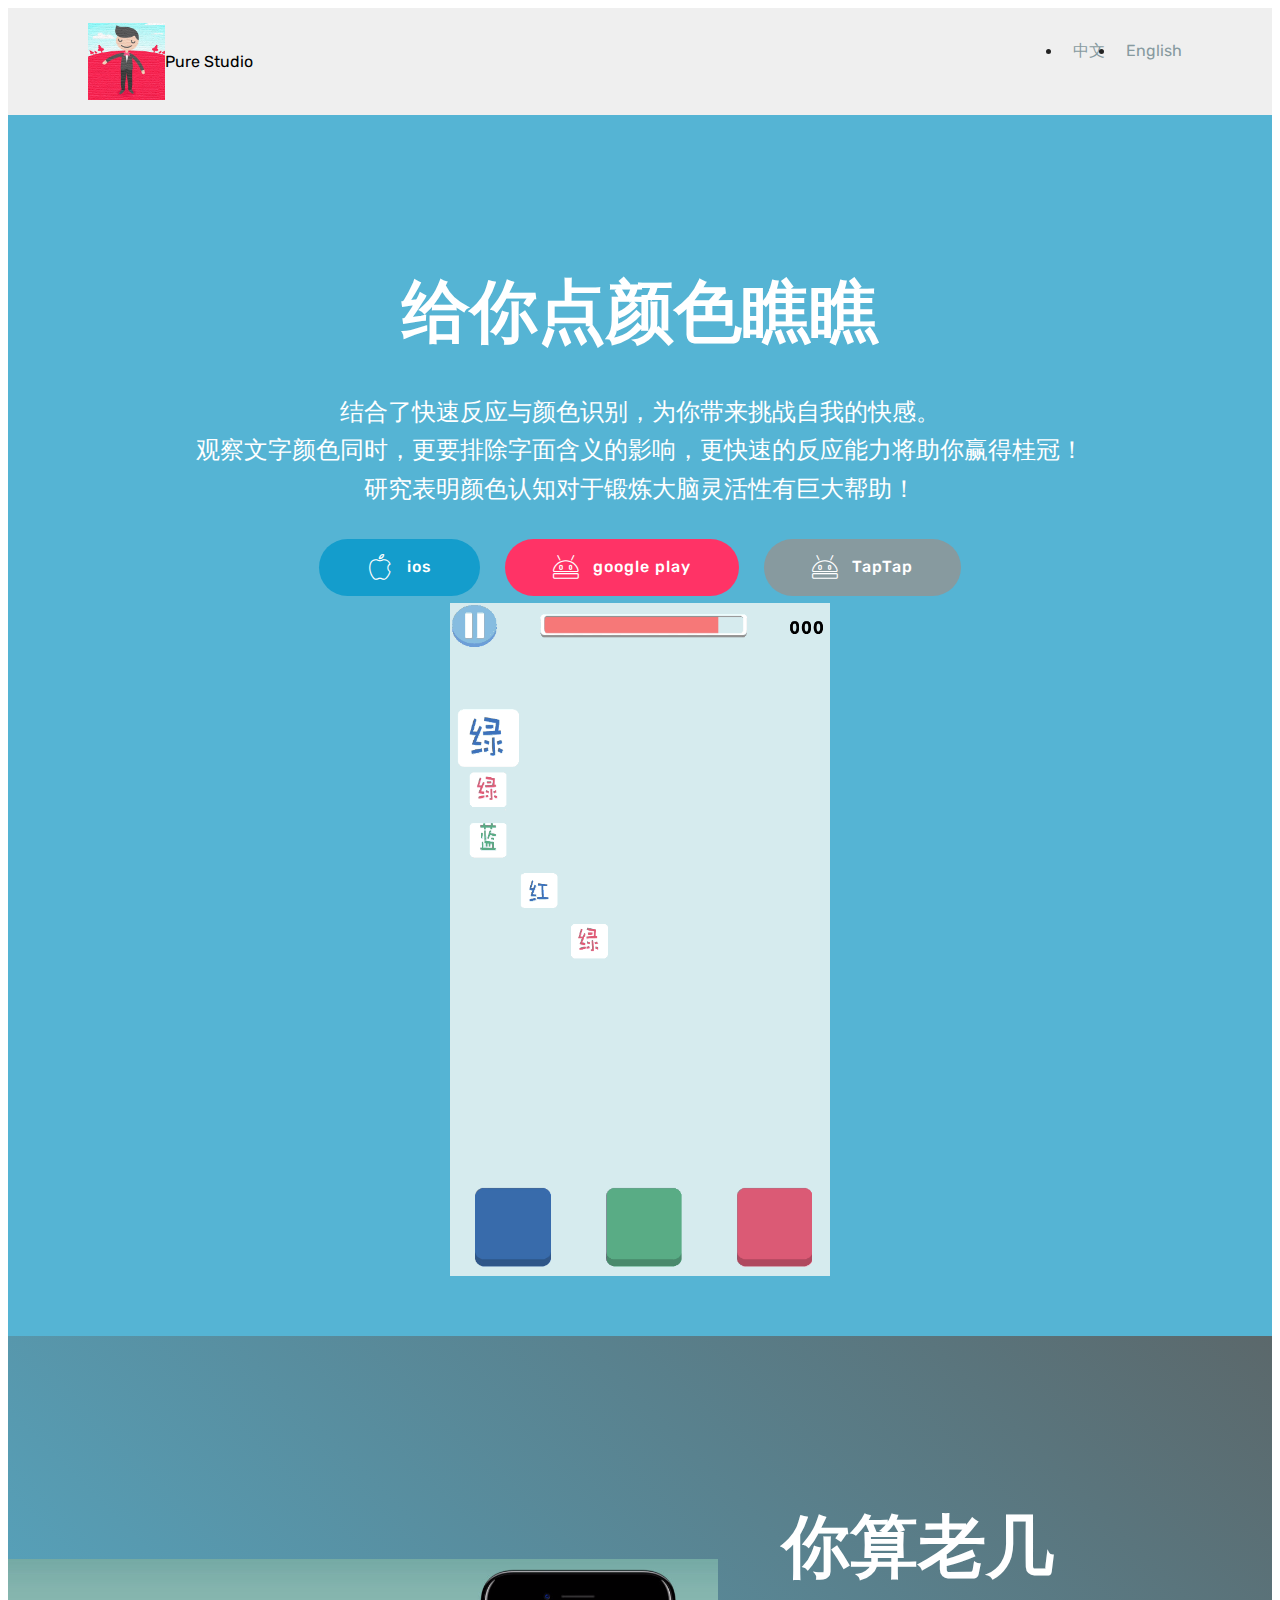
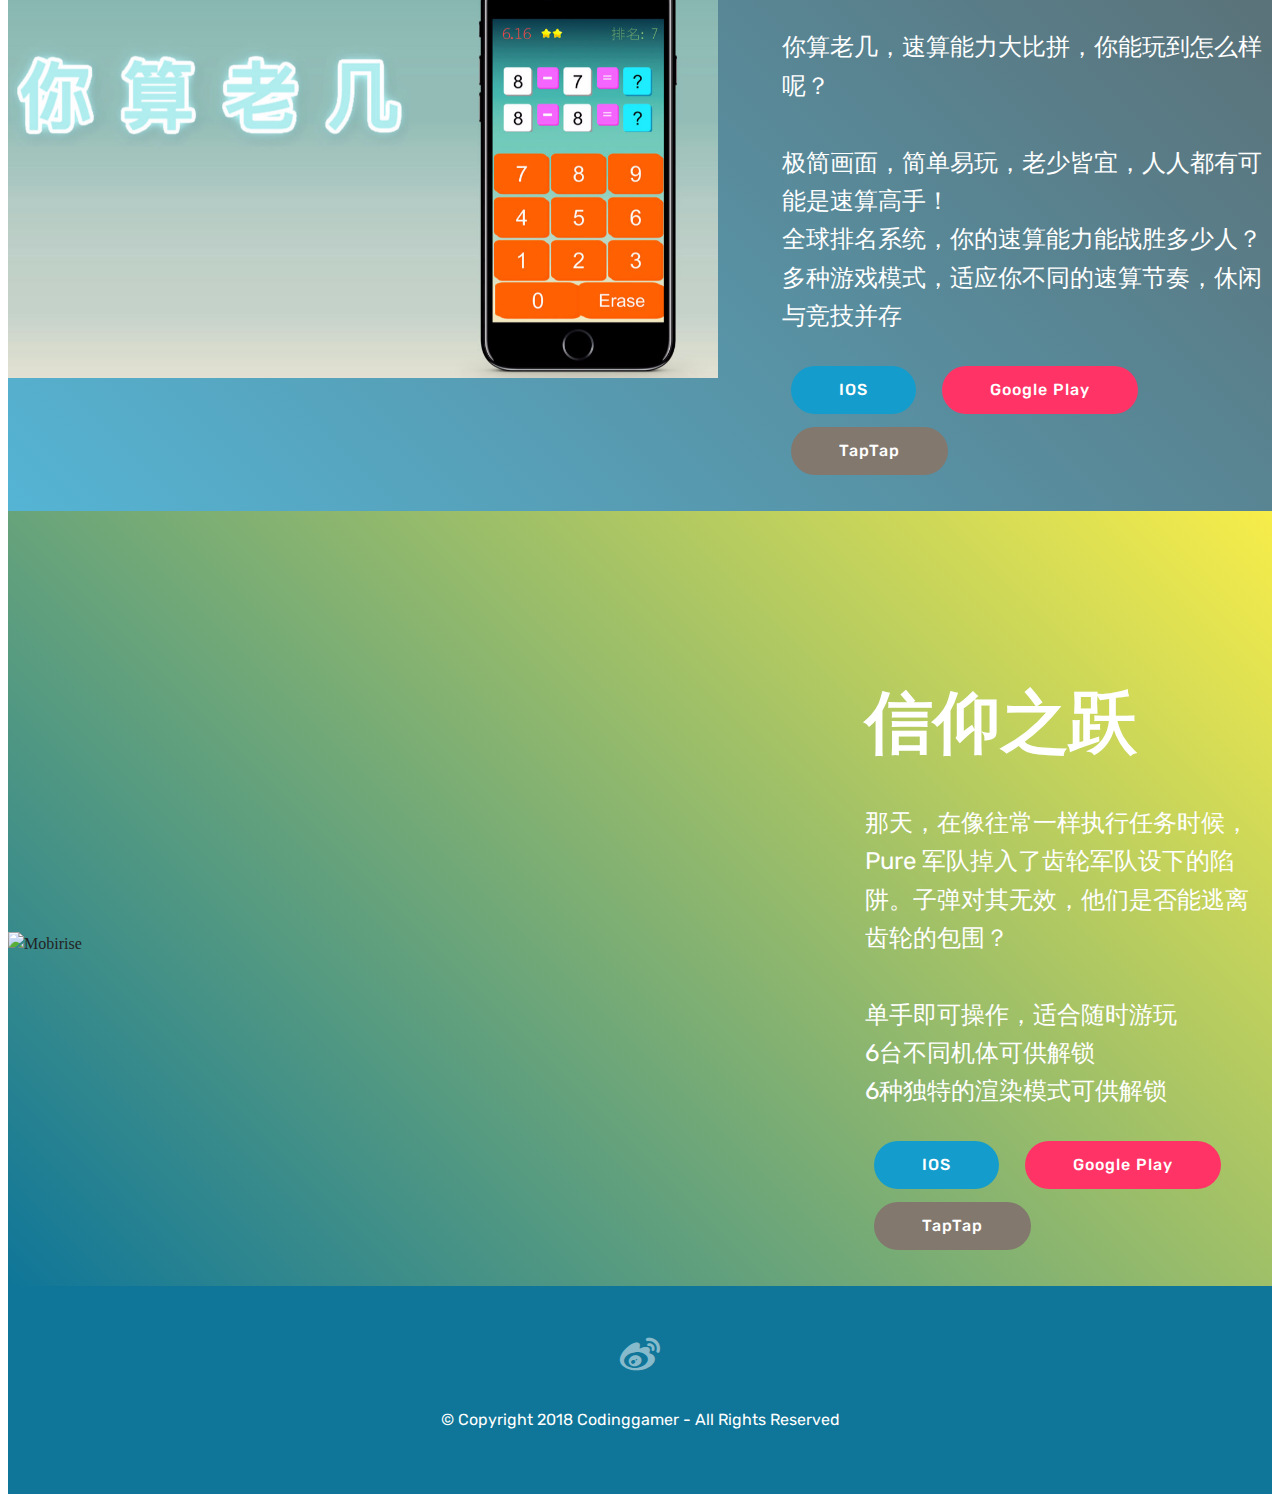
==== commit 367db0b7: "update" ====
--- a/index.html
+++ b/index.html
@@ -53,7 +53,7 @@
     </nav>
 </section>
 
-<section class="engine"><a href="https://mobirise.info/g">build your own website for free</a></section><section class="header4 cid-rc06gWNOJp" id="header4-1r">
+<section class="engine"><a href="https://mobirise.info/a">online web builder</a></section><section class="header4 cid-rc06gWNOJp" id="header4-1r">
 
     
 
@@ -78,7 +78,7 @@
     </div>
 </section>
 
-<section class="header3 cid-qPngbyxLm2 mbr-fullscreen" id="header3-1g">
+<section class="header3 cid-qPngbyxLm2" id="header3-1g">
 
     
 
@@ -86,8 +86,8 @@
 
     <div class="container">
         <div class="media-container-row">
-            <div class="mbr-figure" style="width: 45%;">
-                <img src="assets/images/calculate.gif" alt="Mobirise" title="">
+            <div class="mbr-figure" style="width: 145%;">
+                <img src="assets/images/vediobanner-1-1382x777.jpg" alt="Mobirise" title="">
             </div>
 
             <div class="media-content">
@@ -104,7 +104,7 @@
 
 </section>
 
-<section class="header3 cid-qOAt9FYzVA mbr-fullscreen" id="header3-1c">
+<section class="header3 cid-qOAt9FYzVA" id="header3-1c">
 
     
 
@@ -112,8 +112,8 @@
 
     <div class="container">
         <div class="media-container-row">
-            <div class="mbr-figure" style="width: 50%;">
-                <img src="assets/images/gameplay-1.gif" alt="Mobirise" title="">
+            <div class="mbr-figure" style="width: 195%;">
+                <img src="assets/images/banner-1-1024x500.jpg" alt="Mobirise" title="">
             </div>
 
             <div class="media-content">
--- a/assets/mobirise/css/mbr-additional.css
+++ b/assets/mobirise/css/mbr-additional.css
@@ -1402,17 +1402,14 @@
   color: #ffffff;
 }
 .cid-qPngbyxLm2 {
+  padding-top: 120px;
+  padding-bottom: 30px;
   background-color: #55b4d4;
-  background: linear-gradient(45deg, #55b4d4, #b1a374);
-}
-.cid-qPngbyxLm2 .media-container-row {
-  flex-direction: row-reverse;
+  background: linear-gradient(45deg, #55b4d4, #5b686b);
 }
 @media (min-width: 992px) {
   .cid-qPngbyxLm2 .mbr-figure {
     padding-right: 4rem;
-    padding-right: 0;
-    padding-left: 4rem;
   }
 }
 @media (max-width: 991px) {
@@ -1426,6 +1423,8 @@
   }
 }
 .cid-qOAt9FYzVA {
+  padding-top: 120px;
+  padding-bottom: 30px;
   background-color: #0f7699;
   background: linear-gradient(45deg, #0f7699, #f7ed4a);
 }
@@ -2330,6 +2329,8 @@
   }
 }
 .cid-qPniexqY64 {
+  padding-top: 120px;
+  padding-bottom: 30px;
   background-color: #879a9f;
   background: linear-gradient(45deg, #879a9f, #b1a374);
 }
@@ -2349,6 +2350,8 @@
   }
 }
 .cid-qPnie44abl {
+  padding-top: 120px;
+  padding-bottom: 30px;
   background-color: #879a9f;
   background: linear-gradient(45deg, #879a9f, #b1a374);
 }
@@ -2373,6 +2376,8 @@
   }
 }
 .cid-qPniehJlk8 {
+  padding-top: 120px;
+  padding-bottom: 30px;
   background-color: #879a9f;
   background: linear-gradient(45deg, #879a9f, #b1a374);
 }
@@ -2392,7 +2397,7 @@
   }
 }
 .cid-rbXf07dal1 {
-  padding-top: 60px;
-  padding-bottom: 60px;
-  background-color: #ffffff;
-}
+  padding-top: 30px;
+  padding-bottom: 30px;
+  background-color: #efefef;
+}
